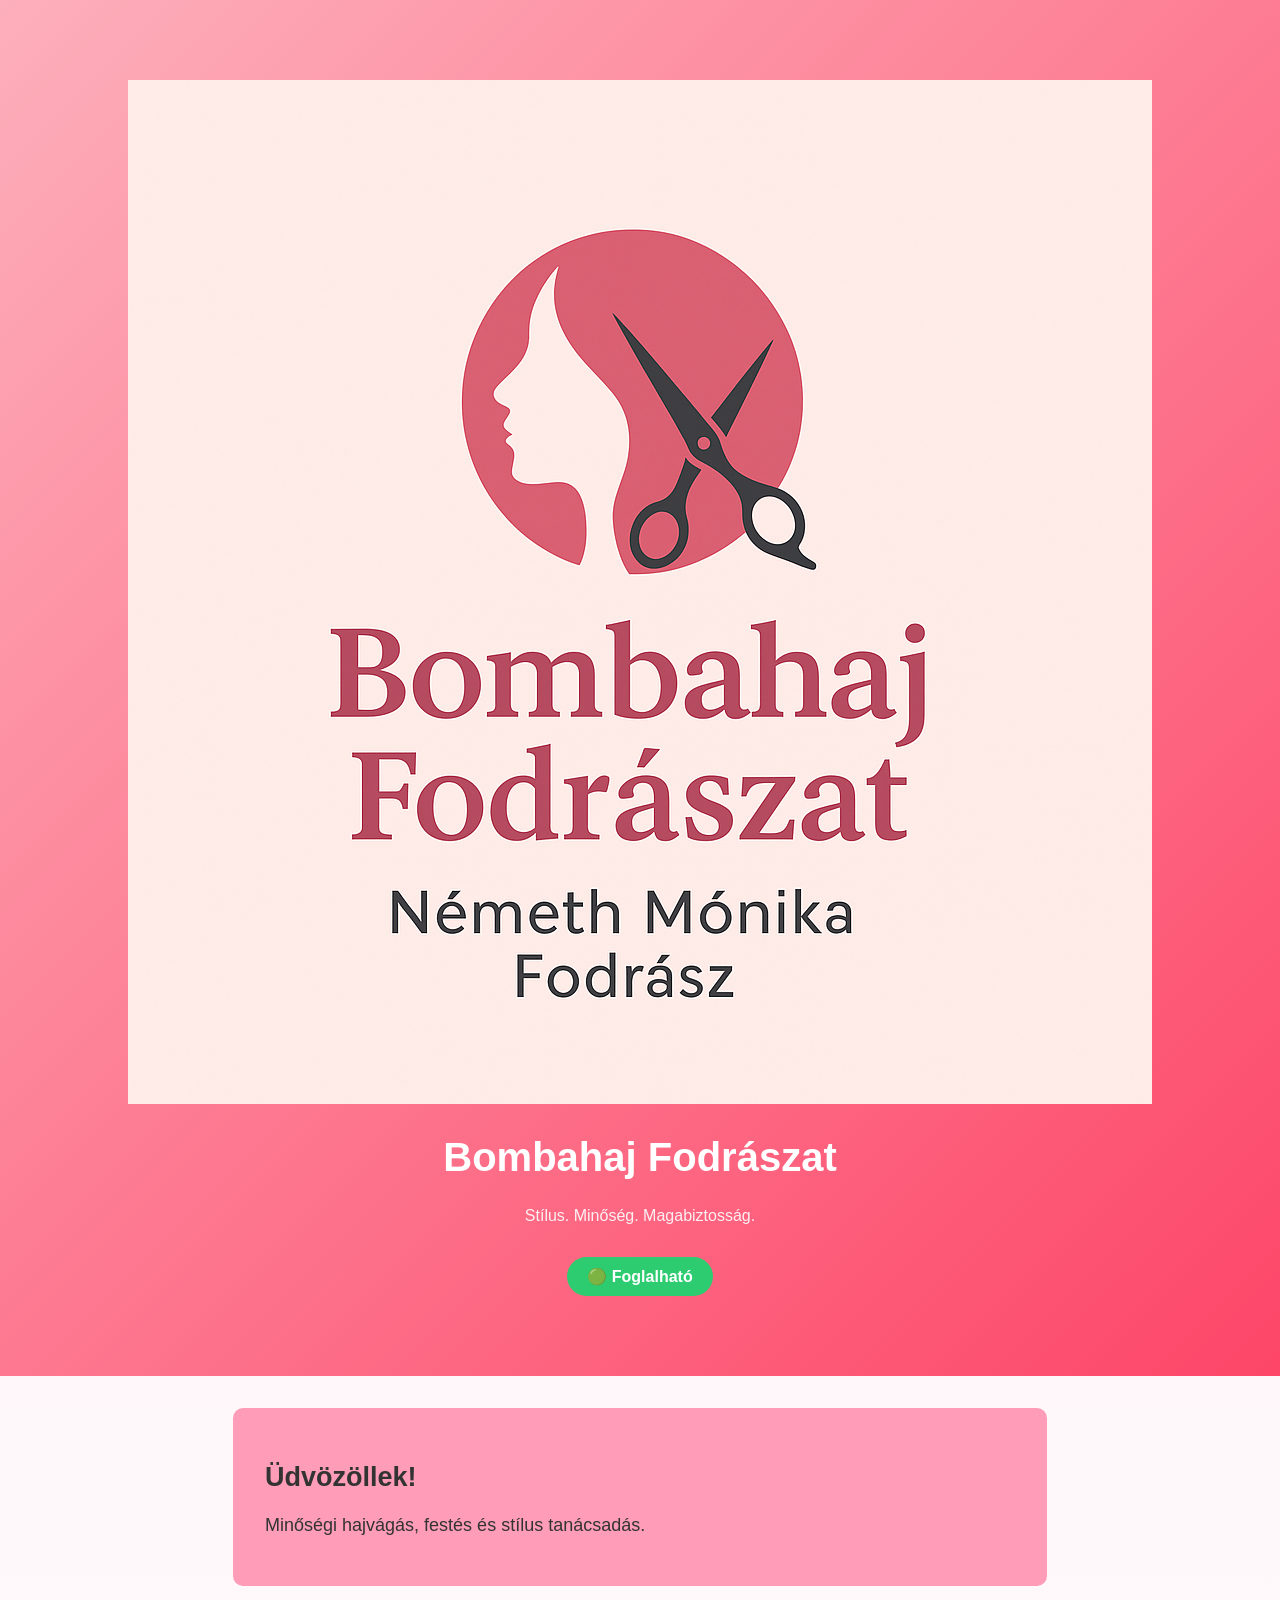
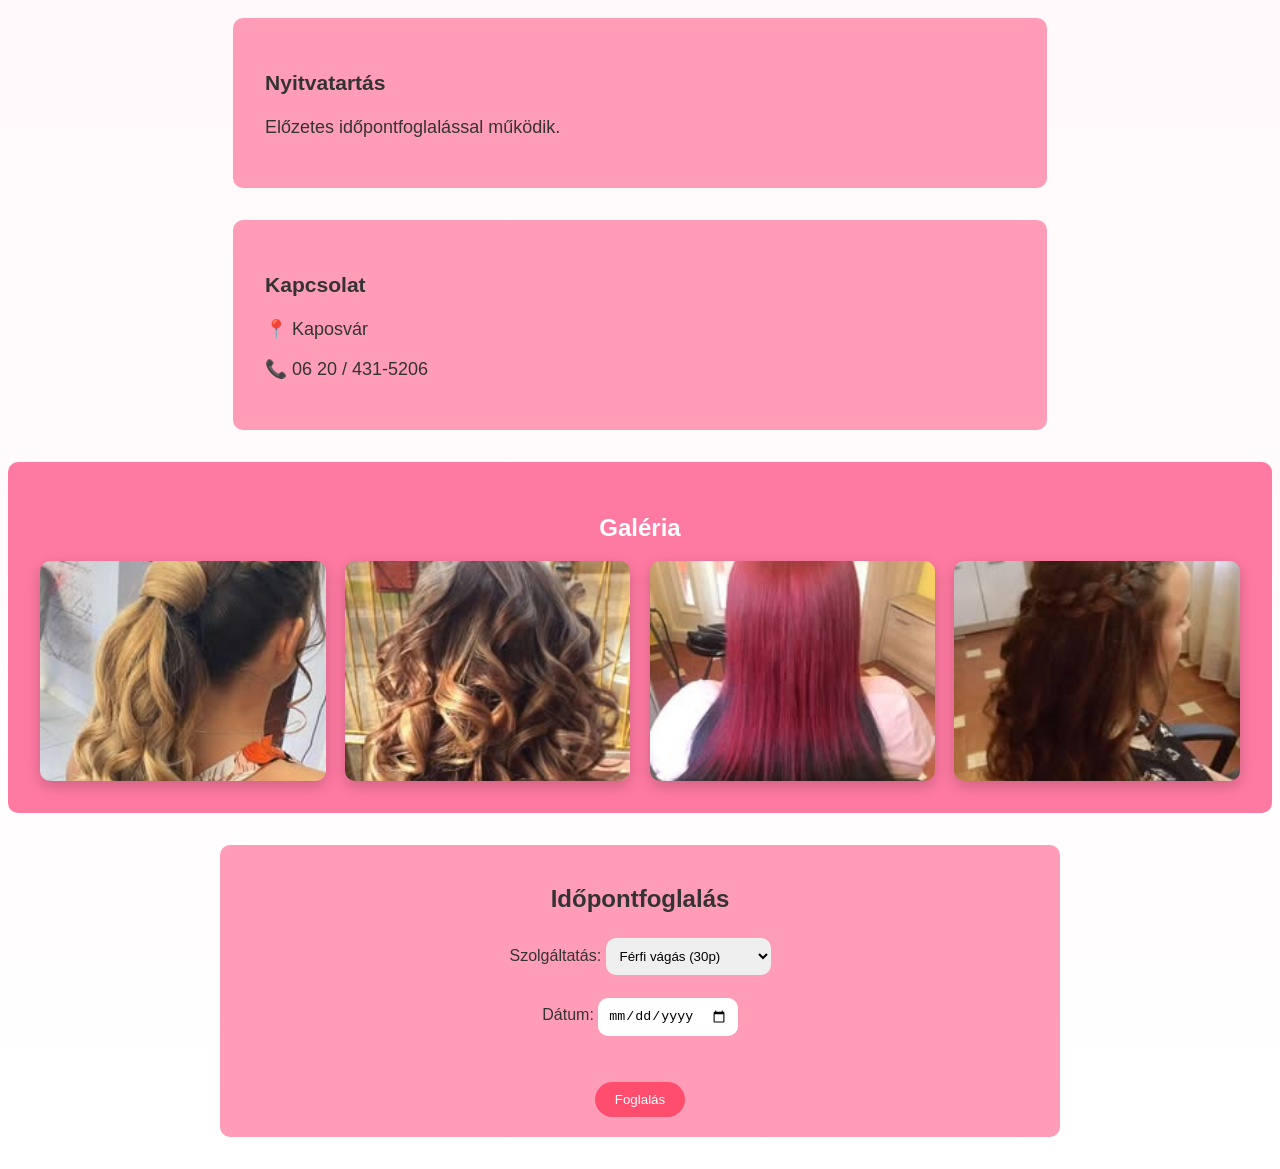
==== index.html @ f0966efb "Update index.html" ====
<!DOCTYPE html>
<html lang="hu">
<head>
  <meta charset="UTF-8">
  <meta name="viewport" content="width=device-width, initial-scale=1">
  <title>Bombahaj Fodrászat</title>
  <link rel="stylesheet" href="style.css">
</head>

<body>

<header class="hero">
  <img src="Fodrász.png" class="logo" alt="logo">
  <h1>Bombahaj Fodrászat</h1>
  <p>Stílus. Minőség. Magabiztosság.</p>
  <div class="status green">🟢 Foglalható</div>
</header>

<section class="contact">
  <h2>Üdvözöllek!</h2>
  <p>Minőségi hajvágás, festés és stílus tanácsadás.</p>
</section>

<section class="hours">
  <h3>Nyitvatartás</h3>
  <p>Előzetes időpontfoglalással működik.</p>
</section>

<section class="contact">
  <h3>Kapcsolat</h3>
  <p>📍 Kaposvár</p>
  <p>📞 06 20 / 431-5206</p>
</section>

<section class="gallery">
  <h2>Galéria</h2>
  <div class="gallery-grid">
    <img src="1.jpg">
    <img src="2.jpg">
    <img src="3.jpg">
    <img src="4.jpg">
  </div>
</section>

<!-- ================= FOGLALÁS ================= -->
<section class="pop">
  <h2>Időpontfoglalás</h2>

  <label>Szolgáltatás:</label>
  <select id="service">
    <option value="30">Férfi vágás (30p)</option>
    <option value="60">Női vágás (60p)</option>
    <option value="90">Mosás + vágás (90p)</option>
    <option value="120">Melír (120p)</option>
    <option value="180">Festés (180p)</option>
  </select>

  <br><br>

  <label>Dátum:</label>
  <input type="date" id="date">

  <br><br>

  <div id="times"></div>

  <br>
  <button onclick="book()">Foglalás</button>
</section>

<!-- ================= STABIL JS ================= -->
<script>
document.addEventListener("DOMContentLoaded", () => {

  const dateInput = document.getElementById("date");
  const serviceSelect = document.getElementById("service");
  const timesDiv = document.getElementById("times");

  if (!dateInput || !serviceSelect || !timesDiv) return;

  const baseStart = 10;
  const baseEnd = 20;

  let selected = null;

  function generate() {

    const date = dateInput.value;
    if (!date) return;

    timesDiv.innerHTML = "";

    const duration = parseInt(serviceSelect.value);

    for (let h = baseStart; h < baseEnd; h++) {
      for (let m = 0; m < 60; m += 15) {

        let start = h * 60 + m;
        let end = start + duration;

        if (end > baseEnd * 60) continue;

        let label = `${String(h).padStart(2,'0')}:${String(m).padStart(2,'0')}`;

        let btn = document.createElement("button");
        btn.textContent = label;

        btn.onclick = () => {
          selected = { date, start, end, label };
          alert("Kiválasztva: " + label);
        };

        timesDiv.appendChild(btn);
      }
    }
  }

  dateInput.addEventListener("change", generate);
  serviceSelect.addEventListener("change", generate);

  window.getSelected = () => selected;

  window.book = function () {

    const sel = window.getSelected();

    if (!sel) {
      alert("Válassz időpontot!");
      return;
    }

    alert("Foglalás mentve (teszt verzió)");

    selected = null;
    timesDiv.innerHTML = "";
  };

});
</script>

</body>
</html>
---- style.css ----
/* =========================
   ALAP
========================= */
body {
  font-family: Arial, sans-serif;
  margin: 0;
  padding: 0;
  background: linear-gradient(to bottom, #fff0f5, #ffffff);
  color: #333;
}

/* =========================
   HERO
========================= */
.hero {
  background: linear-gradient(135deg, #fdafbb, #fd4668);
  color: #fff;
  text-align: center;
  padding: 5rem 1rem;
}

.hero h1 {
  font-size: 2.5rem;
}

.hero p {
  opacity: 0.9;
}

/* =========================
   STATUS
========================= */
.status {
  display: inline-block;
  padding: 10px 20px;
  border-radius: 30px;
  font-weight: bold;
  margin-top: 1rem;
}

.status.green {
  background: #2ecc71;
  color: #fff;
}

.status.red {
  background: #ff4d5e;
  color: #fff;
}

/* =========================
   SZEKCIÓK
========================= */
section {
  padding: 1rem;
}

.contact,
.hours {
  background: #ff9db8;
  padding: 2rem;
  border-radius: 10px;
  max-width: 750px;
  margin: 2rem auto;
  font-size: 18px;
}

/* =========================
   GALÉRIA
========================= */
.gallery {
  text-align: center;
  margin: 2rem auto;
  padding: 2rem;
  background: #ff7aa2;
  border-radius: 10px;
  max-width: 1200px;
  color: white;
}

.gallery-grid {
  display: grid;
  grid-template-columns: repeat(auto-fit, minmax(220px, 1fr));
  gap: 1.2rem;
}

.gallery-grid img {
  width: 100%;
  height: 220px;
  border-radius: 10px;
  box-shadow: 0 5px 15px rgba(0,0,0,0.2);
  cursor: pointer;
  transition: transform 0.3s ease;
  object-fit: cover;
}

.gallery-grid img:hover {
  transform: scale(1.05);
}

/* =========================
   FOGLALÁS BLOKK
========================= */
.pop {
  background: #ff9db8;
  max-width: 800px;
  margin: 2rem auto;
  padding: 20px;
  border-radius: 10px;
  text-align: center;
}

/* =========================
   IDŐPONTOK (PRO)
========================= */
#times {
  display: flex;
  flex-wrap: wrap;
  gap: 10px;
  justify-content: center;
  margin-top: 10px;
}

/* normál */
#times button {
  min-width: 85px;
  padding: 10px;
  border-radius: 10px;
  border: none;
  background: #ff4d6d;
  color: white;
  cursor: pointer;
  transition: 0.2s;
}

/* hover */
#times button:hover {
  background: #e63958;
}

/* kiválasztott */
#times button.active {
  background: #6a1b9a;
}

/* foglalt */
#times button:disabled {
  background: #999;
  cursor: not-allowed;
  opacity: 0.5;
}

/* =========================
   INPUTOK
========================= */
select,
input {
  padding: 10px;
  border-radius: 10px;
  border: none;
  margin-top: 5px;
}

/* =========================
   GOMBOK
========================= */
button {
  background: #ff4d6d;
  color: white;
  border: none;
  padding: 10px 20px;
  border-radius: 30px;
  cursor: pointer;
}

button:hover {
  background: #e63958;
}

/* =========================
   FOOTER
========================= */
footer {
  background: #ff7b93;
  color: white;
  text-align: center;
  padding: 2rem;
  margin-top: 2rem;
}

/* =========================
   MOBIL
========================= */
@media (max-width: 600px) {

  .gallery-grid {
    grid-template-columns: repeat(2, 1fr);
  }

  .hero h1 {
    font-size: 2rem;
  }

  #times button {
    min-width: 70px;
    font-size: 14px;
  }
}
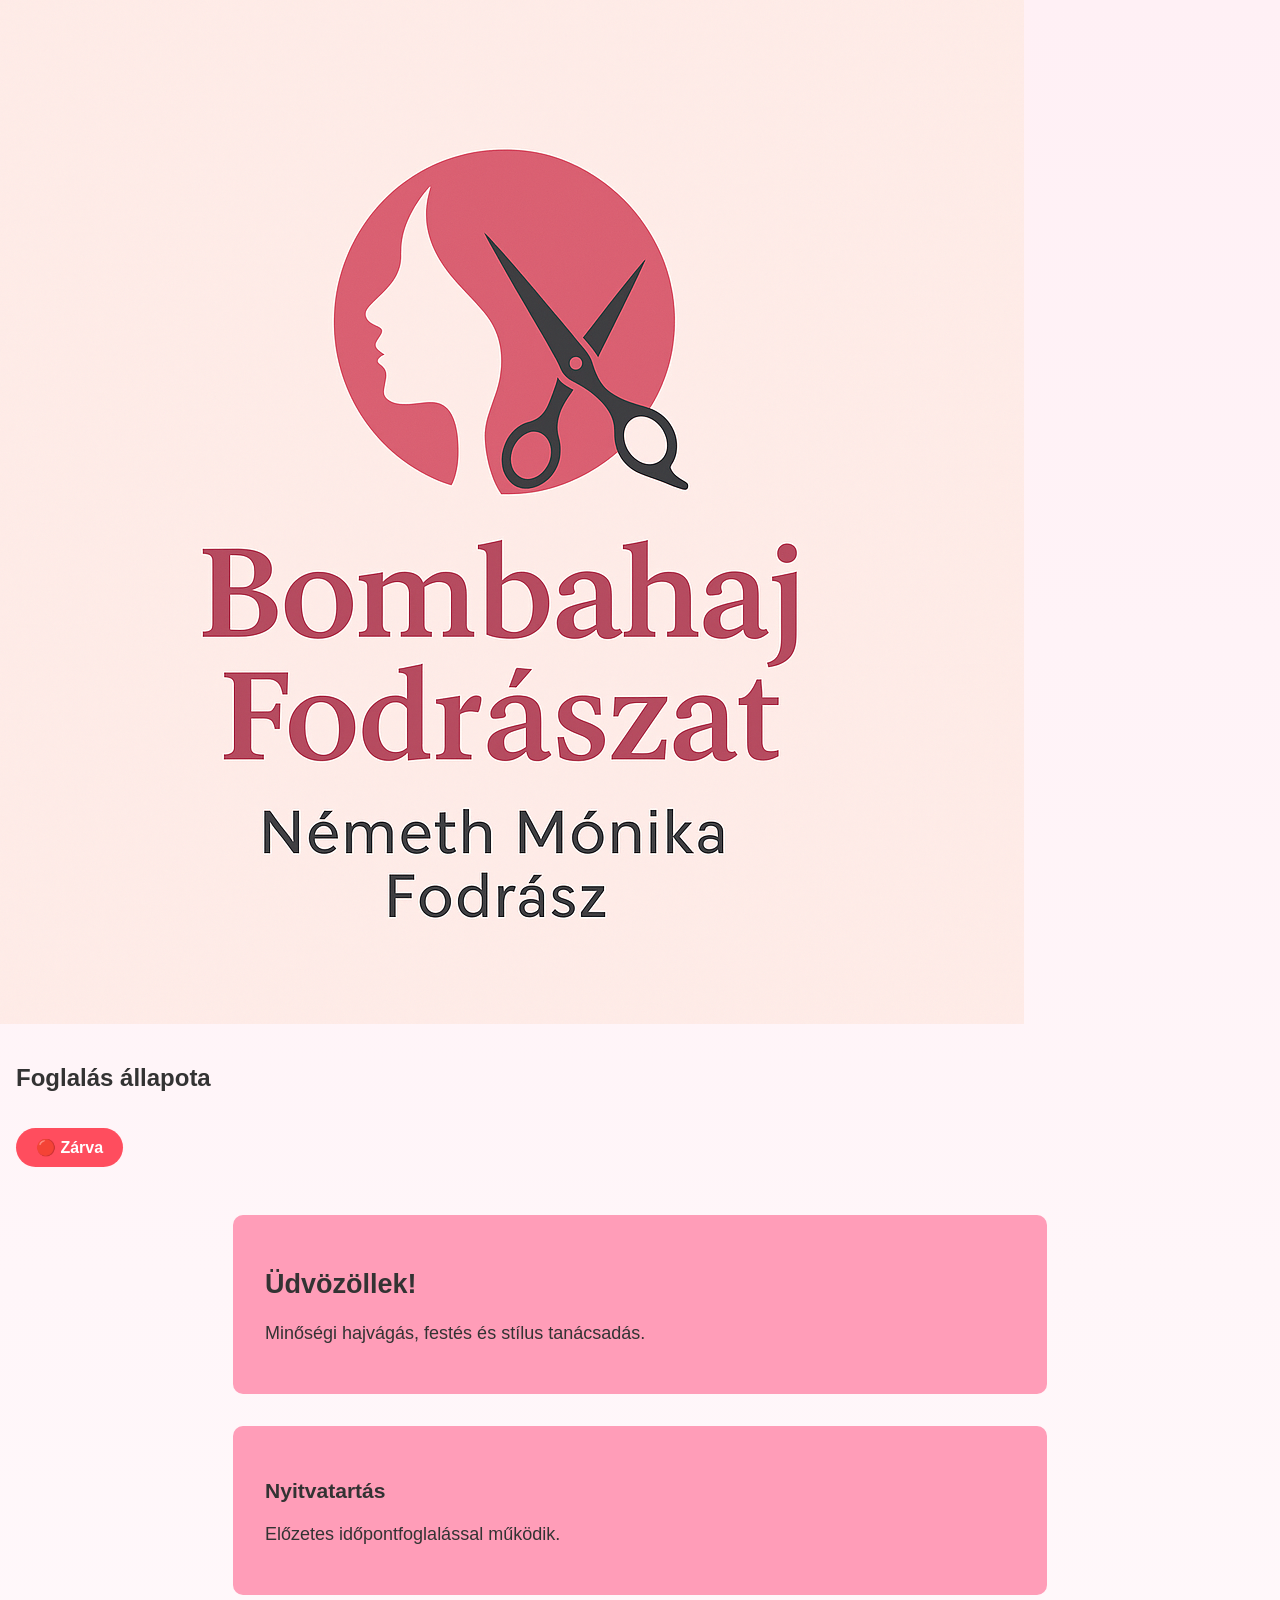
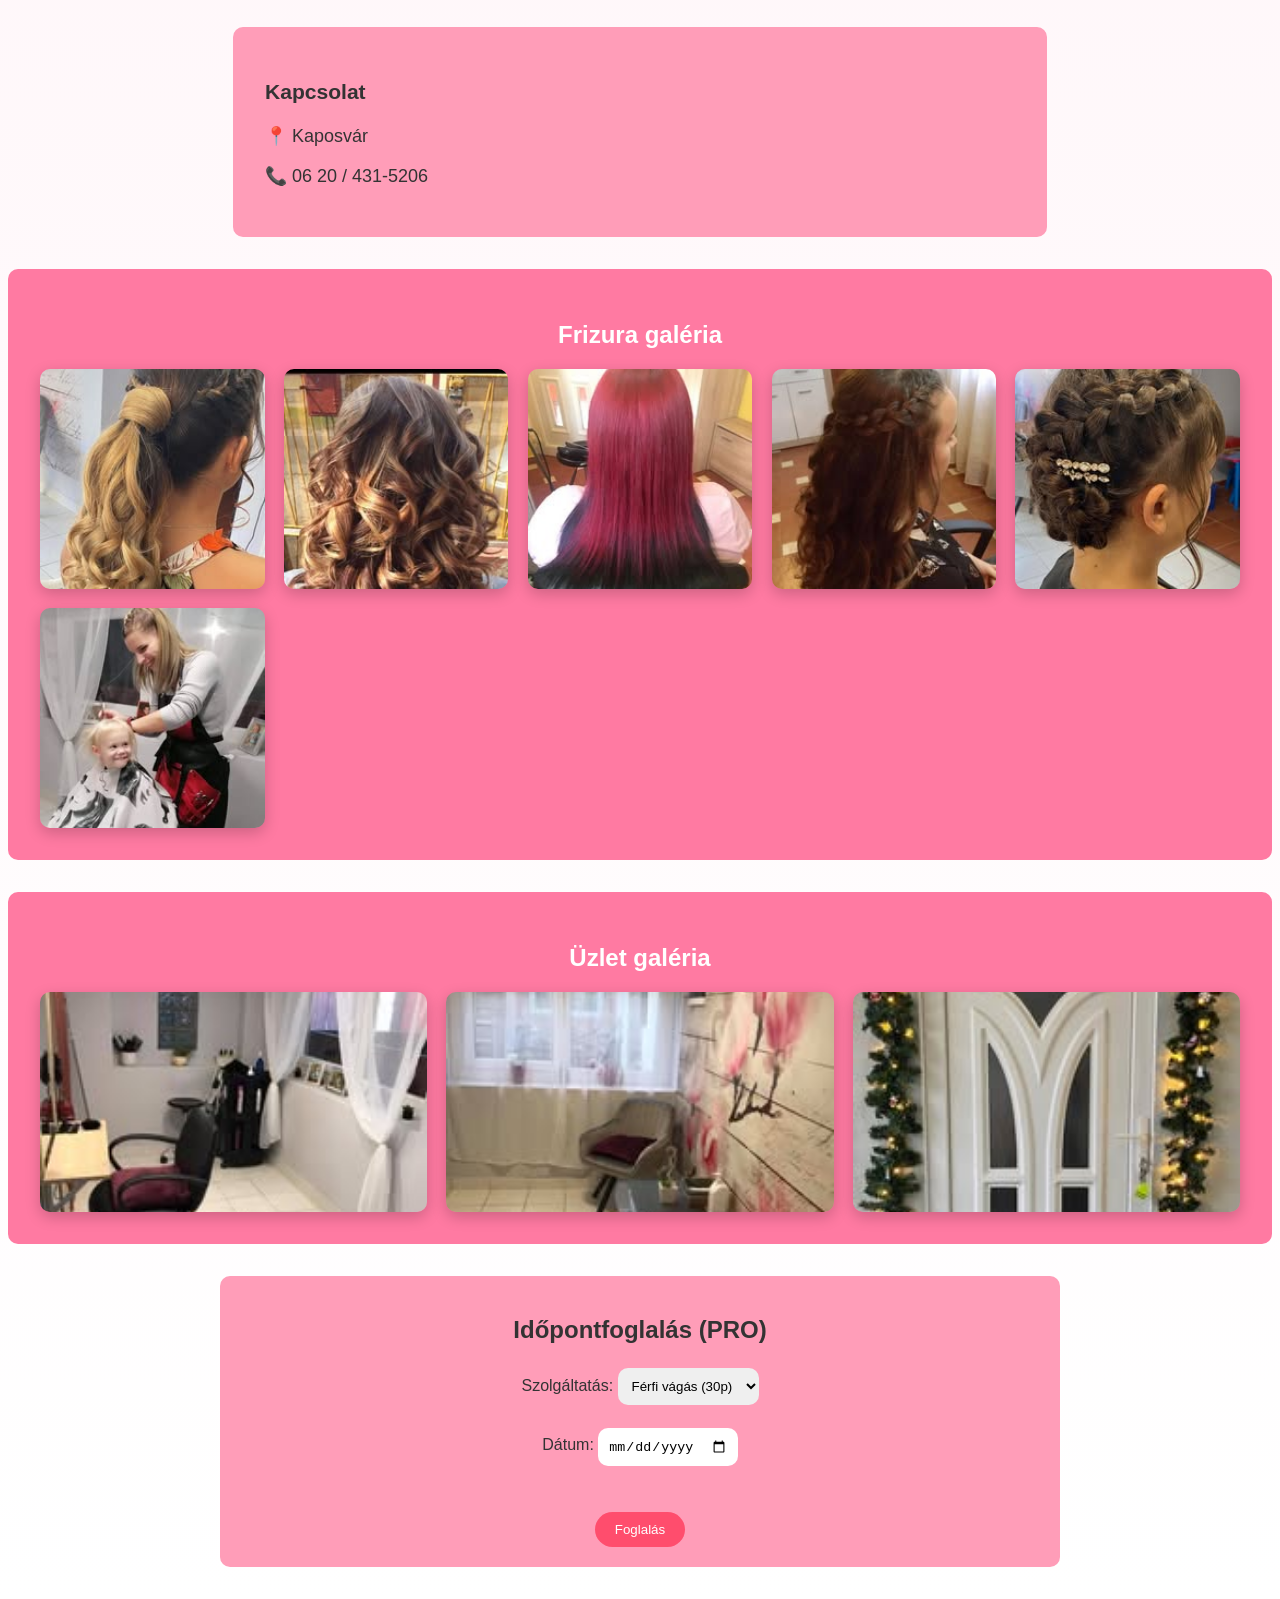
==== commit ebe93d10: "Update index.html" ====
--- a/index.html
+++ b/index.html
@@ -3,17 +3,22 @@
 <head>
   <meta charset="UTF-8">
   <meta name="viewport" content="width=device-width, initial-scale=1">
+  <meta name="description" content="Bombahaj Fodrászat – Kaposvár">
+  <link href="https://unpkg.com/aos@2.3.4/dist/aos.css" rel="stylesheet" />
+  <link rel="icon" type="image/png" href="Bombahaj Fodrászat Logó.png">
+  <link rel="stylesheet" href="style.css">
   <title>Bombahaj Fodrászat</title>
-  <link rel="stylesheet" href="style.css">
 </head>
 
 <body>
 
-<header class="hero">
-  <img src="Fodrász.png" class="logo" alt="logo">
-  <h1>Bombahaj Fodrászat</h1>
-  <p>Stílus. Minőség. Magabiztosság.</p>
-  <div class="status green">🟢 Foglalható</div>
+<header>
+  <img src="Fodrász.png" alt="logó">
+
+  <section class="status-box">
+    <h2>Foglalás állapota</h2>
+    <div id="status" class="status red">🔴 Zárva</div>
+  </section>
 </header>
 
 <section class="contact">
@@ -32,27 +37,37 @@
   <p>📞 06 20 / 431-5206</p>
 </section>
 
+<!-- ================= GALÉRIA ================= -->
 <section class="gallery">
-  <h2>Galéria</h2>
+  <h2>Frizura galéria</h2>
   <div class="gallery-grid">
     <img src="1.jpg">
     <img src="2.jpg">
     <img src="3.jpg">
     <img src="4.jpg">
+    <img src="5.jpg">
+    <img src="6.jpg">
   </div>
 </section>
 
-<!-- ================= FOGLALÁS ================= -->
+<section class="gallery">
+  <h2>Üzlet galéria</h2>
+  <div class="gallery-grid">
+    <img src="10.jpg">
+    <img src="11.jpg">
+    <img src="12.jpg">
+  </div>
+</section>
+
+<!-- ================= PRO FOGLALÁS ================= -->
 <section class="pop">
-  <h2>Időpontfoglalás</h2>
+  <h2>Időpontfoglalás (PRO)</h2>
 
   <label>Szolgáltatás:</label>
   <select id="service">
     <option value="30">Férfi vágás (30p)</option>
     <option value="60">Női vágás (60p)</option>
-    <option value="90">Mosás + vágás (90p)</option>
-    <option value="120">Melír (120p)</option>
-    <option value="180">Festés (180p)</option>
+    <option value="90">Mosás + vágás</option>
   </select>
 
   <br><br>
@@ -68,15 +83,13 @@
   <button onclick="book()">Foglalás</button>
 </section>
 
-<!-- ================= STABIL JS ================= -->
+<!-- ================= JS ================= -->
 <script>
 document.addEventListener("DOMContentLoaded", () => {
 
   const dateInput = document.getElementById("date");
   const serviceSelect = document.getElementById("service");
   const timesDiv = document.getElementById("times");
-
-  if (!dateInput || !serviceSelect || !timesDiv) return;
 
   const baseStart = 10;
   const baseEnd = 20;
@@ -121,22 +134,20 @@
   window.getSelected = () => selected;
 
   window.book = function () {
-
-    const sel = window.getSelected();
-
-    if (!sel) {
+    if (!selected) {
       alert("Válassz időpontot!");
       return;
     }
 
-    alert("Foglalás mentve (teszt verzió)");
-
-    selected = null;
-    timesDiv.innerHTML = "";
+    alert("Foglalás mentve (demo)");
   };
 
 });
 </script>
 
+<!-- AOS -->
+<script src="https://unpkg.com/aos@2.3.4/dist/aos.js"></script>
+<script>AOS.init();</script>
+
 </body>
 </html>
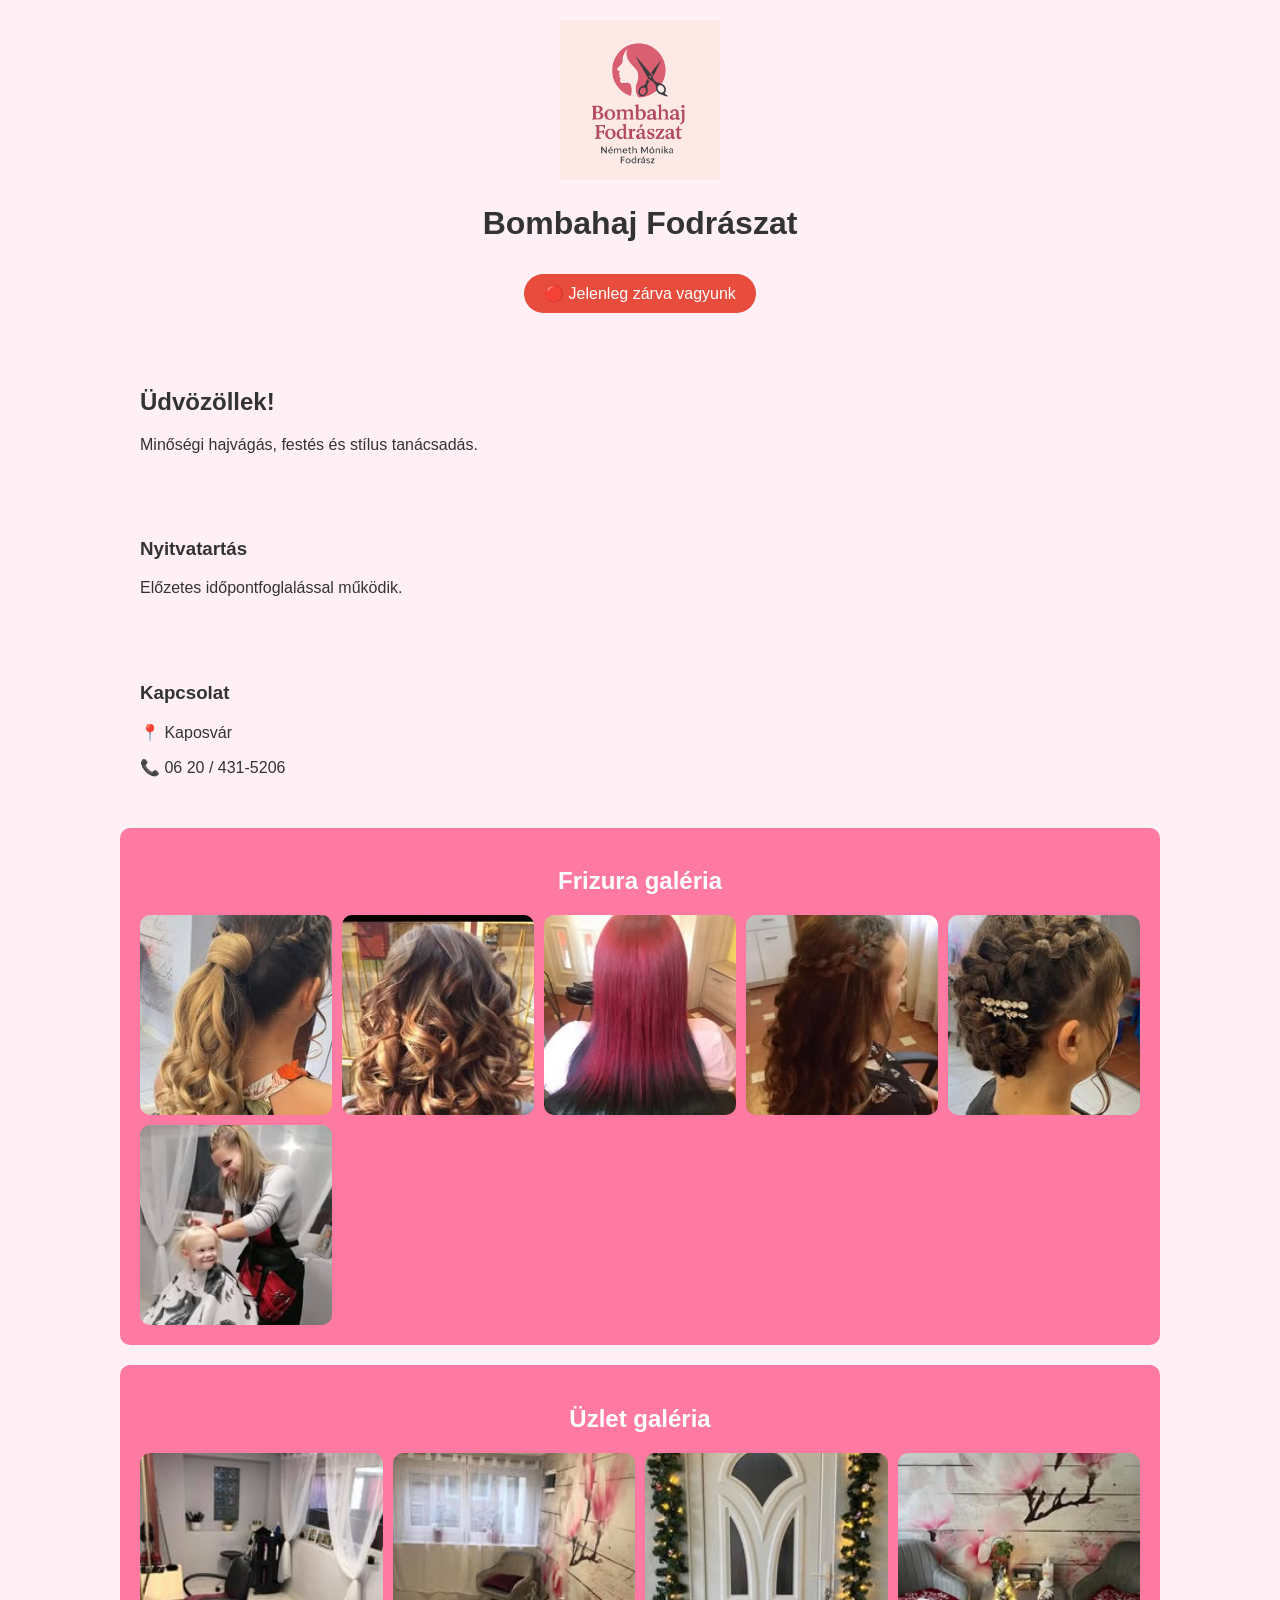
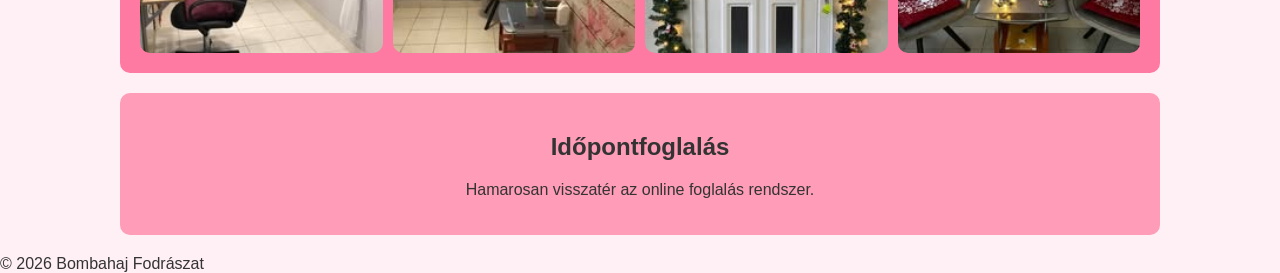
==== commit 98446a1a: "Update index.html" ====
--- a/index.html
+++ b/index.html
@@ -3,22 +3,19 @@
 <head>
   <meta charset="UTF-8">
   <meta name="viewport" content="width=device-width, initial-scale=1">
-  <meta name="description" content="Bombahaj Fodrászat – Kaposvár">
-  <link href="https://unpkg.com/aos@2.3.4/dist/aos.css" rel="stylesheet" />
-  <link rel="icon" type="image/png" href="Bombahaj Fodrászat Logó.png">
+  <title>Bombahaj Fodrászat</title>
   <link rel="stylesheet" href="style.css">
-  <title>Bombahaj Fodrászat</title>
 </head>
 
 <body>
 
 <header>
   <img src="Fodrász.png" alt="logó">
+  <h1>Bombahaj Fodrászat</h1>
 
-  <section class="status-box">
-    <h2>Foglalás állapota</h2>
-    <div id="status" class="status red">🔴 Zárva</div>
-  </section>
+  <div class="status red">
+    🔴 Jelenleg zárva vagyunk
+  </div>
 </header>
 
 <section class="contact">
@@ -37,7 +34,6 @@
   <p>📞 06 20 / 431-5206</p>
 </section>
 
-<!-- ================= GALÉRIA ================= -->
 <section class="gallery">
   <h2>Frizura galéria</h2>
   <div class="gallery-grid">
@@ -56,98 +52,18 @@
     <img src="10.jpg">
     <img src="11.jpg">
     <img src="12.jpg">
+    <img src="13.jpg">
   </div>
 </section>
 
-<!-- ================= PRO FOGLALÁS ================= -->
 <section class="pop">
-  <h2>Időpontfoglalás (PRO)</h2>
-
-  <label>Szolgáltatás:</label>
-  <select id="service">
-    <option value="30">Férfi vágás (30p)</option>
-    <option value="60">Női vágás (60p)</option>
-    <option value="90">Mosás + vágás</option>
-  </select>
-
-  <br><br>
-
-  <label>Dátum:</label>
-  <input type="date" id="date">
-
-  <br><br>
-
-  <div id="times"></div>
-
-  <br>
-  <button onclick="book()">Foglalás</button>
+  <h2>Időpontfoglalás</h2>
+  <p>Hamarosan visszatér az online foglalás rendszer.</p>
 </section>
 
-<!-- ================= JS ================= -->
-<script>
-document.addEventListener("DOMContentLoaded", () => {
-
-  const dateInput = document.getElementById("date");
-  const serviceSelect = document.getElementById("service");
-  const timesDiv = document.getElementById("times");
-
-  const baseStart = 10;
-  const baseEnd = 20;
-
-  let selected = null;
-
-  function generate() {
-
-    const date = dateInput.value;
-    if (!date) return;
-
-    timesDiv.innerHTML = "";
-
-    const duration = parseInt(serviceSelect.value);
-
-    for (let h = baseStart; h < baseEnd; h++) {
-      for (let m = 0; m < 60; m += 15) {
-
-        let start = h * 60 + m;
-        let end = start + duration;
-
-        if (end > baseEnd * 60) continue;
-
-        let label = `${String(h).padStart(2,'0')}:${String(m).padStart(2,'0')}`;
-
-        let btn = document.createElement("button");
-        btn.textContent = label;
-
-        btn.onclick = () => {
-          selected = { date, start, end, label };
-          alert("Kiválasztva: " + label);
-        };
-
-        timesDiv.appendChild(btn);
-      }
-    }
-  }
-
-  dateInput.addEventListener("change", generate);
-  serviceSelect.addEventListener("change", generate);
-
-  window.getSelected = () => selected;
-
-  window.book = function () {
-    if (!selected) {
-      alert("Válassz időpontot!");
-      return;
-    }
-
-    alert("Foglalás mentve (demo)");
-  };
-
-});
-</script>
-
-<!-- AOS -->
-<script src="https://unpkg.com/aos@2.3.4/dist/aos.js"></script>
-<script>AOS.init();</script>
+<footer>
+  © 2026 Bombahaj Fodrászat
+</footer>
 
 </body>
 </html>
--- a/style.css
+++ b/style.css
@@ -1,209 +1,112 @@
-
-/* =========================
-   ALAP
-========================= */
 body {
   font-family: Arial, sans-serif;
   margin: 0;
   padding: 0;
-  background: linear-gradient(to bottom, #fff0f5, #ffffff);
+  background: #fff0f5;
   color: #333;
 }
 
-/* =========================
-   HERO
-========================= */
-.hero {
-  background: linear-gradient(135deg, #fdafbb, #fd4668);
-  color: #fff;
+/* HEADER */
+header {
   text-align: center;
-  padding: 5rem 1rem;
+  padding: 20px;
 }
 
-.hero h1 {
-  font-size: 2.5rem;
+header img {
+  max-width: 160px;
 }
 
-.hero p {
-  opacity: 0.9;
-}
-
-/* =========================
-   STATUS
-========================= */
+/* STATUS */
 .status {
   display: inline-block;
   padding: 10px 20px;
   border-radius: 30px;
-  font-weight: bold;
-  margin-top: 1rem;
+  margin-top: 10px;
 }
 
-.status.green {
-  background: #2ecc71;
-  color: #fff;
+.status.green { background: #2ecc71; color: white; }
+.status.red { background: #e74c3c; color: white; }
+
+/* SECTIONS */
+section {
+  max-width: 1000px;
+  margin: 20px auto;
+  padding: 15px;
 }
 
-.status.red {
-  background: #ff4d5e;
-  color: #fff;
-}
-
-/* =========================
-   SZEKCIÓK
-========================= */
-section {
-  padding: 1rem;
-}
-
-.contact,
-.hours {
-  background: #ff9db8;
-  padding: 2rem;
-  border-radius: 10px;
-  max-width: 750px;
-  margin: 2rem auto;
-  font-size: 18px;
-}
-
-/* =========================
-   GALÉRIA
-========================= */
+/* GALÉRIA */
 .gallery {
   text-align: center;
-  margin: 2rem auto;
-  padding: 2rem;
   background: #ff7aa2;
   border-radius: 10px;
-  max-width: 1200px;
+  padding: 20px;
   color: white;
 }
 
 .gallery-grid {
   display: grid;
-  grid-template-columns: repeat(auto-fit, minmax(220px, 1fr));
-  gap: 1.2rem;
+  grid-template-columns: repeat(auto-fit, minmax(180px, 1fr));
+  gap: 10px;
 }
 
 .gallery-grid img {
   width: 100%;
-  height: 220px;
+  height: 200px;
+  object-fit: cover;
   border-radius: 10px;
-  box-shadow: 0 5px 15px rgba(0,0,0,0.2);
-  cursor: pointer;
-  transition: transform 0.3s ease;
-  object-fit: cover;
 }
 
-.gallery-grid img:hover {
-  transform: scale(1.05);
-}
-
-/* =========================
-   FOGLALÁS BLOKK
-========================= */
+/* FOGLALÁS */
 .pop {
   background: #ff9db8;
-  max-width: 800px;
-  margin: 2rem auto;
   padding: 20px;
   border-radius: 10px;
   text-align: center;
 }
 
-/* =========================
-   IDŐPONTOK (PRO)
-========================= */
+/* IDŐ GOMBOK */
 #times {
   display: flex;
   flex-wrap: wrap;
-  gap: 10px;
   justify-content: center;
-  margin-top: 10px;
+  gap: 8px;
 }
 
-/* normál */
 #times button {
-  min-width: 85px;
   padding: 10px;
   border-radius: 10px;
   border: none;
   background: #ff4d6d;
   color: white;
-  cursor: pointer;
-  transition: 0.2s;
+  min-width: 70px;
 }
 
-/* hover */
-#times button:hover {
-  background: #e63958;
-}
-
-/* kiválasztott */
-#times button.active {
-  background: #6a1b9a;
-}
-
-/* foglalt */
-#times button:disabled {
-  background: #999;
-  cursor: not-allowed;
-  opacity: 0.5;
-}
-
-/* =========================
-   INPUTOK
-========================= */
-select,
-input {
-  padding: 10px;
-  border-radius: 10px;
-  border: none;
-  margin-top: 5px;
-}
-
-/* =========================
-   GOMBOK
-========================= */
+/* GOMB */
 button {
   background: #ff4d6d;
   color: white;
   border: none;
   padding: 10px 20px;
   border-radius: 30px;
-  cursor: pointer;
 }
 
-button:hover {
-  background: #e63958;
-}
+/* MOBIL FIX */
+@media (max-width: 600px) {
 
-/* =========================
-   FOOTER
-========================= */
-footer {
-  background: #ff7b93;
-  color: white;
-  text-align: center;
-  padding: 2rem;
-  margin-top: 2rem;
-}
+  section {
+    margin: 10px;
+  }
 
-/* =========================
-   MOBIL
-========================= */
-@media (max-width: 600px) {
+  header img {
+    max-width: 120px;
+  }
 
   .gallery-grid {
     grid-template-columns: repeat(2, 1fr);
   }
 
-  .hero h1 {
-    font-size: 2rem;
-  }
-
   #times button {
-    min-width: 70px;
-    font-size: 14px;
+    min-width: 60px;
+    font-size: 12px;
   }
 }
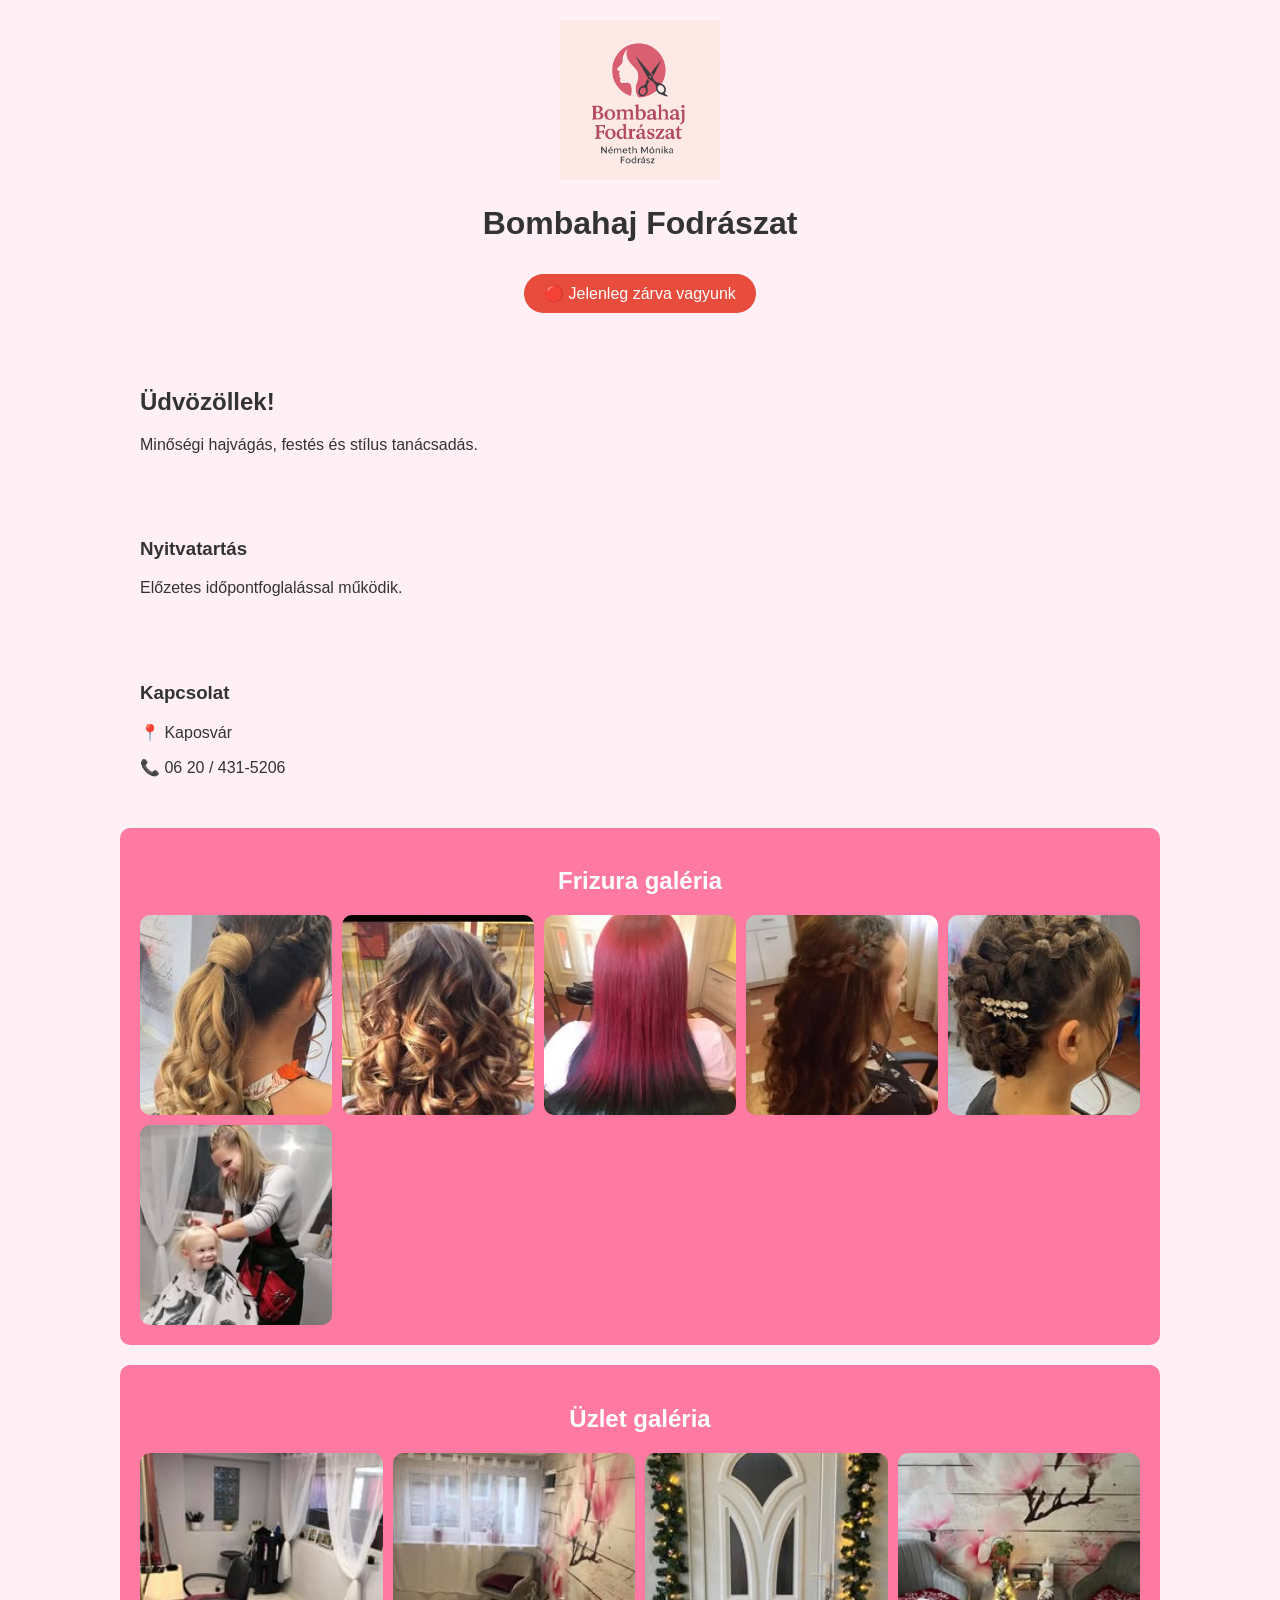
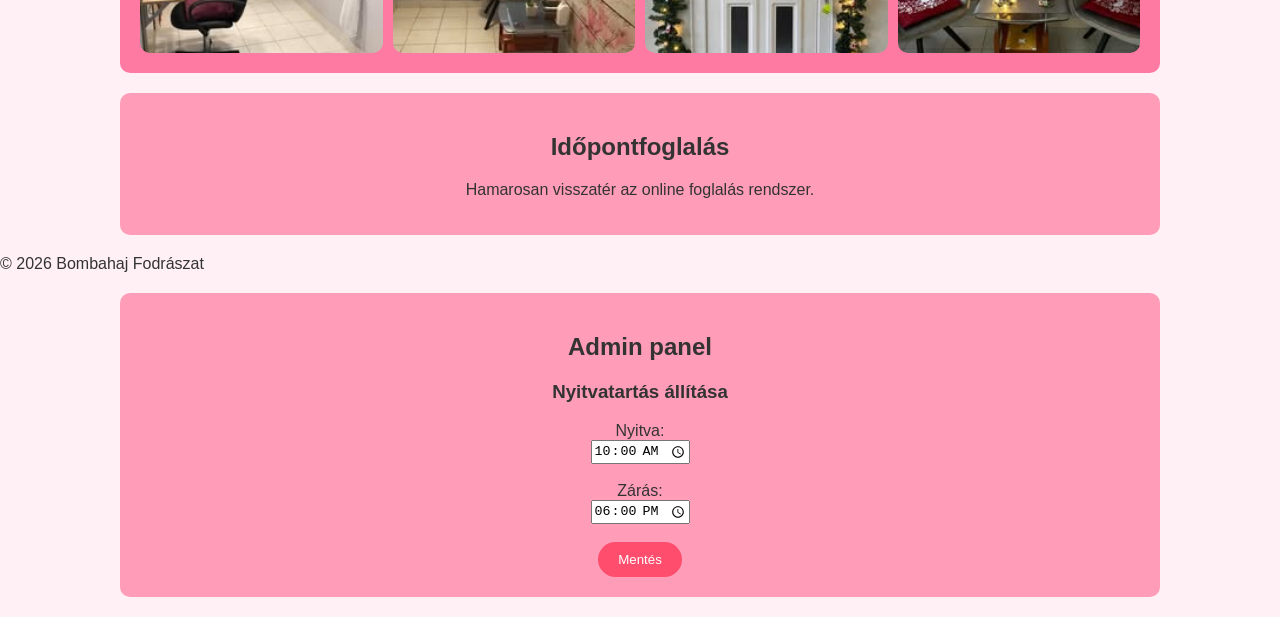
==== commit 915dc0a8: "Add admin panel for setting business hours Added an admin panel section for setting opening and clos" ====
--- a/index.html
+++ b/index.html
@@ -65,5 +65,37 @@
   © 2026 Bombahaj Fodrászat
 </footer>
 
+
+<section class="pop">
+  <h2>Admin panel</h2>
+
+  <h3>Nyitvatartás állítása</h3>
+
+  <label>Nyitva:</label><br>
+  <input type="time" id="openTime" value="10:00"><br><br>
+
+  <label>Zárás:</label><br>
+  <input type="time" id="closeTime" value="18:00"><br><br>
+
+  <button onclick="saveAdmin()">Mentés</button>
+</section>
+
+<script>
+function saveAdmin() {
+  const openTime = document.getElementById("openTime").value;
+  const closeTime = document.getElementById("closeTime").value;
+
+  const settings = {
+    openTime,
+    closeTime
+  };
+
+  localStorage.setItem("adminSettings", JSON.stringify(settings));
+
+  alert("Admin beállítás mentve!");
+}
+</script>
+
+  
 </body>
 </html>
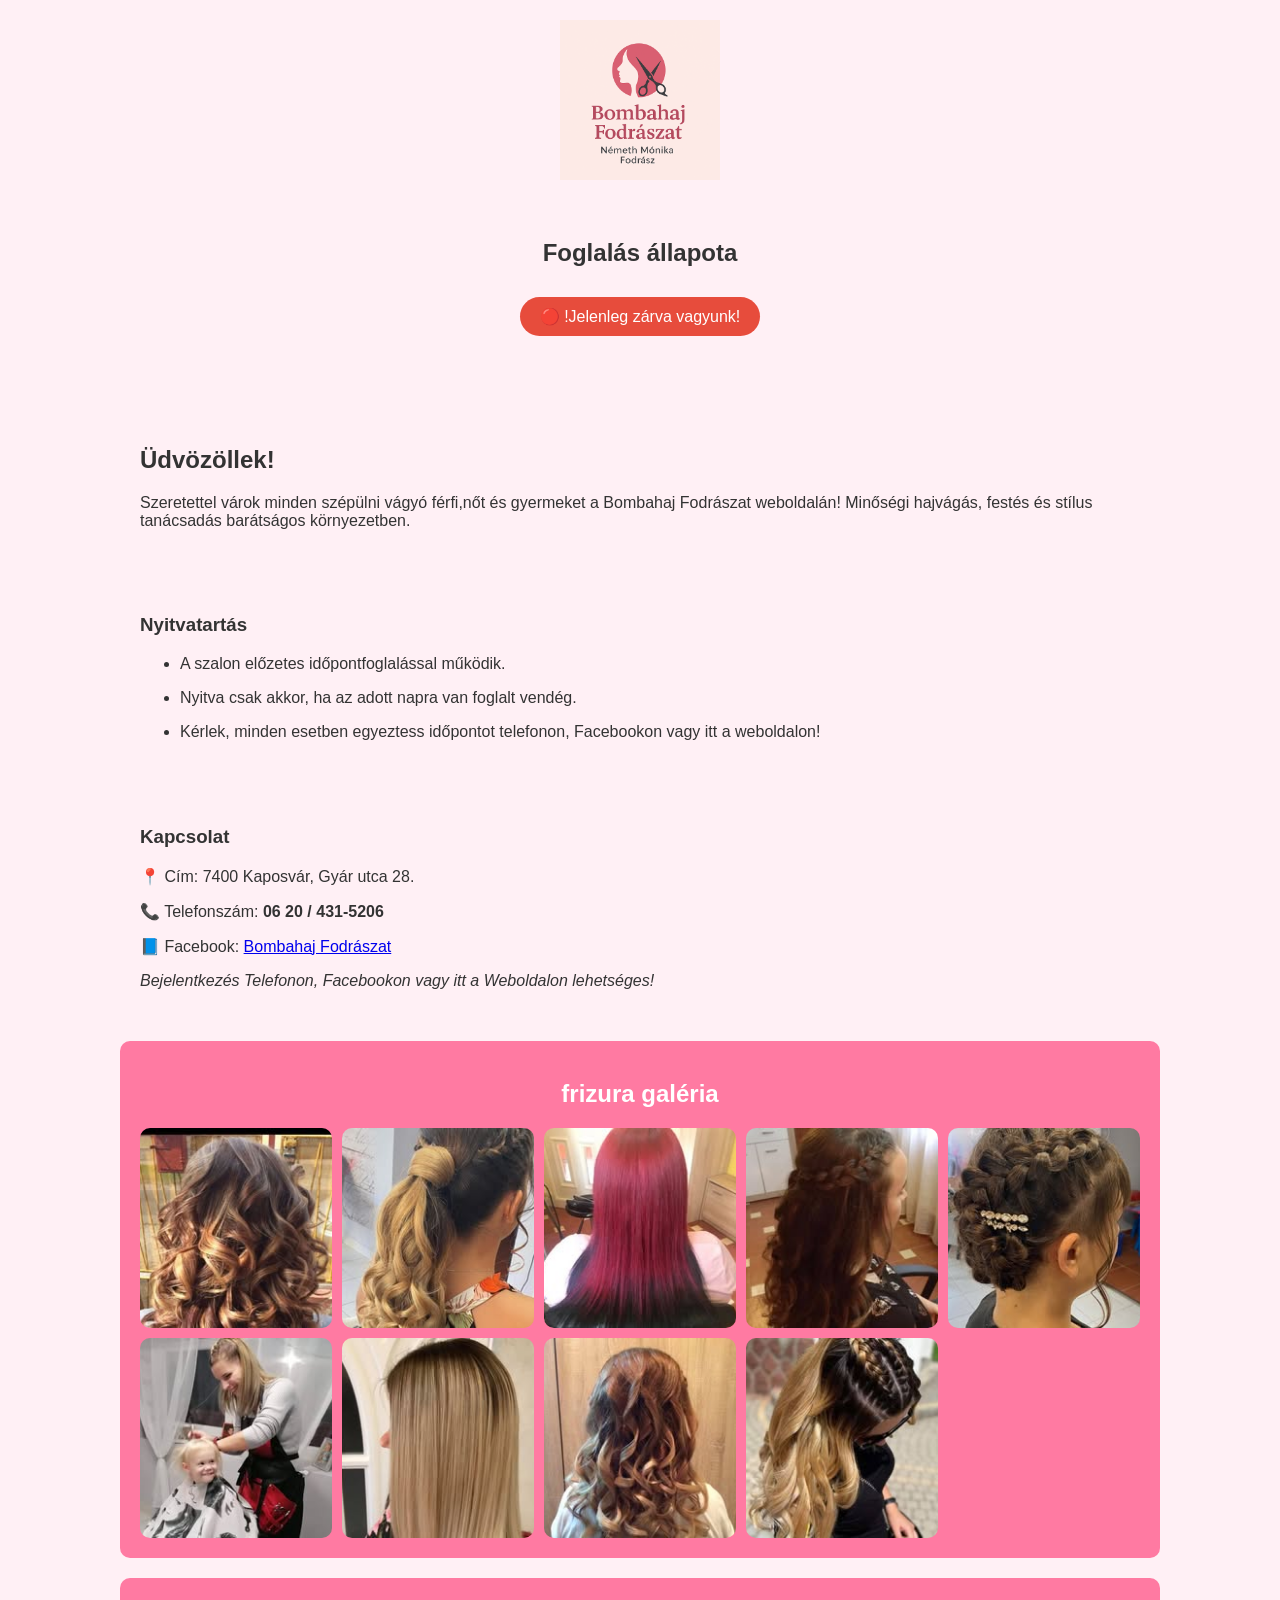
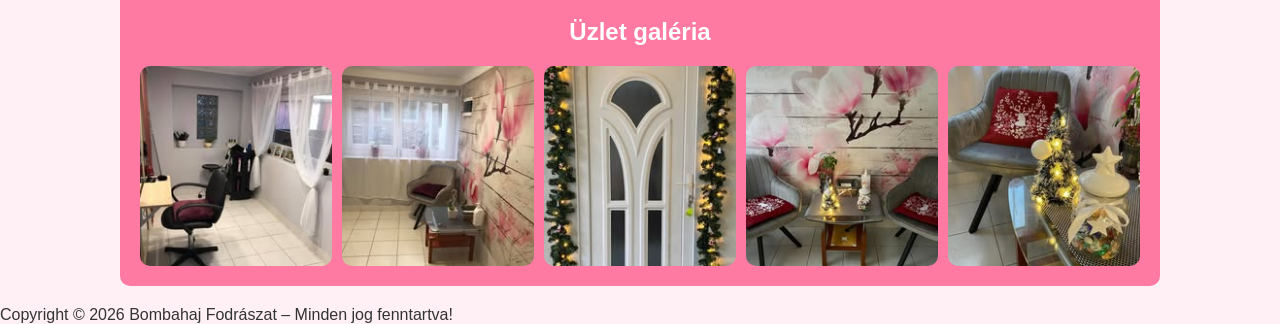
==== commit 0076ff1d: "Update index.html" ====
--- a/index.html
+++ b/index.html
@@ -3,99 +3,140 @@
 <head>
   <meta charset="UTF-8">
   <meta name="viewport" content="width=device-width, initial-scale=1">
+  <meta name="description" content="Bombahaj Fodrászat – Németh Mónika Kaposváron. Időpontfoglalás telefonon vagy Facebookon.">
+  <link href="https://unpkg.com/aos@2.3.4/dist/aos.css" rel="stylesheet" />
+  <link rel="icon" type="image/png" href="Bombahaj Fodrászat Logó.png">
+  <link rel="stylesheet" href="style.css">
   <title>Bombahaj Fodrászat</title>
-  <link rel="stylesheet" href="style.css">
 </head>
-
 <body>
 
+  
 <header>
-  <img src="Fodrász.png" alt="logó">
-  <h1>Bombahaj Fodrászat</h1>
-
-  <div class="status red">
-    🔴 Jelenleg zárva vagyunk
-  </div>
+    <img src="Fodrász.png" alt="Bombahaj Fodrászat logó">
+<section class="status-box">
+    <h2>Foglalás állapota</h2>
+    <div id="status" class="status red">🔴 !Jelenleg zárva vagyunk!</div>
+    <!-- Ha nem fogadtok új vendégeket, cseréld "green" -> "red"-re és a szöveget: 🔴 !Jelenleg nem fogadunk új vendégeket!  or / 🔴 !Jelenleg zárva vagyunk!-->
+    <!--Ha fogadunk vendéget akkor, cseréld "red" -> "green"-re és a szöveget: 🟢 Most lehet foglalni!-->
+</section>
 </header>
 
-<section class="contact">
-  <h2>Üdvözöllek!</h2>
-  <p>Minőségi hajvágás, festés és stílus tanácsadás.</p>
+
+<section class="contact" data-aos="zoom-in">
+    <h2>Üdvözöllek!</h2>
+    <p>Szeretettel várok minden szépülni vágyó férfi,nőt és gyermeket a Bombahaj Fodrászat weboldalán! Minőségi hajvágás, festés és stílus tanácsadás barátságos környezetben.</p>
 </section>
 
-<section class="hours">
+
+
+<section class="hours" class="availability" data-aos="fade-up">
   <h3>Nyitvatartás</h3>
-  <p>Előzetes időpontfoglalással működik.</p>
+  <ul>
+    <li><p>A szalon előzetes időpontfoglalással működik.</p></li>
+    <li><p>Nyitva csak akkor, ha az adott napra van foglalt vendég.</p></li>
+    <li><p>Kérlek, minden esetben egyeztess időpontot telefonon, Facebookon vagy itt a weboldalon!</p></li>
+  </ul>
 </section>
 
-<section class="contact">
+
+
+<section class="contact" class="availability" data-aos="fade-up">
   <h3>Kapcsolat</h3>
-  <p>📍 Kaposvár</p>
-  <p>📞 06 20 / 431-5206</p>
+    <p>📍 Cím: 7400 Kaposvár, Gyár utca 28.</p>
+    <p>📞 Telefonszám: <strong>06 20 / 431-5206</strong></p>
+    <p>📘 Facebook: <a href="https://www.facebook.com/profile.php?id=100068438092342" target="_blank">Bombahaj Fodrászat</a></p>
+    <p><em>Bejelentkezés Telefonon, Facebookon vagy itt a Weboldalon lehetséges!</em></p>
 </section>
 
-<section class="gallery">
-  <h2>Frizura galéria</h2>
-  <div class="gallery-grid">
-    <img src="1.jpg">
-    <img src="2.jpg">
-    <img src="3.jpg">
-    <img src="4.jpg">
-    <img src="5.jpg">
-    <img src="6.jpg">
-  </div>
+
+
+
+<section class="gallery" data-aos="zoom-in">
+  <h2>frizura galéria</h2>
+    <div class="gallery-grid">
+      <img src="2.jpg">
+      <img src="1.jpg">
+      <img src="3.jpg">
+      <img src="4.jpg">
+      <img src="5.jpg">
+      <img src="6.jpg">
+      <img src="7.jpg">
+      <img src="8.jpg">
+      <img src="9.jpg">
+    </div>
 </section>
 
-<section class="gallery">
+
+<section class="gallery" data-aos="zoom-in">
   <h2>Üzlet galéria</h2>
-  <div class="gallery-grid">
-    <img src="10.jpg">
-    <img src="11.jpg">
-    <img src="12.jpg">
-    <img src="13.jpg">
-  </div>
+    <div class="gallery-grid">
+      <img src="10.jpg">
+      <img src="11.jpg">
+      <img src="12.jpg">
+      <img src="13.jpg">
+      <img src="14.jpg">
+    </div>
 </section>
 
-<section class="pop">
-  <h2>Időpontfoglalás</h2>
-  <p>Hamarosan visszatér az online foglalás rendszer.</p>
+
+
+
+
+
+<section id="booking-form-section" style="display: none;" class="pop">
+  <h2>Időpont foglalás</h2>
+  <p>Töltsd ki az alábbi űrlapot, és hamarosan felvesszük veled a kapcsolatot!</p>
+
+  <form action="https://formsubmit.co/szabolcssandor055@gmail.com" method="POST">
+    
+    <input type="hidden" name="_captcha" value="false">
+
+    <input type="hidden" name="_next" value="https://szabi250.github.io/Bombahaj-Fodraszat/">
+
+    <label>Név:<br>
+    <input type="text" name="name" required>
+    </label><br><br>
+
+
+    <label>Telefonszám:<br>
+    <input type="tel" name="phone" required>
+    </label><br><br>
+
+    <label>Üzenet:<br>
+    <textarea name="message" rows="4" placeholder="Pl. vágás + festés, hétköznap délután..."></textarea>
+    </label><br><br>
+
+    <button type="submit">Küldés</button>
+  </form>
 </section>
 
+
+
+
 <footer>
-  © 2026 Bombahaj Fodrászat
+  Copyright &copy; 2026 Bombahaj Fodrászat – Minden jog fenntartva!
 </footer>
 
+<script src="https://unpkg.com/aos@2.3.4/dist/aos.js"></script>
 
-<section class="pop">
-  <h2>Admin panel</h2>
-
-  <h3>Nyitvatartás állítása</h3>
-
-  <label>Nyitva:</label><br>
-  <input type="time" id="openTime" value="10:00"><br><br>
-
-  <label>Zárás:</label><br>
-  <input type="time" id="closeTime" value="18:00"><br><br>
-
-  <button onclick="saveAdmin()">Mentés</button>
-</section>
 
 <script>
-function saveAdmin() {
-  const openTime = document.getElementById("openTime").value;
-  const closeTime = document.getElementById("closeTime").value;
-
-  const settings = {
-    openTime,
-    closeTime
-  };
-
-  localStorage.setItem("adminSettings", JSON.stringify(settings));
-
-  alert("Admin beállítás mentve!");
-}
+  AOS.init();
 </script>
 
-  
+
+<script>
+  const statusElement = document.getElementById("status");
+  const bookingFormSection = document.getElementById("booking-form-section");
+
+  if (statusElement.classList.contains("green")) {
+    bookingFormSection.style.display = "block";
+  } else {
+    bookingFormSection.style.display = "none";
+  }
+</script>
+
+
 </body>
 </html>
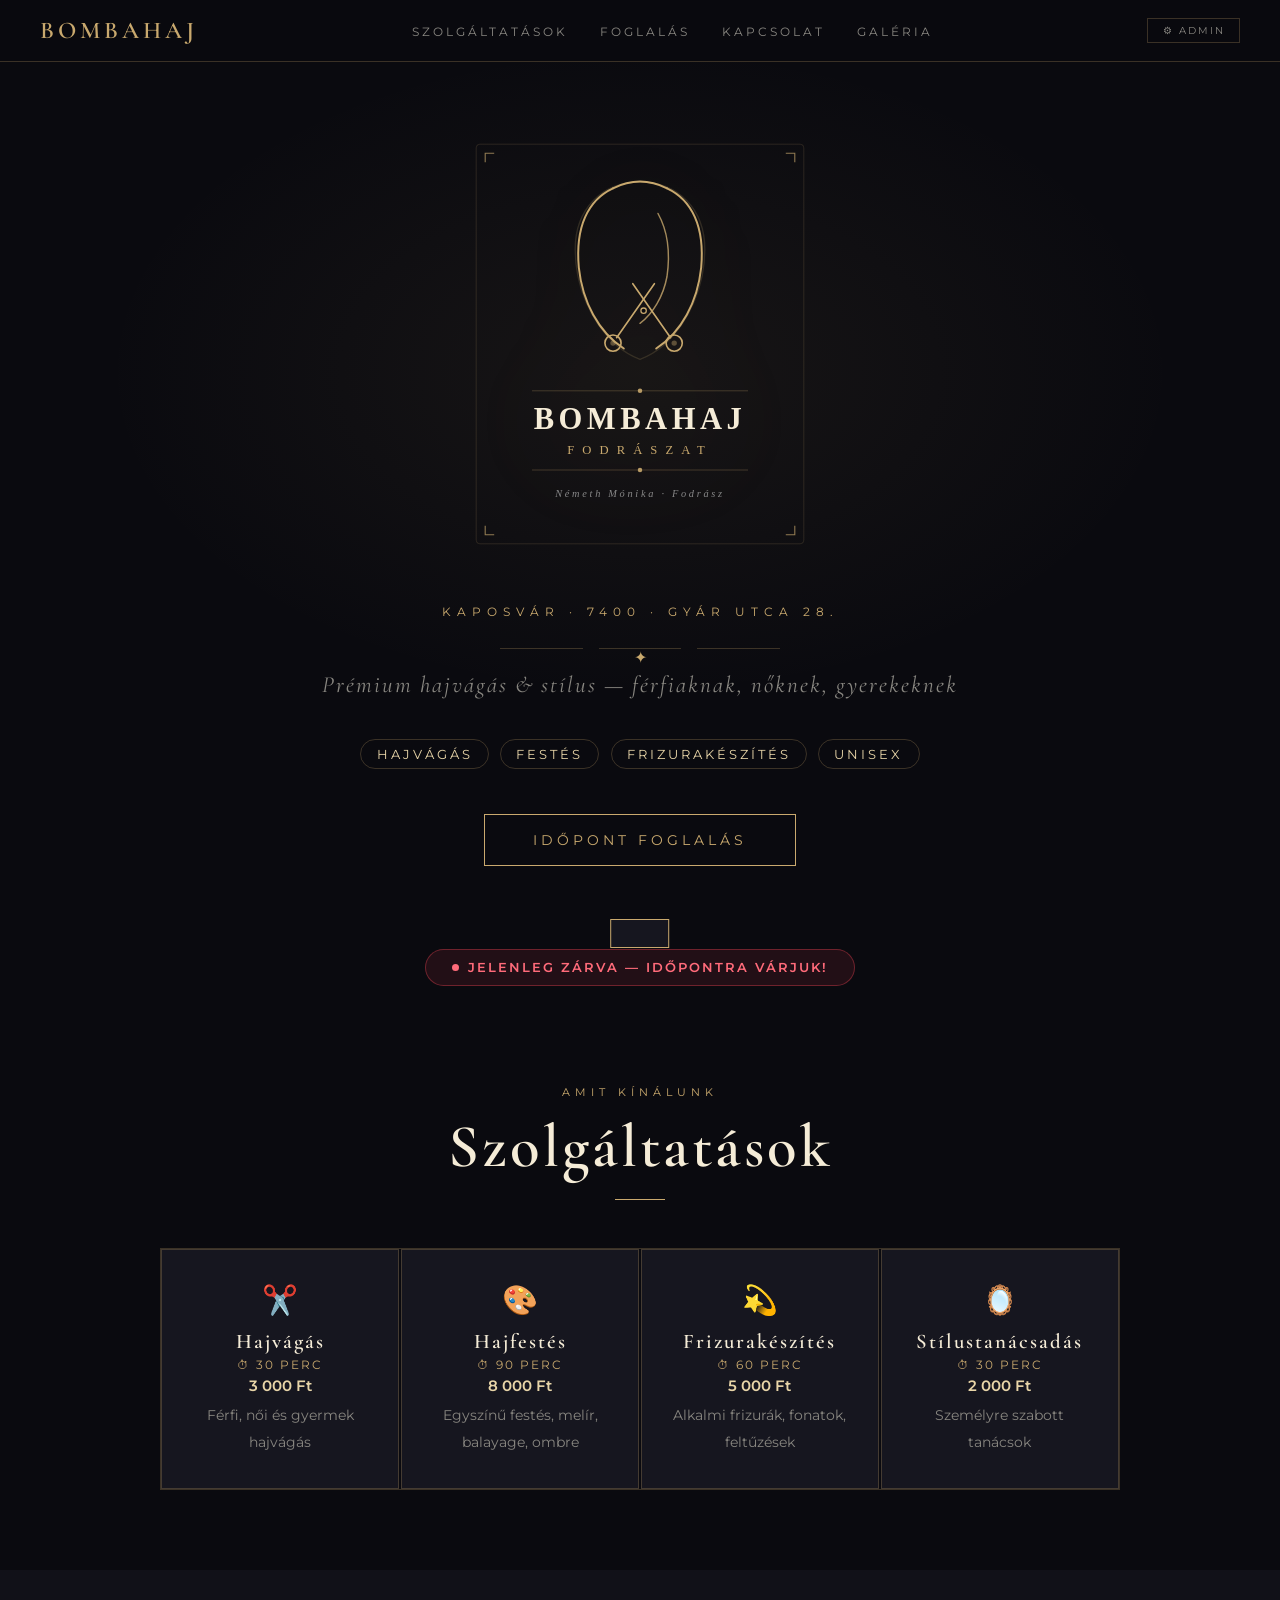
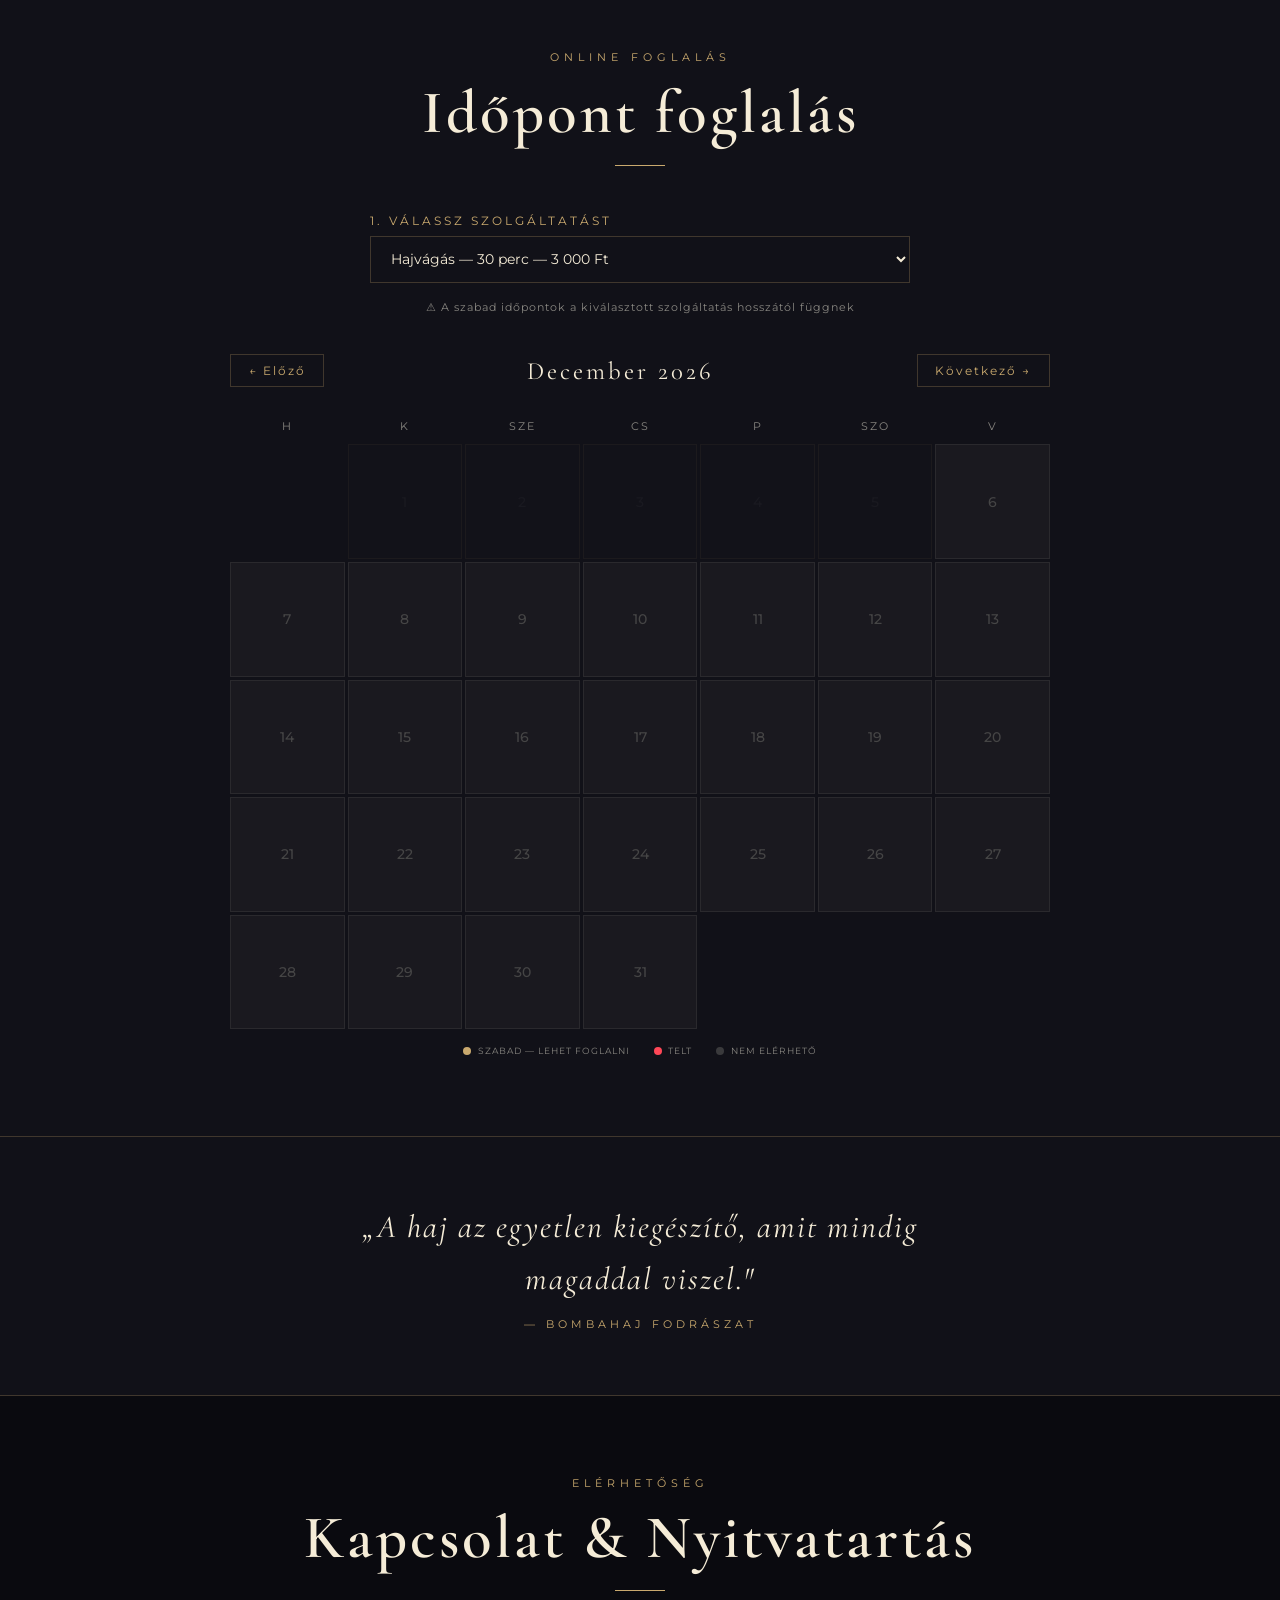
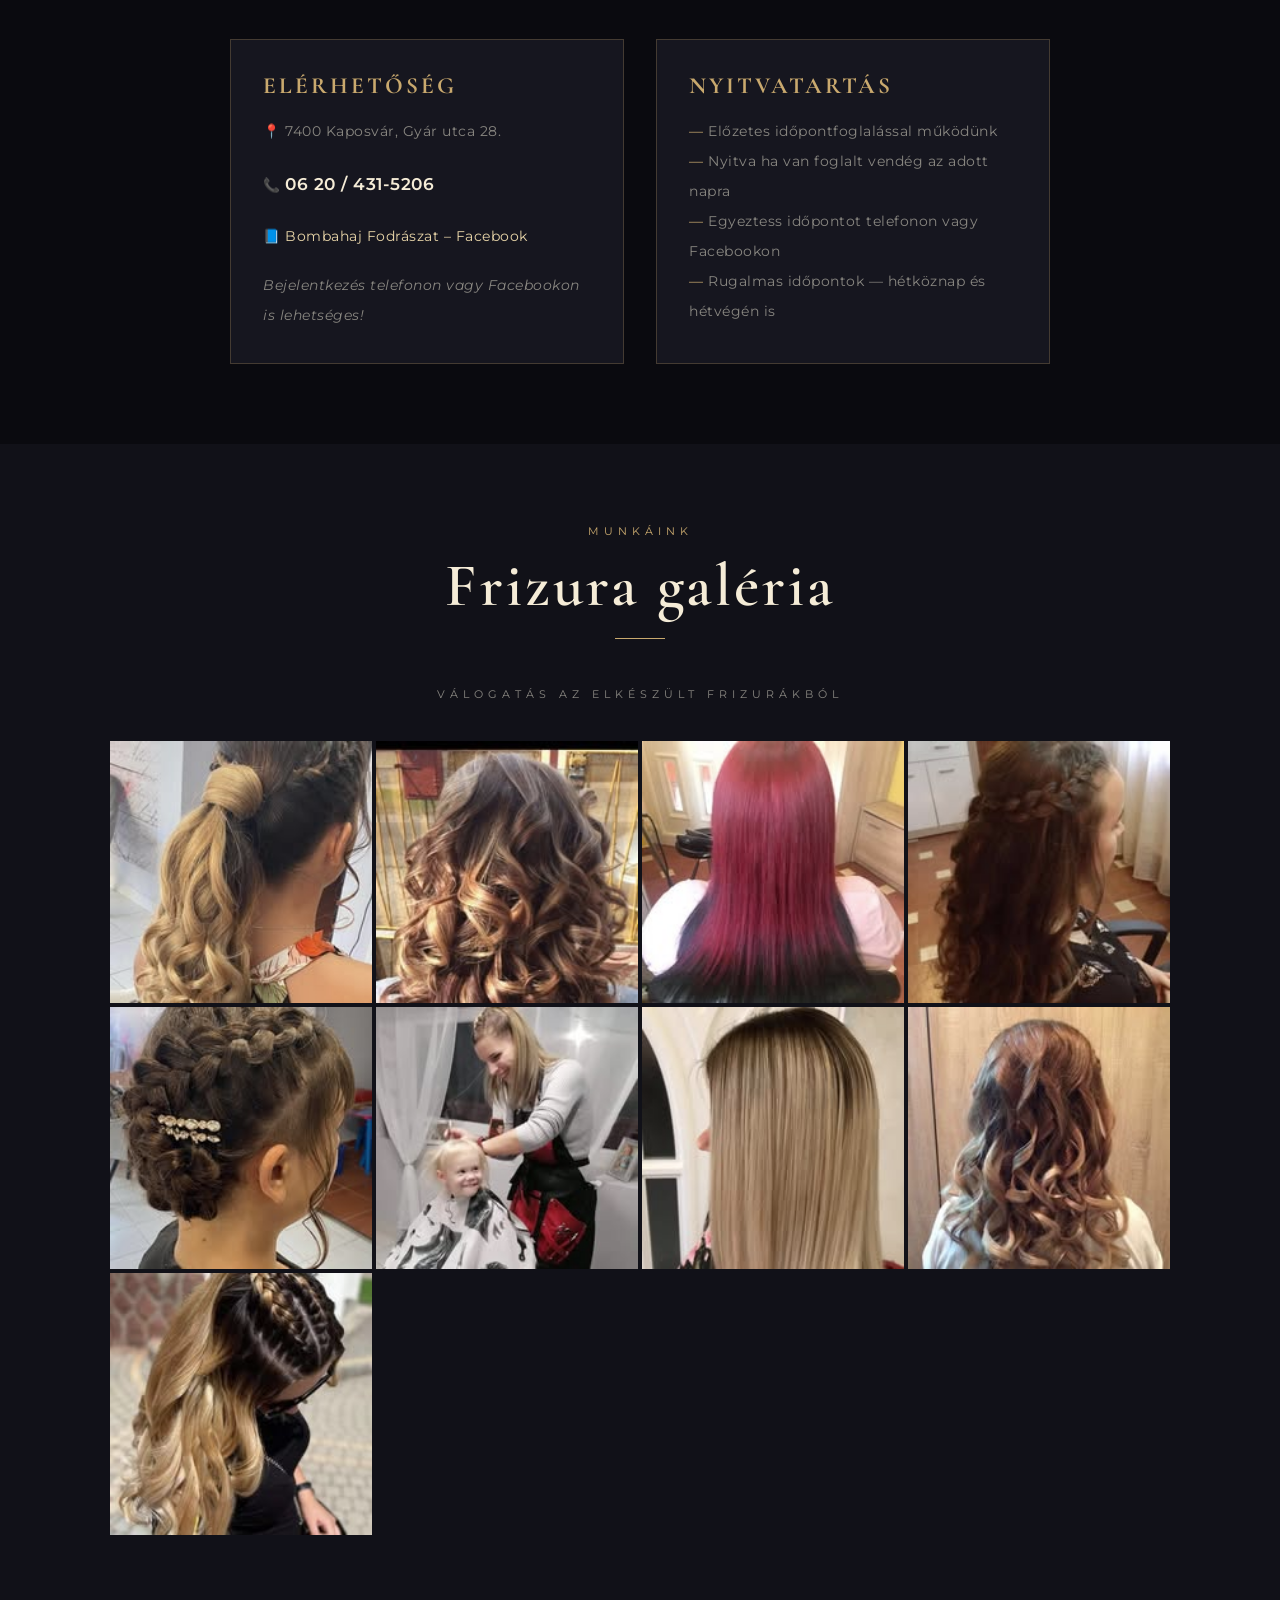
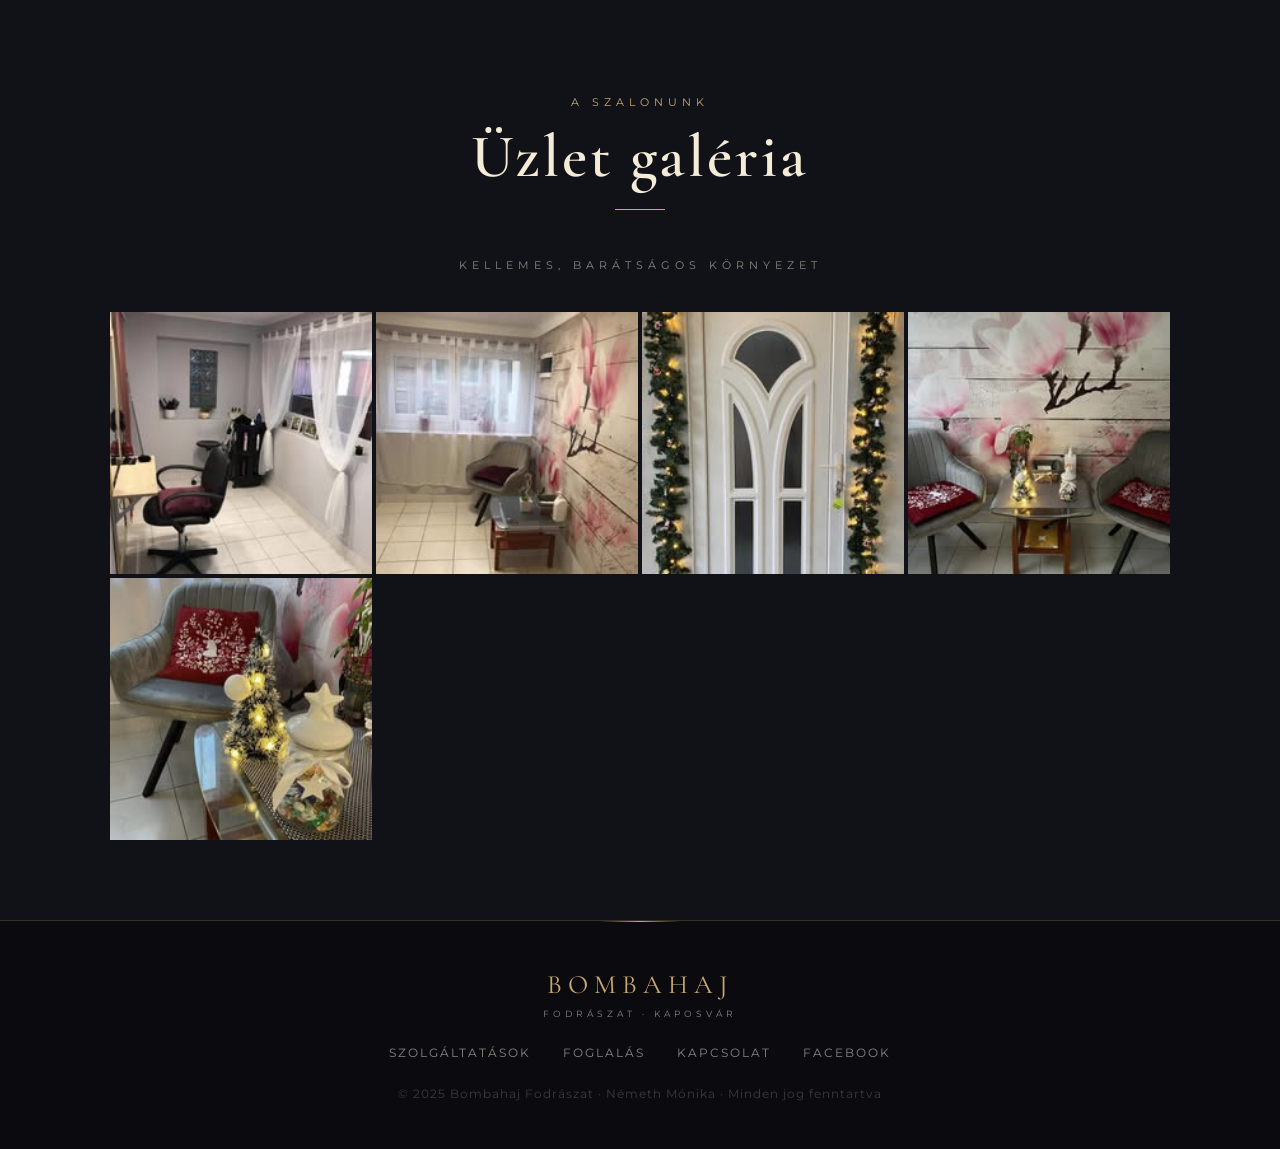
==== commit f8adb398: "Add files via upload" ====
--- a/index.html
+++ b/index.html
@@ -1,142 +1,1061 @@
-<!DOCTYPE html>
-<html lang="hu">
-<head>
-  <meta charset="UTF-8">
-  <meta name="viewport" content="width=device-width, initial-scale=1">
-  <meta name="description" content="Bombahaj Fodrászat – Németh Mónika Kaposváron. Időpontfoglalás telefonon vagy Facebookon.">
-  <link href="https://unpkg.com/aos@2.3.4/dist/aos.css" rel="stylesheet" />
-  <link rel="icon" type="image/png" href="Bombahaj Fodrászat Logó.png">
-  <link rel="stylesheet" href="style.css">
-  <title>Bombahaj Fodrászat</title>
-</head>
-<body>
-
-  
-<header>
-    <img src="Fodrász.png" alt="Bombahaj Fodrászat logó">
-<section class="status-box">
-    <h2>Foglalás állapota</h2>
-    <div id="status" class="status red">🔴 !Jelenleg zárva vagyunk!</div>
-    <!-- Ha nem fogadtok új vendégeket, cseréld "green" -> "red"-re és a szöveget: 🔴 !Jelenleg nem fogadunk új vendégeket!  or / 🔴 !Jelenleg zárva vagyunk!-->
-    <!--Ha fogadunk vendéget akkor, cseréld "red" -> "green"-re és a szöveget: 🟢 Most lehet foglalni!-->
-</section>
-</header>
-
-
-<section class="contact" data-aos="zoom-in">
-    <h2>Üdvözöllek!</h2>
-    <p>Szeretettel várok minden szépülni vágyó férfi,nőt és gyermeket a Bombahaj Fodrászat weboldalán! Minőségi hajvágás, festés és stílus tanácsadás barátságos környezetben.</p>
-</section>
-
-
-
-<section class="hours" class="availability" data-aos="fade-up">
-  <h3>Nyitvatartás</h3>
-  <ul>
-    <li><p>A szalon előzetes időpontfoglalással működik.</p></li>
-    <li><p>Nyitva csak akkor, ha az adott napra van foglalt vendég.</p></li>
-    <li><p>Kérlek, minden esetben egyeztess időpontot telefonon, Facebookon vagy itt a weboldalon!</p></li>
-  </ul>
-</section>
-
-
-
-<section class="contact" class="availability" data-aos="fade-up">
-  <h3>Kapcsolat</h3>
-    <p>📍 Cím: 7400 Kaposvár, Gyár utca 28.</p>
-    <p>📞 Telefonszám: <strong>06 20 / 431-5206</strong></p>
-    <p>📘 Facebook: <a href="https://www.facebook.com/profile.php?id=100068438092342" target="_blank">Bombahaj Fodrászat</a></p>
-    <p><em>Bejelentkezés Telefonon, Facebookon vagy itt a Weboldalon lehetséges!</em></p>
-</section>
-
-
-
-
-<section class="gallery" data-aos="zoom-in">
-  <h2>frizura galéria</h2>
-    <div class="gallery-grid">
-      <img src="2.jpg">
-      <img src="1.jpg">
-      <img src="3.jpg">
-      <img src="4.jpg">
-      <img src="5.jpg">
-      <img src="6.jpg">
-      <img src="7.jpg">
-      <img src="8.jpg">
-      <img src="9.jpg">
-    </div>
-</section>
-
-
-<section class="gallery" data-aos="zoom-in">
-  <h2>Üzlet galéria</h2>
-    <div class="gallery-grid">
-      <img src="10.jpg">
-      <img src="11.jpg">
-      <img src="12.jpg">
-      <img src="13.jpg">
-      <img src="14.jpg">
-    </div>
-</section>
-
-
-
-
-
-
-<section id="booking-form-section" style="display: none;" class="pop">
-  <h2>Időpont foglalás</h2>
-  <p>Töltsd ki az alábbi űrlapot, és hamarosan felvesszük veled a kapcsolatot!</p>
-
-  <form action="https://formsubmit.co/szabolcssandor055@gmail.com" method="POST">
-    
-    <input type="hidden" name="_captcha" value="false">
-
-    <input type="hidden" name="_next" value="https://szabi250.github.io/Bombahaj-Fodraszat/">
-
-    <label>Név:<br>
-    <input type="text" name="name" required>
-    </label><br><br>
-
-
-    <label>Telefonszám:<br>
-    <input type="tel" name="phone" required>
-    </label><br><br>
-
-    <label>Üzenet:<br>
-    <textarea name="message" rows="4" placeholder="Pl. vágás + festés, hétköznap délután..."></textarea>
-    </label><br><br>
-
-    <button type="submit">Küldés</button>
-  </form>
-</section>
-
-
-
-
-<footer>
-  Copyright &copy; 2026 Bombahaj Fodrászat – Minden jog fenntartva!
-</footer>
-
-<script src="https://unpkg.com/aos@2.3.4/dist/aos.js"></script>
-
-
-<script>
-  AOS.init();
-</script>
-
-
-<script>
-  const statusElement = document.getElementById("status");
-  const bookingFormSection = document.getElementById("booking-form-section");
-
-  if (statusElement.classList.contains("green")) {
-    bookingFormSection.style.display = "block";
-  } else {
-    bookingFormSection.style.display = "none";
-  }
-</script>
-
-
-</body>
-</html>
+<!DOCTYPE html>
+<html lang="hu">
+<head>
+  <meta charset="UTF-8">
+  <meta name="viewport" content="width=device-width, initial-scale=1">
+  <title>Bombahaj Fodrászat</title>
+  <link rel="preconnect" href="https://fonts.googleapis.com">
+  <link href="https://fonts.googleapis.com/css2?family=Cormorant+Garamond:ital,wght@0,400;0,600;0,700;1,400&family=Montserrat:wght@300;400;500;600&display=swap" rel="stylesheet">
+  <style>
+    *,*::before,*::after{box-sizing:border-box;margin:0;padding:0}
+    :root{--black:#0A0A0F;--dark:#111118;--card:#16161F;--gold:#C9A96E;--gold-lt:#E8D5A8;--cream:#F5ECD7;--muted:#888680;--border:rgba(201,169,110,0.25);--red:#ff4757;--green:#2ed573}
+    html{scroll-behavior:smooth}
+    body{font-family:'Montserrat',sans-serif;background:var(--black);color:var(--cream);overflow-x:hidden}
+    ::-webkit-scrollbar{width:5px}::-webkit-scrollbar-track{background:var(--dark)}::-webkit-scrollbar-thumb{background:var(--gold);border-radius:3px}
+
+    nav{position:fixed;top:0;left:0;right:0;z-index:200;display:flex;align-items:center;justify-content:space-between;padding:1rem 2.5rem;background:rgba(10,10,15,0.96);backdrop-filter:blur(12px);border-bottom:.5px solid var(--border)}
+    .nav-logo{font-family:'Cormorant Garamond',serif;font-size:1.5rem;font-weight:600;letter-spacing:4px;color:var(--gold);text-transform:uppercase}
+    .nav-links{display:flex;gap:2rem;list-style:none}
+    .nav-links a{font-size:.76rem;letter-spacing:3px;text-transform:uppercase;color:var(--muted);text-decoration:none;transition:color .3s}
+    .nav-links a:hover{color:var(--gold)}
+    .nav-admin-btn{font-size:.6rem;letter-spacing:2px;text-transform:uppercase;background:none;border:.5px solid var(--border);color:var(--muted);padding:.4rem .9rem;cursor:pointer;font-family:'Montserrat',sans-serif;transition:all .3s}
+    .nav-admin-btn:hover{border-color:var(--gold);color:var(--gold)}
+    .nav-toggle{display:none;flex-direction:column;gap:5px;background:none;border:none;cursor:pointer;padding:4px}
+    .nav-toggle span{display:block;width:24px;height:1.5px;background:var(--gold);transition:all .3s}
+    .nav-toggle.open span:nth-child(1){transform:translateY(6.5px) rotate(45deg)}
+    .nav-toggle.open span:nth-child(2){opacity:0}
+    .nav-toggle.open span:nth-child(3){transform:translateY(-6.5px) rotate(-45deg)}
+
+    .hero{min-height:100vh;display:flex;flex-direction:column;align-items:center;justify-content:center;text-align:center;padding:8rem 2rem 4rem;position:relative;overflow:hidden}
+    .hero::before{content:'';position:absolute;inset:0;background:radial-gradient(ellipse 60% 50% at 50% 40%,rgba(201,169,110,.07) 0%,transparent 70%);pointer-events:none}
+    .hero-logo svg{width:min(360px,82vw);height:auto;margin-bottom:2.5rem;filter:drop-shadow(0 0 50px rgba(201,169,110,.15))}
+    .hero-eyebrow{font-size:.75rem;letter-spacing:6px;text-transform:uppercase;color:var(--gold);margin-bottom:.8rem}
+    .hero-divider{display:flex;align-items:center;gap:1rem;margin:1rem auto 1.4rem;width:min(280px,65vw)}
+    .hero-divider span{flex:1;height:.5px;background:var(--border)}
+    .hero-desc{font-family:'Cormorant Garamond',serif;font-size:1.45rem;letter-spacing:2px;color:var(--muted);font-style:italic;margin-bottom:2.5rem}
+    .hero-badges{display:flex;gap:.7rem;flex-wrap:wrap;justify-content:center;margin-bottom:2.8rem}
+    .badge{border:.5px solid var(--border);padding:.38rem .95rem;border-radius:50px;font-size:.82rem;letter-spacing:3px;text-transform:uppercase;color:var(--gold-lt)}
+    .hero-cta{display:inline-block;border:1px solid var(--gold);color:var(--gold);padding:1rem 3rem;font-size:.88rem;letter-spacing:4px;text-transform:uppercase;text-decoration:none;transition:all .3s;font-family:'Montserrat',sans-serif}
+    .hero-cta:hover{background:var(--gold);color:var(--black)}
+
+    .status-section{padding:1.2rem 2rem;display:flex;justify-content:center}
+    .status-pill{display:inline-flex;align-items:center;gap:.6rem;padding:.6rem 1.6rem;border-radius:50px;font-size:.82rem;letter-spacing:2px;text-transform:uppercase;font-weight:600}
+    .status-pill.red{background:rgba(255,71,87,.1);border:1px solid rgba(255,71,87,.35);color:#ff6b7a}
+    .status-pill.green{background:rgba(46,213,115,.1);border:1px solid rgba(46,213,115,.35);color:#2ed573}
+    .status-dot{width:7px;height:7px;border-radius:50%;background:currentColor;animation:pulse 2s infinite}
+    @keyframes pulse{0%,100%{opacity:1}50%{opacity:.3}}
+
+    section{padding:5rem 2rem}
+    .section-label{font-size:.7rem;letter-spacing:5px;text-transform:uppercase;color:var(--gold);margin-bottom:.7rem;text-align:center}
+    .section-title{font-family:'Cormorant Garamond',serif;font-size:clamp(2.2rem,5vw,3.8rem);font-weight:600;letter-spacing:3px;text-align:center;color:var(--cream)}
+    .gold-line{width:50px;height:1px;background:var(--gold);margin:1rem auto 3rem}
+
+    .services-grid{display:grid;grid-template-columns:repeat(auto-fit,minmax(195px,1fr));gap:1.5px;max-width:960px;margin:0 auto;border:.5px solid var(--border)}
+    .service-card{background:var(--card);padding:2rem 1.6rem;text-align:center;border:.5px solid var(--border);transition:background .3s}
+    .service-card:hover{background:#1e1e2a}
+    .service-icon{font-size:1.8rem;margin-bottom:.7rem}
+    .service-name{font-family:'Cormorant Garamond',serif;font-size:1.3rem;font-weight:600;letter-spacing:2px;color:var(--cream);margin-bottom:.25rem}
+    .service-duration{font-size:.72rem;letter-spacing:2px;color:var(--gold);text-transform:uppercase;margin-bottom:.3rem}
+    .service-price{font-size:.95rem;color:var(--gold-lt);font-weight:600;margin-bottom:.4rem}
+    .service-desc{font-size:.9rem;color:var(--muted);line-height:1.9}
+
+    .calendar-wrap{max-width:820px;margin:0 auto}
+    .cal-nav{display:flex;align-items:center;justify-content:space-between;margin-bottom:1.5rem}
+    .cal-nav button{background:none;border:.5px solid var(--border);color:var(--gold);padding:.5rem 1.1rem;cursor:pointer;font-family:'Montserrat',sans-serif;font-size:.78rem;letter-spacing:2px;transition:all .3s}
+    .cal-nav button:hover{background:var(--gold);color:var(--black)}
+    .cal-month{font-family:'Cormorant Garamond',serif;font-size:1.55rem;letter-spacing:3px;color:var(--cream)}
+    .cal-grid{display:grid;grid-template-columns:repeat(7,1fr);gap:3px}
+    .cal-day-name{text-align:center;font-size:.68rem;letter-spacing:2px;text-transform:uppercase;color:var(--muted);padding:.5rem 0}
+    .cal-day{background:var(--card);border:.5px solid var(--border);aspect-ratio:1;display:flex;flex-direction:column;align-items:center;justify-content:center;cursor:pointer;transition:all .3s;position:relative;min-height:48px}
+    .cal-day:hover:not(.closed):not(.empty):not(.past){border-color:var(--gold)}
+    .cal-day.empty{background:transparent;border-color:transparent;cursor:default}
+    .cal-day.closed{opacity:.28;cursor:not-allowed}
+    .cal-day.past{opacity:.22;cursor:not-allowed}
+    .cal-day.today{border-color:rgba(201,169,110,.6)}
+    .cal-day.selected{background:var(--gold);border-color:var(--gold)}
+    .cal-day.selected .cal-day-num{color:var(--black)}
+    .cal-day-num{font-size:.9rem;font-weight:500;color:var(--cream)}
+    .cal-dot{width:4px;height:4px;border-radius:50%;background:var(--gold);margin-top:3px}
+    .cal-day.full .cal-dot{background:var(--red)}
+    .cal-day.selected .cal-dot{background:var(--black)}
+
+    .cal-day.not-workday{opacity:1!important;cursor:not-allowed;background:rgba(136,134,128,.07);border-color:rgba(136,134,128,.15)}
+    .cal-day.not-workday .cal-day-num{color:rgba(136,134,128,.4)}
+    .cal-day.past .cal-day-num{color:rgba(136,134,128,.3)}
+    .cal-legend{display:flex;gap:1.5rem;justify-content:center;margin-top:1rem;flex-wrap:wrap}
+    .cal-legend-item{display:flex;align-items:center;gap:.4rem;font-size:.58rem;letter-spacing:1px;color:var(--muted);text-transform:uppercase}
+    .cal-legend-dot{width:8px;height:8px;border-radius:50%}
+
+    .time-picker{max-width:820px;margin:2rem auto 0;display:none}
+    .time-picker h3{font-family:'Cormorant Garamond',serif;font-size:1.4rem;letter-spacing:3px;color:var(--gold);margin-bottom:1rem;text-align:center}
+    .time-slots{display:grid;grid-template-columns:repeat(auto-fill,minmax(72px,1fr));gap:5px}
+    .time-slot{background:var(--card);border:.5px solid var(--border);padding:.55rem;text-align:center;cursor:pointer;font-size:.82rem;color:var(--cream);transition:all .3s}
+    .time-slot:hover:not(.taken){border-color:var(--gold);color:var(--gold)}
+    .time-slot.taken{opacity:.28;cursor:not-allowed;text-decoration:line-through;color:var(--muted)}
+    .time-slot.selected{background:var(--gold);border-color:var(--gold);color:var(--black);font-weight:600}
+
+    .booking-form-wrap{max-width:540px;margin:2rem auto 0;display:none}
+    .booking-form-wrap h3{font-family:'Cormorant Garamond',serif;font-size:1.4rem;letter-spacing:3px;color:var(--gold);margin-bottom:1.4rem;text-align:center}
+    .form-group{margin-bottom:1.1rem}
+    .form-group label{display:block;font-size:.7rem;letter-spacing:3px;text-transform:uppercase;color:var(--gold);margin-bottom:.35rem}
+    .form-group input,.form-group select,.form-group textarea{width:100%;background:var(--dark);border:.5px solid var(--border);color:var(--cream);padding:.75rem .9rem;font-family:'Montserrat',sans-serif;font-size:.88rem;outline:none;transition:border-color .3s}
+    .form-group input:focus,.form-group select:focus,.form-group textarea:focus{border-color:var(--gold)}
+    .form-group select option{background:var(--dark)}
+    .form-group textarea{resize:vertical;min-height:75px}
+    .form-summary{background:var(--card);border:.5px solid var(--border);padding:1.1rem;margin-bottom:1.3rem;font-size:.82rem;color:var(--muted);line-height:2.2}
+    .form-summary strong{color:var(--gold-lt)}
+    .form-submit{width:100%;background:transparent;border:1px solid var(--gold);color:var(--gold);padding:.85rem;font-family:'Montserrat',sans-serif;font-size:.78rem;letter-spacing:4px;text-transform:uppercase;cursor:pointer;transition:all .3s}
+    .form-submit:hover{background:var(--gold);color:var(--black)}
+
+    .info-grid{display:grid;grid-template-columns:repeat(auto-fit,minmax(270px,1fr));gap:2rem;max-width:820px;margin:0 auto}
+    .info-card{background:var(--card);border:.5px solid var(--border);padding:2rem}
+    .info-card h3{font-family:'Cormorant Garamond',serif;font-size:1.45rem;letter-spacing:3px;color:var(--gold);margin-bottom:1.1rem;text-transform:uppercase}
+    .info-card p,.info-card li{font-size:.85rem;letter-spacing:.5px;color:var(--muted);line-height:2.2}
+    .info-card ul{list-style:none}
+    .info-card ul li::before{content:'— ';color:var(--gold)}
+    .info-card a{color:var(--gold-lt);text-decoration:none}
+    .info-card a:hover{color:var(--gold)}
+    .info-highlight{color:var(--cream);font-weight:600;font-size:1.05rem}
+
+    .gallery-section{background:var(--dark)}
+    .gallery-grid{display:grid;grid-template-columns:repeat(auto-fill,minmax(240px,1fr));gap:4px;max-width:1060px;margin:0 auto}
+    .gallery-grid img{width:100%;aspect-ratio:1;object-fit:cover;display:block;transition:opacity .4s,transform .5s,filter .4s;filter:grayscale(15%)}
+    .gallery-grid img:hover{opacity:.85;transform:scale(1.03);filter:grayscale(0%)}
+    .gallery-label{font-size:.7rem;letter-spacing:5px;text-transform:uppercase;color:var(--muted);text-align:center;margin-bottom:2.5rem}
+
+    .modal-overlay{display:none;position:fixed;inset:0;background:rgba(0,0,0,.88);z-index:500;align-items:flex-start;justify-content:center;overflow-y:auto;padding:2rem 1rem}
+    .modal-overlay.open{display:flex}
+    .modal{background:var(--dark);border:.5px solid var(--border);max-width:800px;width:100%;padding:2.5rem;position:relative;margin:auto}
+    .modal-close{position:absolute;top:1rem;right:1.2rem;background:none;border:none;color:var(--muted);font-size:1.4rem;cursor:pointer;transition:color .3s}
+    .modal-close:hover{color:var(--gold)}
+    .modal-title{font-family:'Cormorant Garamond',serif;font-size:2rem;letter-spacing:4px;color:var(--gold);margin-bottom:.25rem}
+    .modal-sub{font-size:.62rem;letter-spacing:2px;color:var(--muted);margin-bottom:1.8rem;text-transform:uppercase}
+
+    .login-box{max-width:320px;margin:0 auto;text-align:center}
+    .login-box h2{font-family:'Cormorant Garamond',serif;font-size:1.5rem;letter-spacing:3px;color:var(--gold);margin-bottom:.5rem}
+    .login-box p{font-size:.68rem;color:var(--muted);margin-bottom:1.4rem;letter-spacing:1px}
+    .login-warning{background:rgba(255,71,87,.07);border:.5px solid rgba(255,71,87,.3);padding:1rem;margin-bottom:1.4rem;font-size:.66rem;color:#ff6b7a;letter-spacing:1px;line-height:1.8;text-align:left}
+    .login-warning strong{display:block;margin-bottom:.3rem;font-size:.7rem;letter-spacing:2px;text-transform:uppercase}
+    .login-input{width:100%;background:var(--black);border:.5px solid var(--border);color:var(--cream);padding:.85rem 1rem;font-family:'Montserrat',sans-serif;font-size:.85rem;letter-spacing:2px;outline:none;text-align:center;margin-bottom:.9rem;transition:border-color .3s}
+    .login-input:focus{border-color:var(--gold)}
+    .login-btn{width:100%;background:transparent;border:1px solid var(--gold);color:var(--gold);padding:.8rem;font-family:'Montserrat',sans-serif;font-size:.66rem;letter-spacing:4px;text-transform:uppercase;cursor:pointer;transition:all .3s}
+    .login-btn:hover{background:var(--gold);color:var(--black)}
+    .login-error{color:#ff6b7a;font-size:.66rem;letter-spacing:1px;margin-top:.7rem;display:none}
+
+    .admin-panel{display:none}
+    .admin-tabs{display:flex;gap:3px;margin-bottom:1.8rem;flex-wrap:wrap}
+    .admin-tab{background:var(--card);border:.5px solid var(--border);color:var(--muted);padding:.55rem 1.1rem;cursor:pointer;font-family:'Montserrat',sans-serif;font-size:.6rem;letter-spacing:2px;text-transform:uppercase;transition:all .3s}
+    .admin-tab.active{background:var(--gold);border-color:var(--gold);color:var(--black);font-weight:600}
+    .admin-content{display:none}
+    .admin-content.active{display:block}
+    .admin-section-title{font-family:'Cormorant Garamond',serif;font-size:1.2rem;letter-spacing:3px;color:var(--gold);margin-bottom:.9rem}
+    .admin-row{display:grid;grid-template-columns:1fr 1fr;gap:.9rem;margin-bottom:.9rem}
+    .admin-field{display:flex;flex-direction:column;gap:.28rem}
+    .admin-field label{font-size:.56rem;letter-spacing:2px;text-transform:uppercase;color:var(--muted)}
+    .admin-field input,.admin-field select{background:var(--black);border:.5px solid var(--border);color:var(--cream);padding:.6rem .75rem;font-family:'Montserrat',sans-serif;font-size:.73rem;outline:none;transition:border-color .3s;width:100%}
+    .admin-field input:focus,.admin-field select:focus{border-color:var(--gold)}
+    .admin-btn{background:transparent;border:1px solid var(--gold);color:var(--gold);padding:.6rem 1.3rem;font-family:'Montserrat',sans-serif;font-size:.6rem;letter-spacing:3px;text-transform:uppercase;cursor:pointer;transition:all .3s}
+    .admin-btn:hover{background:var(--gold);color:var(--black)}
+    .admin-btn.danger{border-color:var(--red);color:var(--red)}
+    .admin-btn.danger:hover{background:var(--red);color:white}
+    .admin-save-msg{font-size:.63rem;color:var(--green);letter-spacing:2px;margin-top:.5rem;display:none}
+
+    .service-admin-list{display:flex;flex-direction:column;gap:7px;margin-bottom:.9rem}
+    .service-admin-item{background:var(--card);border:.5px solid var(--border);padding:.85rem;display:grid;grid-template-columns:2fr 1fr 1fr 60px auto;gap:.6rem;align-items:center}
+    .service-admin-item input{background:var(--black);border:.5px solid var(--border);color:var(--cream);padding:.45rem .6rem;font-family:'Montserrat',sans-serif;font-size:.7rem;outline:none;width:100%}
+    .service-admin-item input:focus{border-color:var(--gold)}
+
+    .day-admin-grid{display:grid;grid-template-columns:repeat(7,1fr);gap:5px;margin-bottom:1.3rem}
+    .day-toggle{background:var(--card);border:.5px solid var(--border);padding:.65rem .2rem;text-align:center;cursor:pointer;transition:all .3s}
+    .day-toggle.active{background:rgba(201,169,110,.14);border-color:var(--gold)}
+    .day-toggle-name{font-size:.58rem;letter-spacing:1px;color:var(--muted);text-transform:uppercase;display:block}
+    .day-toggle.active .day-toggle-name{color:var(--gold)}
+
+    .booking-list{display:flex;flex-direction:column;gap:7px;max-height:400px;overflow-y:auto}
+    .booking-item{background:var(--card);border:.5px solid var(--border);padding:.9rem 1.1rem;display:flex;justify-content:space-between;align-items:center;gap:.9rem;flex-wrap:wrap}
+    .booking-item-info{flex:1}
+    .booking-item-name{font-size:.9rem;color:var(--cream);font-weight:500;margin-bottom:.18rem}
+    .booking-item-detail{font-size:.74rem;color:var(--muted);letter-spacing:.8px}
+    .booking-item-tag{font-size:.56rem;letter-spacing:2px;text-transform:uppercase;padding:.22rem .65rem;border-radius:50px}
+    .booking-item-tag.confirmed{background:rgba(46,213,115,.1);border:.5px solid rgba(46,213,115,.3);color:var(--green)}
+    .booking-empty{font-size:.7rem;color:var(--muted);text-align:center;padding:2rem;letter-spacing:1px}
+
+    .special-days-list{display:flex;flex-direction:column;gap:5px;margin-bottom:.9rem;max-height:180px;overflow-y:auto}
+    .special-day-item{background:var(--card);border:.5px solid var(--border);padding:.65rem .9rem;display:flex;justify-content:space-between;align-items:center;font-size:.7rem;color:var(--muted)}
+    .special-day-item.open-day{border-color:rgba(46,213,115,.3);color:var(--green)}
+    .special-day-item.closed-day{border-color:rgba(255,71,87,.3);color:#ff6b7a}
+
+    footer{border-top:.5px solid var(--border);padding:3rem 2rem;text-align:center}
+    .footer-logo{font-family:'Cormorant Garamond',serif;font-size:1.65rem;letter-spacing:6px;color:var(--gold);text-transform:uppercase;margin-bottom:.4rem}
+    .footer-sub{font-size:.56rem;letter-spacing:4px;color:var(--muted);text-transform:uppercase;margin-bottom:1.7rem}
+    .footer-links{display:flex;justify-content:center;gap:2rem;margin-bottom:1.7rem;flex-wrap:wrap}
+    .footer-links a{font-size:.72rem;letter-spacing:2px;text-transform:uppercase;color:var(--muted);text-decoration:none;transition:color .3s}
+    .footer-links a:hover{color:var(--gold)}
+    .footer-copy{font-size:.72rem;color:rgba(136,134,128,.4);letter-spacing:1px}
+
+    .reveal{opacity:0;transform:translateY(26px);transition:opacity .7s ease,transform .7s ease}
+    .reveal.visible{opacity:1;transform:none}
+
+    .toast{position:fixed;bottom:2rem;left:50%;transform:translateX(-50%) translateY(80px);background:var(--card);border:.5px solid var(--gold);color:var(--cream);padding:.85rem 1.8rem;font-size:.82rem;letter-spacing:1.5px;z-index:999;transition:transform .4s;white-space:nowrap;max-width:90vw;text-align:center}
+    .toast.show{transform:translateX(-50%) translateY(0)}
+
+    @media(max-width:900px){
+      .services-grid{grid-template-columns:repeat(2,1fr)}
+      .gallery-grid{grid-template-columns:repeat(2,1fr)}
+      .service-admin-item{grid-template-columns:1fr 1fr;gap:.5rem}
+      .admin-row{grid-template-columns:1fr}
+    }
+    @media(max-width:640px){
+      nav{padding:.85rem 1.1rem}
+      .nav-toggle{display:flex}
+      .nav-links{display:none;position:fixed;top:56px;left:0;right:0;background:rgba(10,10,15,.98);backdrop-filter:blur(12px);flex-direction:column;align-items:center;gap:0;border-bottom:.5px solid var(--border);z-index:199}
+      .nav-links.open{display:flex}
+      .nav-links li{width:100%;text-align:center}
+      .nav-links a{display:block;padding:1rem;border-bottom:.5px solid var(--border);font-size:.72rem}
+      .hero{padding:6rem 1.1rem 3rem}
+      .hero-logo svg{width:min(280px,80vw)}
+      .services-grid{grid-template-columns:1fr}
+      .gallery-grid{grid-template-columns:repeat(2,1fr);gap:3px}
+      .info-grid{grid-template-columns:1fr}
+      .info-card{padding:1.5rem 1.1rem}
+      section{padding:3.5rem 1.1rem}
+      .modal{padding:1.4rem .9rem}
+      .day-admin-grid{grid-template-columns:repeat(4,1fr)}
+      .service-admin-item{grid-template-columns:1fr}
+      .booking-item{flex-direction:column;align-items:flex-start}
+      .footer-links{gap:1rem}
+      .cal-day{min-height:38px}
+      .cal-day-num{font-size:.72rem}
+      .admin-row{grid-template-columns:1fr}
+    }
+
+    /* SCROLL PROGRESS */
+    .scroll-bar{position:fixed;top:0;left:0;height:2px;background:var(--gold);z-index:999;transition:width .1s linear;width:0}
+
+    /* SERVICE CARD turbó */
+    .service-card{position:relative;overflow:hidden}
+    .service-card::before{content:'';position:absolute;left:0;top:0;bottom:0;width:2px;background:var(--gold);transform:scaleY(0);transform-origin:bottom;transition:transform .4s ease}
+    .service-card:hover::before{transform:scaleY(1)}
+    .service-card:hover .service-icon{transform:scale(1.15) rotate(-5deg);transition:transform .3s ease}
+    .service-icon{display:inline-block;transition:transform .3s ease}
+
+    /* INFO CARD hover */
+    .info-card{transition:border-color .3s,transform .3s}
+    .info-card:hover{border-color:rgba(201,169,110,.55);transform:translateY(-3px)}
+
+    /* LIGHTBOX */
+    .lightbox{display:none;position:fixed;inset:0;background:rgba(0,0,0,.95);z-index:800;align-items:center;justify-content:center;padding:2rem}
+    .lightbox.open{display:flex}
+    .lightbox img{max-width:90vw;max-height:88vh;object-fit:contain;border:.5px solid var(--border)}
+    .lightbox-close{position:fixed;top:1.5rem;right:2rem;background:none;border:none;color:var(--gold);font-size:2rem;cursor:pointer;z-index:801;line-height:1}
+    .lightbox-prev,.lightbox-next{position:fixed;top:50%;transform:translateY(-50%);background:none;border:.5px solid var(--border);color:var(--gold);font-size:1.5rem;cursor:pointer;padding:.6rem 1rem;z-index:801;transition:all .3s}
+    .lightbox-prev{left:1rem}.lightbox-next{right:1rem}
+    .lightbox-prev:hover,.lightbox-next:hover{background:var(--gold);color:var(--black)}
+    .gallery-grid img{cursor:zoom-in}
+
+    /* HERO ambient glow pulse */
+    @keyframes ambientPulse{0%,100%{opacity:.07}50%{opacity:.13}}
+    .hero::before{animation:ambientPulse 4s ease-in-out infinite}
+
+    /* ARANY VÍZSZINTES VONAL ANIMÁCIÓ */
+    .gold-line{position:relative;overflow:hidden}
+    .gold-line::after{content:'';position:absolute;left:-100%;top:0;width:100%;height:100%;background:var(--gold-lt);animation:lineShine 3s ease-in-out infinite}
+    @keyframes lineShine{0%{left:-100%}50%{left:100%}100%{left:100%}}
+
+    /* BACK TO TOP */
+    .back-top{position:fixed;bottom:2rem;right:2rem;background:var(--card);border:.5px solid var(--border);color:var(--gold);width:44px;height:44px;display:flex;align-items:center;justify-content:center;cursor:pointer;font-size:1.1rem;z-index:300;transition:all .3s;opacity:0;transform:translateY(10px)}
+    .back-top.visible{opacity:1;transform:translateY(0)}
+    .back-top:hover{background:var(--gold);color:var(--black)}
+
+    /* MODAL OVERLAY CLOSE ON BG */
+    /* NAV SCROLL SHRINK */
+    nav.scrolled{padding:.65rem 2.5rem}
+    @media(max-width:640px){nav.scrolled{padding:.6rem 1.1rem}}
+
+    /* BOOKING SECTION SUBTLE GRID BG */
+    #booking{background-image:repeating-linear-gradient(0deg,transparent,transparent 39px,rgba(201,169,110,.04) 40px),repeating-linear-gradient(90deg,transparent,transparent 39px,rgba(201,169,110,.04) 40px)}
+
+    /* FOOTER GOLD TOP */
+    footer{position:relative}
+    footer::before{content:'';position:absolute;top:0;left:50%;transform:translateX(-50%);width:80px;height:1px;background:linear-gradient(90deg,transparent,var(--gold),transparent)}
+
+    /* HERO LOGO hover */
+    .hero-logo svg{transition:filter .4s,transform .4s}
+    .hero-logo svg:hover{filter:drop-shadow(0 0 60px rgba(201,169,110,.28));transform:scale(1.02)}
+
+    /* QUOTE SZEKCIÓ */
+    .quote-section{padding:4rem 2rem;text-align:center;border-top:.5px solid var(--border);border-bottom:.5px solid var(--border);background:var(--dark)}
+    .quote-text{font-family:'Cormorant Garamond',serif;font-size:clamp(1.3rem,3vw,2rem);font-style:italic;color:var(--cream);letter-spacing:2px;line-height:1.6;max-width:680px;margin:0 auto .8rem}
+    .quote-author{font-size:.7rem;letter-spacing:4px;text-transform:uppercase;color:var(--gold)}
+
+    @media(max-width:380px){
+      .gallery-grid{grid-template-columns:1fr}
+      .hero-badges{flex-direction:column;align-items:center}
+    }
+  </style>
+  <script type="module">
+    import { initializeApp } from "https://www.gstatic.com/firebasejs/10.12.0/firebase-app.js";
+    import { getDatabase, ref, set, get, onValue, remove } from "https://www.gstatic.com/firebasejs/10.12.0/firebase-database.js";
+
+    const firebaseConfig = { databaseURL: "https://bombahaj-fodraszat-58397-default-rtdb.europe-west1.firebasedatabase.app" };
+    const app = initializeApp(firebaseConfig);
+    const db = getDatabase(app);
+
+    // Firebase helper függvények globálisan elérhetők
+    window.fbSet = (path, data) => set(ref(db, path), data);
+    window.fbGet = (path) => get(ref(db, path)).then(s => s.exists() ? s.val() : null);
+    window.fbListen = (path, cb) => onValue(ref(db, path), s => cb(s.exists() ? s.val() : null));
+    window.fbRemove = (path) => remove(ref(db, path));
+    window.firebaseReady = true;
+
+    // Firebase betöltés jelzése
+    window.dispatchEvent(new Event('firebaseReady'));
+  </script>
+</head>
+<body>
+
+<!-- WARNING MODAL -->
+<div class="modal-overlay" id="warningModal">
+  <div class="modal" style="max-width:480px">
+    <div class="login-box">
+      <div style="font-size:2.5rem;margin-bottom:1rem">⚠️</div>
+      <h2>Figyelmeztetés</h2>
+      <p>Adminisztrátori terület</p>
+      <div class="login-warning" style="margin-top:1.2rem">
+        <strong>🔒 Jogosulatlan belépési kísérlet</strong>
+        Ez egy védett adminisztrációs felület, kizárólag a Bombahaj Fodrászat tulajdonosa számára. Jogosulatlan belépési kísérlet rögzítésre kerül. Ha nem te vagy az oldal tulajdonosa — <strong>azonnal hagyd el ezt az oldalt!</strong>
+      </div>
+      <div style="display:flex;gap:1rem;justify-content:center;margin-top:1.2rem">
+        <button class="admin-btn danger" onclick="closeWarning()">Kilépés</button>
+        <button class="admin-btn" onclick="showLogin()">Én vagyok a tulajdonos</button>
+      </div>
+    </div>
+  </div>
+</div>
+
+<!-- ADMIN MODAL -->
+<div class="modal-overlay" id="adminModal">
+  <div class="modal">
+    <button class="modal-close" onclick="closeAdmin()">✕</button>
+
+    <div id="loginBox">
+      <div class="login-box">
+        <h2>Admin belépés</h2>
+        <p>Add meg a jelszót a folytatáshoz</p>
+        <input type="password" class="login-input" id="pwInput" placeholder="••••••••" onkeydown="if(event.key==='Enter')tryLogin()">
+        <button class="login-btn" onclick="tryLogin()">Belépés</button>
+        <div class="login-error" id="loginError">❌ Hibás jelszó — próbáld újra</div>
+      </div>
+    </div>
+
+    <div class="admin-panel" id="adminPanel">
+      <div class="modal-title">Admin panel</div>
+      <div class="modal-sub">Bombahaj Fodrászat · Németh Mónika</div>
+      <div class="admin-tabs">
+        <button class="admin-tab active" onclick="switchTab('bookings')">Foglalások</button>
+        <button class="admin-tab" onclick="switchTab('schedule')">Beosztás</button>
+        <button class="admin-tab" onclick="switchTab('services')">Szolgáltatások</button>
+        <button class="admin-tab" onclick="switchTab('settings')">Beállítások</button>
+      </div>
+
+      <div class="admin-content active" id="tab-bookings">
+        <div class="admin-section-title">Beérkezett foglalások</div>
+        <div id="adminBookingList" class="booking-list"></div>
+        <br>
+        <button class="admin-btn danger" onclick="clearAllBookings()">Összes foglalás törlése</button>
+      </div>
+
+      <div class="admin-content" id="tab-schedule">
+        <div class="admin-section-title">Heti alapbeosztás</div>
+        <p style="font-size:.66rem;color:var(--muted);margin-bottom:.9rem;letter-spacing:1px">Válaszd ki, mely napokon dolgozol alapból:</p>
+        <div class="day-admin-grid" id="weekdayToggles"></div>
+        <div class="admin-row">
+          <div class="admin-field"><label>Munkakezdés</label><input type="time" id="workStart" value="09:00"></div>
+          <div class="admin-field"><label>Munkavég</label><input type="time" id="workEnd" value="17:00"></div>
+        </div>
+
+        <button class="admin-btn" onclick="saveSchedule()">Beosztás mentése</button>
+        <div class="admin-save-msg" id="schedSaveMsg">✓ Mentve!</div>
+        <br><br>
+        <div class="admin-section-title">Egyedi napok</div>
+        <p style="font-size:.66rem;color:var(--muted);margin-bottom:.9rem;letter-spacing:1px">Csak az itt <strong style="color:var(--gold)">Nyitva</strong> jelölt napokra lehet foglalni. Alapból minden nap zárva!</p>
+        <div class="admin-row">
+          <div class="admin-field"><label>Dátum</label><input type="date" id="specialDate"></div>
+          <div class="admin-field"><label>Állapot</label>
+            <select id="specialStatus">
+              <option value="open">Nyitva (kivételesen)</option>
+              <option value="closed">Zárva (kivételesen)</option>
+            </select>
+          </div>
+        </div>
+        <button class="admin-btn" onclick="addSpecialDay()">Nap hozzáadása</button>
+        <br><br>
+        <div class="special-days-list" id="specialDaysList"></div>
+      </div>
+
+      <div class="admin-content" id="tab-services">
+        <div class="admin-section-title">Szolgáltatások szerkesztése</div>
+        <p style="font-size:.62rem;color:var(--muted);margin-bottom:.9rem;letter-spacing:1px">Név · Perc · Ár · Ikon</p>
+        <div class="service-admin-list" id="serviceAdminList"></div>
+        <div style="display:flex;gap:.8rem;flex-wrap:wrap">
+          <button class="admin-btn" onclick="addService()">+ Új szolgáltatás</button>
+          <button class="admin-btn" onclick="saveServices()">Mentés</button>
+        </div>
+        <div class="admin-save-msg" id="svcSaveMsg">✓ Mentve!</div>
+      </div>
+
+      <div class="admin-content" id="tab-settings">
+        <div class="admin-section-title">Weboldal beállítások</div>
+        <div class="admin-row">
+          <div class="admin-field">
+            <label>Foglalás állapota</label>
+            <select id="statusSelect">
+              <option value="red">🔴 Zárva</option>
+              <option value="green">🟢 Nyitva — lehet foglalni</option>
+            </select>
+          </div>
+          <div class="admin-field">
+            <label>Új admin jelszó</label>
+            <input type="password" id="newPw" placeholder="Legalább 4 karakter">
+          </div>
+        </div>
+        <button class="admin-btn" onclick="saveSettings()">Mentés</button>
+        <div class="admin-save-msg" id="settSaveMsg">✓ Mentve!</div>
+      </div>
+    </div>
+  </div>
+</div>
+
+<!-- TOAST -->
+<div class="toast" id="toast"></div>
+
+
+<!-- SCROLL BAR -->
+<div class="scroll-bar" id="scrollBar"></div>
+
+<!-- BACK TO TOP -->
+<button class="back-top" id="backTop" onclick="window.scrollTo({top:0,behavior:'smooth'})">↑</button>
+
+<!-- LIGHTBOX -->
+<div class="lightbox" id="lightbox" onclick="closeLightbox(event)">
+  <button class="lightbox-close" onclick="closeLightbox()">✕</button>
+  <button class="lightbox-prev" onclick="lbNav(-1);event.stopPropagation()">‹</button>
+  <img id="lightboxImg" src="" alt="">
+  <button class="lightbox-next" onclick="lbNav(1);event.stopPropagation()">›</button>
+</div>
+
+<!-- NAV -->
+<nav>
+  <div class="nav-logo">Bombahaj</div>
+  <button class="nav-toggle" id="navToggle" aria-label="Menü"><span></span><span></span><span></span></button>
+  <ul class="nav-links" id="navLinks">
+    <li><a href="#services">Szolgáltatások</a></li>
+    <li><a href="#booking">Foglalás</a></li>
+    <li><a href="#info">Kapcsolat</a></li>
+    <li><a href="#gallery-hair">Galéria</a></li>
+  </ul>
+  <button class="nav-admin-btn" onclick="openWarning()">⚙ Admin</button>
+</nav>
+
+<!-- HERO -->
+<header class="hero">
+  <div class="hero-logo">
+    <svg viewBox="0 0 400 480" xmlns="http://www.w3.org/2000/svg">
+      <rect x="18" y="18" width="364" height="444" rx="4" fill="none" stroke="#C9A96E" stroke-width="0.6" opacity="0.3"/>
+      <path d="M28,38 L28,28 L38,28" fill="none" stroke="#C9A96E" stroke-width="1.2" opacity="0.7"/>
+      <path d="M372,38 L372,28 L362,28" fill="none" stroke="#C9A96E" stroke-width="1.2" opacity="0.7"/>
+      <path d="M28,442 L28,452 L38,452" fill="none" stroke="#C9A96E" stroke-width="1.2" opacity="0.7"/>
+      <path d="M372,442 L372,452 L362,452" fill="none" stroke="#C9A96E" stroke-width="1.2" opacity="0.7"/>
+      <g transform="translate(200,155)">
+        <path d="M0,-95 C-42,-95 -72,-65 -72,-20 C-72,20 -55,60 -28,85 C-14,97 0,102 0,102 C0,102 14,97 28,85 C55,60 72,20 72,-20 C72,-65 42,-95 0,-95 Z" fill="none" stroke="#C9A96E" stroke-width="1.5" opacity="0.18"/>
+        <path d="M-30,-88 C-58,-75 -72,-45 -68,0 C-64,38 -46,72 -18,90" fill="none" stroke="#C9A96E" stroke-width="2.2" stroke-linecap="round"/>
+        <path d="M30,-88 C58,-75 72,-45 68,0 C64,38 46,72 18,90" fill="none" stroke="#C9A96E" stroke-width="2.2" stroke-linecap="round"/>
+        <path d="M-30,-88 C-10,-98 10,-98 30,-88" fill="none" stroke="#C9A96E" stroke-width="2.2" stroke-linecap="round"/>
+        <path d="M20,-60 C30,-42 34,-18 30,10 C26,32 14,52 0,62" fill="none" stroke="#C9A96E" stroke-width="1.6" stroke-linecap="round" opacity="0.8"/>
+        <line x1="-8" y1="18" x2="34" y2="78" stroke="#C9A96E" stroke-width="1.8" stroke-linecap="round"/>
+        <line x1="16" y1="18" x2="-26" y2="78" stroke="#C9A96E" stroke-width="1.8" stroke-linecap="round"/>
+        <circle cx="4" cy="48" r="3" fill="#0A0A0F" stroke="#C9A96E" stroke-width="1.4"/>
+        <circle cx="38" cy="84" r="9" fill="none" stroke="#C9A96E" stroke-width="1.8"/>
+        <circle cx="38" cy="84" r="3" fill="#C9A96E" opacity="0.4"/>
+        <circle cx="-30" cy="84" r="9" fill="none" stroke="#C9A96E" stroke-width="1.8"/>
+        <circle cx="-30" cy="84" r="3" fill="#C9A96E" opacity="0.4"/>
+      </g>
+      <line x1="80" y1="292" x2="320" y2="292" stroke="#C9A96E" stroke-width="0.6" opacity="0.5"/>
+      <circle cx="200" cy="292" r="2.5" fill="#C9A96E" opacity="0.9"/>
+      <text x="200" y="334" text-anchor="middle" font-family="Georgia,serif" font-size="34" font-weight="700" letter-spacing="5" fill="#F5ECD7">BOMBAHAJ</text>
+      <text x="200" y="362" text-anchor="middle" font-family="Georgia,serif" font-size="14" letter-spacing="9" fill="#C9A96E">FODRÁSZAT</text>
+      <line x1="80" y1="380" x2="320" y2="380" stroke="#C9A96E" stroke-width="0.6" opacity="0.5"/>
+      <circle cx="200" cy="380" r="2.5" fill="#C9A96E" opacity="0.9"/>
+      <text x="200" y="410" text-anchor="middle" font-family="Georgia,serif" font-size="11.5" letter-spacing="3" fill="#888" font-style="italic">Németh Mónika · Fodrász</text>
+    </svg>
+  </div>
+  <p class="hero-eyebrow">Kaposvár · 7400 · Gyár utca 28.</p>
+  <div class="hero-divider"><span></span><span style="color:var(--gold)">✦</span><span></span></div>
+  <p class="hero-desc">Prémium hajvágás & stílus — férfiaknak, nőknek, gyerekeknek</p>
+  <div class="hero-badges">
+    <span class="badge">Hajvágás</span>
+    <span class="badge">Festés</span>
+    <span class="badge">Frizurakészítés</span>
+    <span class="badge">Unisex</span>
+  </div>
+  <a href="#booking" class="hero-cta">Időpont foglalás</a>
+</header>
+
+<!-- STATUS -->
+<div class="status-section">
+  <div id="siteStatus" class="status-pill red">
+    <span class="status-dot"></span>
+    <span id="statusText">Jelenleg zárva — időpontra várjuk!</span>
+  </div>
+</div>
+
+<!-- SZOLGÁLTATÁSOK -->
+<section id="services" class="reveal">
+  <p class="section-label">Amit kínálunk</p>
+  <h2 class="section-title">Szolgáltatások</h2>
+  <div class="gold-line"></div>
+  <div class="services-grid" id="servicesGrid"></div>
+</section>
+
+<!-- FOGLALÁS -->
+<section id="booking" class="reveal" style="background:var(--dark)">
+  <p class="section-label">Online foglalás</p>
+  <h2 class="section-title">Időpont foglalás</h2>
+  <div class="gold-line"></div>
+
+  <!-- SZOLGÁLTATÁS ELŐRE - hogy a naptár már a helyes időtartammal számoljon -->
+  <div style="max-width:540px;margin:0 auto 2.5rem">
+    <div class="form-group">
+      <label style="font-size:.72rem;letter-spacing:3px;text-transform:uppercase;color:var(--gold);display:block;margin-bottom:.5rem">1. Válassz szolgáltatást</label>
+      <select id="bkService" onchange="if(selDate){renderTimeSlots(selDate);updateSummary();}" style="width:100%;background:var(--dark);border:.5px solid var(--border);color:var(--cream);padding:.85rem 1rem;font-family:'Montserrat',sans-serif;font-size:.85rem;outline:none;transition:border-color .3s"></select>
+    </div>
+    <p style="font-size:.68rem;color:var(--muted);letter-spacing:1px;text-align:center">⚠ A szabad időpontok a kiválasztott szolgáltatás hosszától függnek</p>
+  </div>
+
+  <div class="calendar-wrap">
+    <div class="cal-nav">
+      <button onclick="prevMonth()">← Előző</button>
+      <span class="cal-month" id="calMonth"></span>
+      <button onclick="nextMonth()">Következő →</button>
+    </div>
+    <div class="cal-grid" id="calGrid"></div>
+    <div class="cal-legend">
+      <div class="cal-legend-item"><div class="cal-legend-dot" style="background:var(--gold)"></div>Szabad — lehet foglalni</div>
+      <div class="cal-legend-item"><div class="cal-legend-dot" style="background:var(--red)"></div>Telt</div>
+      <div class="cal-legend-item"><div class="cal-legend-dot" style="background:rgba(136,134,128,.35)"></div>Nem elérhető</div>
+    </div>
+  </div>
+  <div class="time-picker" id="timePicker">
+    <h3 id="timePickerTitle">Válassz időpontot</h3>
+    <div class="time-slots" id="timeSlots"></div>
+  </div>
+  <div class="booking-form-wrap" id="bookingFormWrap">
+    <h3>Foglalás részletei</h3>
+    <div class="form-summary" id="formSummary"></div>
+    <div class="form-group"><label>Teljes neved</label><input type="text" id="bkName" placeholder="Pl. Kiss Anna"></div>
+    <div class="form-group"><label>Telefonszám</label><input type="tel" id="bkPhone" placeholder="+36 20 123 4567"></div>
+    <!-- Szolgáltatás már fent kiválasztva -->
+    <div class="form-group"><label>Megjegyzés (opcionális)</label><textarea id="bkNote" placeholder="Egyéb kérés..."></textarea></div>
+    <button class="form-submit" onclick="submitBooking()">Foglalás megerősítése</button>
+  </div>
+</section>
+
+
+<!-- IDÉZET -->
+<div class="quote-section reveal">
+  <p class="quote-text">„A haj az egyetlen kiegészítő, amit mindig magaddal viszel."</p>
+  <p class="quote-author">— Bombahaj Fodrászat</p>
+</div>
+
+<!-- KAPCSOLAT -->
+<section id="info" class="reveal">
+  <p class="section-label">Elérhetőség</p>
+  <h2 class="section-title">Kapcsolat & Nyitvatartás</h2>
+  <div class="gold-line"></div>
+  <div class="info-grid">
+    <div class="info-card">
+      <h3>Elérhetőség</h3>
+      <p>📍 7400 Kaposvár, Gyár utca 28.</p><br>
+      <p>📞 <span class="info-highlight">06 20 / 431-5206</span></p><br>
+      <p>📘 <a href="https://www.facebook.com/profile.php?id=100068438092342" target="_blank">Bombahaj Fodrászat – Facebook</a></p><br>
+      <p><em>Bejelentkezés telefonon vagy Facebookon is lehetséges!</em></p>
+    </div>
+    <div class="info-card">
+      <h3>Nyitvatartás</h3>
+      <ul>
+        <li>Előzetes időpontfoglalással működünk</li>
+        <li>Nyitva ha van foglalt vendég az adott napra</li>
+        <li>Egyeztess időpontot telefonon vagy Facebookon</li>
+        <li>Rugalmas időpontok — hétköznap és hétvégén is</li>
+      </ul>
+    </div>
+  </div>
+</section>
+
+<!-- FRIZURA GALÉRIA -->
+<section id="gallery-hair" class="gallery-section reveal">
+  <p class="section-label">Munkáink</p>
+  <h2 class="section-title">Frizura galéria</h2>
+  <div class="gold-line"></div>
+  <p class="gallery-label">Válogatás az elkészült frizurákból</p>
+  <div class="gallery-grid">
+    <img src="1.jpg" alt="Frizura 1"><img src="2.jpg" alt="Frizura 2">
+    <img src="3.jpg" alt="Frizura 3"><img src="4.jpg" alt="Frizura 4">
+    <img src="5.jpg" alt="Frizura 5"><img src="6.jpg" alt="Frizura 6">
+    <img src="7.jpg" alt="Frizura 7"><img src="8.jpg" alt="Frizura 8">
+    <img src="9.jpg" alt="Frizura 9">
+  </div>
+</section>
+
+<!-- SZALON GALÉRIA -->
+<section class="gallery-section reveal">
+  <p class="section-label">A szalonunk</p>
+  <h2 class="section-title">Üzlet galéria</h2>
+  <div class="gold-line"></div>
+  <p class="gallery-label">Kellemes, barátságos környezet</p>
+  <div class="gallery-grid">
+    <img src="10.jpg" alt="Szalon 1"><img src="11.jpg" alt="Szalon 2">
+    <img src="12.jpg" alt="Szalon 3"><img src="13.jpg" alt="Szalon 4">
+    <img src="14.jpg" alt="Szalon 5">
+  </div>
+</section>
+
+<footer>
+  <div class="footer-logo">Bombahaj</div>
+  <div class="footer-sub">Fodrászat · Kaposvár</div>
+  <div class="footer-links">
+    <a href="#services">Szolgáltatások</a>
+    <a href="#booking">Foglalás</a>
+    <a href="#info">Kapcsolat</a>
+    <a href="https://www.facebook.com/profile.php?id=100068438092342" target="_blank">Facebook</a>
+  </div>
+  <div class="footer-copy">© 2025 Bombahaj Fodrászat · Németh Mónika · Minden jog fenntartva</div>
+</footer>
+
+<script>
+const ADMIN_PW_KEY='bh_pw', DEFAULT_PW='Bombahaj2025';
+const MONTHS=['Január','Február','Március','Április','Május','Június','Július','Augusztus','Szeptember','Október','November','December'];
+const WDAYS=['H','K','Sze','Cs','P','Szo','V'];
+
+function getAdminPw(){return localStorage.getItem(ADMIN_PW_KEY)||DEFAULT_PW}
+// localStorage fallback (szinkron), Firebase aszinkron szinkronizáció
+function getData(k,d){try{const v=JSON.parse(localStorage.getItem(k));return v??d}catch{return d}}
+function setData(k,v){
+  localStorage.setItem(k,JSON.stringify(v));
+  // Firebase-re is mentünk aszinkron
+  if(window.firebaseReady){
+    window.fbSet('bombahaj/'+k, v).catch(e=>console.warn('Firebase write error:',e));
+  }
+}
+
+// Firebase -> localStorage szinkronizálás (olvasás induláskor)
+function syncFromFirebase(){
+  const keys=['bh_schedule','bh_services','bh_bookings','bh_status','bh_pw'];
+  keys.forEach(k=>{
+    window.fbListen('bombahaj/'+k, val=>{
+      if(val!==null){
+        localStorage.setItem(k, JSON.stringify(val));
+        // UI frissítése ha szükséges
+        if(k==='bh_bookings'){if(selDate)renderCalendar();}
+        if(k==='bh_schedule'){renderCalendar();}
+        if(k==='bh_services'){renderServicesSection();populateServiceSelect();}
+        if(k==='bh_status'){updateSiteStatus();}
+      }
+    });
+  });
+}
+
+const defSchedule={workDays:[1,2,3,4,5],workStart:'09:00',workEnd:'17:00',specialDays:[]};
+const defServices=[
+  {name:'Hajvágás',duration:30,price:'3 000 Ft',desc:'Férfi, női és gyermek hajvágás',icon:'✂️'},
+  {name:'Hajfestés',duration:90,price:'8 000 Ft',desc:'Egyszínű festés, melír, balayage, ombre',icon:'🎨'},
+  {name:'Frizurakészítés',duration:60,price:'5 000 Ft',desc:'Alkalmi frizurák, fonatok, feltűzések',icon:'💫'},
+  {name:'Stílustanácsadás',duration:30,price:'2 000 Ft',desc:'Személyre szabott tanácsok',icon:'🪞'}
+];
+
+function getSched(){return getData('bh_schedule',defSchedule)}
+function getSvcs(){return getData('bh_services',defServices)}
+function getBookings(){return getData('bh_bookings',[])}
+function getSiteStatusVal(){return getData('bh_status','red')}
+
+// ADMIN
+function openWarning(){document.getElementById('warningModal').classList.add('open')}
+function closeWarning(){document.getElementById('warningModal').classList.remove('open')}
+function showLogin(){
+  closeWarning();
+  document.getElementById('adminModal').classList.add('open');
+  document.getElementById('loginBox').style.display='block';
+  document.getElementById('adminPanel').style.display='none';
+  document.getElementById('pwInput').value='';
+  document.getElementById('loginError').style.display='none';
+  setTimeout(()=>document.getElementById('pwInput').focus(),100);
+}
+function closeAdmin(){document.getElementById('adminModal').classList.remove('open')}
+function tryLogin(){
+  if(document.getElementById('pwInput').value===getAdminPw()){
+    document.getElementById('loginBox').style.display='none';
+    document.getElementById('adminPanel').style.display='block';
+    loadAdminPanel();
+  } else {
+    document.getElementById('loginError').style.display='block';
+    document.getElementById('pwInput').value='';
+    document.getElementById('pwInput').focus();
+  }
+}
+
+function switchTab(t){
+  const tabs=['bookings','schedule','services','settings'];
+  document.querySelectorAll('.admin-tab').forEach((el,i)=>el.classList.toggle('active',tabs[i]===t));
+  document.querySelectorAll('.admin-content').forEach(c=>c.classList.remove('active'));
+  document.getElementById('tab-'+t).classList.add('active');
+}
+
+function loadAdminPanel(){loadAdminBookings();loadAdminSchedule();loadAdminServices();loadAdminSettings()}
+
+function loadAdminBookings(){
+  const b=getBookings(),el=document.getElementById('adminBookingList');
+  if(!b.length){el.innerHTML='<div class="booking-empty">Még nincsenek foglalások.</div>';return}
+  el.innerHTML=b.sort((a,c)=>a.datetime.localeCompare(c.datetime)).map((b,i)=>`
+    <div class="booking-item">
+      <div class="booking-item-info">
+        <div class="booking-item-name">${b.name}</div>
+        <div class="booking-item-detail">${fmtDT(b.datetime)} · ${b.service} · ${b.phone}</div>
+        ${b.note?`<div class="booking-item-detail" style="font-style:italic">${b.note}</div>`:''}
+      </div>
+      <span class="booking-item-tag confirmed">Foglalt</span>
+      <button class="admin-btn danger" onclick="deleteBooking(${i})" style="padding:.35rem .65rem;font-size:.56rem">Törlés</button>
+    </div>`).join('');
+}
+
+function deleteBooking(i){const b=getBookings();b.splice(i,1);setData('bh_bookings',b);loadAdminBookings();renderCalendar();showToast('Foglalás törölve')}
+function clearAllBookings(){if(!confirm('Biztosan törlöd az összes foglalást?'))return;setData('bh_bookings',[]);loadAdminBookings();renderCalendar();showToast('Összes foglalás törölve')}
+function fmtDT(dt){const[d,t]=dt.split('T');return d.replace(/-/g,'. ')+'. '+t}
+
+function loadAdminSchedule(){
+  const s=getSched();
+  document.getElementById('workStart').value=s.workStart;
+  document.getElementById('workEnd').value=s.workEnd;
+
+  document.getElementById('weekdayToggles').innerHTML=WDAYS.map((d,i)=>`
+    <div class="day-toggle ${s.workDays.includes(i+1)?'active':''}" onclick="this.classList.toggle('active')">
+      <span class="day-toggle-name">${d}</span>
+    </div>`).join('');
+  renderSpecialDays();
+}
+
+function saveSchedule(){
+  const wd=[];
+  document.querySelectorAll('#weekdayToggles .day-toggle').forEach((el,i)=>{if(el.classList.contains('active'))wd.push(i+1)});
+  const s={workDays:wd,workStart:document.getElementById('workStart').value,workEnd:document.getElementById('workEnd').value,
+
+    specialDays:getSched().specialDays||[]};
+  setData('bh_schedule',s);
+  showSaveMsg('schedSaveMsg');
+  renderCalendar();
+}
+
+function addSpecialDay(){
+  const date=document.getElementById('specialDate').value,status=document.getElementById('specialStatus').value;
+  if(!date)return;
+  const s=getSched();
+  s.specialDays=(s.specialDays||[]).filter(d=>d.date!==date);
+  s.specialDays.push({date,status});
+  setData('bh_schedule',s);
+  renderSpecialDays();renderCalendar();showToast('Egyedi nap hozzáadva');
+}
+
+function removeSpecialDay(date){
+  const s=getSched();
+  s.specialDays=(s.specialDays||[]).filter(d=>d.date!==date);
+  setData('bh_schedule',s);renderSpecialDays();renderCalendar();
+}
+
+function renderSpecialDays(){
+  const days=getSched().specialDays||[],el=document.getElementById('specialDaysList');
+  if(!days.length){el.innerHTML='<div style="font-size:.66rem;color:var(--muted);padding:.4rem">Nincs egyedi nap.</div>';return}
+  el.innerHTML=days.sort((a,b)=>a.date.localeCompare(b.date)).map(d=>`
+    <div class="special-day-item ${d.status==='open'?'open-day':'closed-day'}">
+      <span>${d.date.replace(/-/g,'. ')} — ${d.status==='open'?'✓ Nyitva':'✗ Zárva'}</span>
+      <button class="admin-btn" onclick="removeSpecialDay('${d.date}')" style="padding:.28rem .6rem;font-size:.56rem">Törlés</button>
+    </div>`).join('');
+}
+
+function loadAdminServices(){renderServiceAdmin()}
+function renderServiceAdmin(){
+  document.getElementById('serviceAdminList').innerHTML=getSvcs().map((s,i)=>`
+    <div class="service-admin-item">
+      <input value="${s.name}" placeholder="Neve" onchange="updSvc(${i},'name',this.value)">
+      <input value="${s.duration}" type="number" placeholder="Perc" onchange="updSvc(${i},'duration',+this.value)">
+      <input value="${s.price}" placeholder="Ár" onchange="updSvc(${i},'price',this.value)">
+      <input value="${s.icon}" placeholder="🎨" onchange="updSvc(${i},'icon',this.value)">
+      <button class="admin-btn danger" onclick="rmSvc(${i})" style="padding:.35rem .6rem;font-size:.56rem">✕</button>
+    </div>`).join('');
+}
+function updSvc(i,f,v){const s=getSvcs();s[i][f]=v;setData('bh_services',s)}
+function addService(){const s=getSvcs();s.push({name:'Új szolgáltatás',duration:30,price:'0 Ft',desc:'',icon:'✂️'});setData('bh_services',s);renderServiceAdmin()}
+function rmSvc(i){const s=getSvcs();s.splice(i,1);setData('bh_services',s);renderServiceAdmin()}
+function saveServices(){
+  renderServicesSection();
+  populateServiceSelect();
+  if(selDate) renderTimeSlots(selDate);
+  showSaveMsg('svcSaveMsg');
+}
+
+function loadAdminSettings(){document.getElementById('statusSelect').value=getSiteStatusVal()}
+function saveSettings(){
+  setData('bh_status',document.getElementById('statusSelect').value);
+  updateSiteStatus();
+  const np=document.getElementById('newPw').value.trim();
+  if(np.length>=4){localStorage.setItem(ADMIN_PW_KEY,np);document.getElementById('newPw').value=''}
+  showSaveMsg('settSaveMsg');
+}
+
+function showSaveMsg(id){const el=document.getElementById(id);el.style.display='block';setTimeout(()=>el.style.display='none',2500)}
+
+// SITE STATUS
+function updateSiteStatus(){
+  const s=getSiteStatusVal(),el=document.getElementById('siteStatus');
+  el.className='status-pill '+s;
+  document.getElementById('statusText').textContent=s==='green'?'Most lehet foglalni — várunk szeretettel!':'Jelenleg zárva — időpontra várjuk!';
+}
+
+// SERVICES RENDER
+function renderServicesSection(){
+  document.getElementById('servicesGrid').innerHTML=getSvcs().map(s=>`
+    <div class="service-card">
+      <div class="service-icon">${s.icon}</div>
+      <div class="service-name">${s.name}</div>
+      <div class="service-duration">⏱ ${s.duration} perc</div>
+      <div class="service-price">${s.price}</div>
+      <p class="service-desc">${s.desc||''}</p>
+    </div>`).join('');
+}
+function populateServiceSelect(){
+  document.getElementById('bkService').innerHTML=getSvcs().map(s=>`<option value="${s.name}">${s.name} — ${s.duration} perc — ${s.price}</option>`).join('');
+}
+
+// CALENDAR
+let calDate=new Date(),selDate=null,selTime=null;
+
+function prevMonth(){calDate.setMonth(calDate.getMonth()-1);renderCalendar()}
+function nextMonth(){calDate.setMonth(calDate.getMonth()+1);renderCalendar()}
+
+function toDS(d){return d.getFullYear()+'-'+String(d.getMonth()+1).padStart(2,'0')+'-'+String(d.getDate()).padStart(2,'0')}
+function isWorkDay(date){
+  // CSAK az admin által explicitly "open"-nek jelölt napok elérhetők
+  const s=getSched(),ds=toDS(date);
+  const sp=(s.specialDays||[]).find(d=>d.date===ds);
+  return !!(sp && sp.status==='open');
+}
+function t2m(t){const[h,m]=t.split(':').map(Number);return h*60+m}
+function m2t(m){return String(Math.floor(m/60)).padStart(2,'0')+':'+String(m%60).padStart(2,'0')}
+function bookingsForDate(ds){return getBookings().filter(b=>b.datetime.startsWith(ds))}
+function maxSlots(ds){
+  // Telt-e a nap? Ha egyetlen 5 perces slot sem szabad, telt.
+  const s=getSched(),st=t2m(s.workStart),en=t2m(s.workEnd);
+  const bookings=bookingsForDate(ds);
+  const svcs=getSvcs();
+  for(let t=st;t+5<=en;t+=5){
+    const blocked=bookings.some(bk=>{
+      const bkStart=t2m(bk.time);
+      const bkEnd=bkStart+(svcs.find(sv=>sv.name===bk.service)||{duration:30}).duration;
+      return t<bkEnd&&t+5>bkStart;
+    });
+    if(!blocked)return 0;
+  }
+  return 1;
+}
+
+function renderCalendar(){
+  const yr=calDate.getFullYear(),mo=calDate.getMonth();
+  document.getElementById('calMonth').textContent=MONTHS[mo]+' '+yr;
+  const grid=document.getElementById('calGrid');
+  grid.innerHTML=WDAYS.map(d=>`<div class="cal-day-name">${d}</div>`).join('');
+  const first=new Date(yr,mo,1),sdow=(first.getDay()||7)-1,dim=new Date(yr,mo+1,0).getDate();
+  const today=new Date();today.setHours(0,0,0,0);
+  for(let i=0;i<sdow;i++)grid.innerHTML+='<div class="cal-day empty"></div>';
+  for(let d=1;d<=dim;d++){
+    const date=new Date(yr,mo,d),ds=toDS(date);
+    const isPast=date<today,isToday=date.getTime()===today.getTime();
+    const isWork=isWorkDay(date); // csak explicit open napok
+    const bc=bookingsForDate(ds).length,mx=maxSlots(ds);
+    const isFull=isWork&&bc>=mx&&mx>0;
+    const isSel=selDate===ds;
+    let cls='cal-day';
+    if(isPast) cls+=' past';
+    else if(!isWork) cls+=' not-workday';   // szürke = nincs hozzáadva / zárva
+    else if(isFull) cls+=' full';           // arany de piros pötty = telt
+    if(isToday)cls+=' today';
+    if(isSel)cls+=' selected';
+    const dot=isWork&&!isPast?`<div class="cal-dot ${isFull?'full':''}"></div>`:'';
+    const click=!isPast&&isWork&&!isFull?`onclick="selectDate('${ds}')"`:'';
+    grid.innerHTML+=`<div class="${cls}" ${click}><span class="cal-day-num">${d}</span>${dot}</div>`;
+  }
+}
+
+function selectDate(ds){
+  selDate=ds;selTime=null;renderCalendar();
+  renderTimeSlots(ds);
+  document.getElementById('timePicker').style.display='block';
+  document.getElementById('bookingFormWrap').style.display='none';
+  document.getElementById('timePicker').scrollIntoView({behavior:'smooth',block:'nearest'});
+}
+
+function renderTimeSlots(ds){
+  const s=getSched(),st=t2m(s.workStart),en=t2m(s.workEnd);
+  const bookings=bookingsForDate(ds);
+  const svcs=getSvcs();
+  const[y,mo,d]=ds.split('-');
+  document.getElementById('timePickerTitle').textContent=y+'. '+MONTHS[+mo-1]+' '+(+d)+'. — Válassz időpontot';
+
+  const selSvcEl=document.getElementById('bkService');
+  const selSvc=selSvcEl?selSvcEl.value:'';
+  const foundSvc=svcs.find(sv=>sv.name===selSvc);
+  const selSvcDur=(foundSvc||svcs[0]||{duration:30}).duration;
+  const minSlot=5; // 5 perces felbontás
+
+  function isBlocked(startMin, durMin){
+    if(startMin<st || startMin+durMin>en) return true;
+    for(const bk of bookings){
+      const bkStart=t2m(bk.time);
+      const bkEnd=bkStart+(svcs.find(sv=>sv.name===bk.service)||{duration:30}).duration;
+      if(startMin<bkEnd && startMin+durMin>bkStart) return true;
+    }
+    return false;
+  }
+
+  let html='';
+  for(let t=st;t+minSlot<=en;t+=minSlot){
+    const ts=m2t(t);
+    const blocked=isBlocked(t, selSvcDur);
+    const isSel=selTime===ts;
+    const isBooked=bookings.some(bk=>{
+      const bkStart=t2m(bk.time);
+      const bkEnd=bkStart+(svcs.find(sv=>sv.name===bk.service)||{duration:30}).duration;
+      return t>=bkStart&&t<bkEnd;
+    });
+    // Csak akkor mutatunk "Foglalt" feliratot ha tényleg egy másik vendég foglalja
+    // (nem azért szürke mert nem fér bele a munkaidőbe)
+    const showFoglalt = isBooked;
+    const showUnavail = blocked && !isBooked; // munkaidőn kívül vagy nem fér bele
+    html+=`<div class="time-slot ${blocked?'taken':''} ${isSel?'selected':''}"
+      title="${showFoglalt?'Foglalt — más vendég':'Elérhető — '+selSvcDur+' perc'}"
+      ${!blocked?`onclick="selectTime('${ts}')"`:''}>${ts}${showFoglalt?'<span style="font-size:.5rem;display:block;color:var(--red)">Foglalt</span>':''}</div>`;
+  }
+  document.getElementById('timeSlots').innerHTML=html||'<p style="color:var(--muted);font-size:.8rem;text-align:center;padding:1rem">Erre a napra nincs szabad időpont.</p>';
+}
+
+function selectTime(t){
+  selTime=t;renderTimeSlots(selDate);
+  document.getElementById('bookingFormWrap').style.display='block';
+  updateSummary();
+  document.getElementById('bookingFormWrap').scrollIntoView({behavior:'smooth',block:'nearest'});
+}
+
+function updateSummary(){
+  // Ha van kiválasztott nap, slotok mindig frissülnek (szolgáltatás hossza változhat)
+  if(selDate) renderTimeSlots(selDate);
+  if(!selDate||!selTime)return;
+  const svc=document.getElementById('bkService').value;
+  const svcs=getSvcs();
+  const svcObj=svcs.find(s=>s.name===svc)||{duration:30,price:''};
+  const[y,mo,d]=selDate.split('-');
+  const endMin=t2m(selTime)+svcObj.duration;
+  document.getElementById('formSummary').innerHTML=
+    `<strong>Dátum:</strong> ${y}. ${MONTHS[+mo-1]} ${+d}.<br>
+     <strong>Időpont:</strong> ${selTime} — ${m2t(endMin)}<br>
+     <strong>Szolgáltatás:</strong> ${svc} (${svcObj.duration} perc, ${svcObj.price})`;
+}
+
+function submitBooking(){
+  const name=document.getElementById('bkName').value.trim();
+  const phone=document.getElementById('bkPhone').value.trim();
+  const service=document.getElementById('bkService').value;
+  const note=document.getElementById('bkNote').value.trim();
+  if(!name||!phone){showToast('❌ Kérlek add meg a neved és telefonszámod!');return}
+  if(!selDate||!selTime){showToast('❌ Kérlek válassz napot és időpontot!');return}
+  const bookings=getBookings();
+  if(bookings.find(b=>b.datetime===selDate+'T'+selTime)){showToast('❌ Ez az időpont már foglalt!');return}
+  bookings.push({name,phone,service,note,datetime:selDate+'T'+selTime,time:selTime,createdAt:new Date().toISOString()});
+  setData('bh_bookings',bookings);
+  document.getElementById('bkName').value='';
+  document.getElementById('bkPhone').value='';
+  document.getElementById('bkNote').value='';
+  document.getElementById('bookingFormWrap').style.display='none';
+  document.getElementById('timePicker').style.display='none';
+  selDate=null;selTime=null;
+  renderCalendar();
+  showToast('✓ Foglalás rögzítve! Hamarosan felvesszük veled a kapcsolatot.');
+}
+
+function showToast(msg){
+  const t=document.getElementById('toast');
+  t.textContent=msg;t.classList.add('show');
+  setTimeout(()=>t.classList.remove('show'),3500);
+}
+
+// NAV
+const navToggle=document.getElementById('navToggle'),navLinks=document.getElementById('navLinks');
+navToggle.addEventListener('click',()=>{navToggle.classList.toggle('open');navLinks.classList.toggle('open')});
+navLinks.querySelectorAll('a').forEach(a=>a.addEventListener('click',()=>{navToggle.classList.remove('open');navLinks.classList.remove('open')}));
+
+// SCROLL REVEAL
+const obs=new IntersectionObserver(es=>es.forEach(e=>{if(e.isIntersecting){e.target.classList.add('visible');obs.unobserve(e.target)}}),{threshold:.08});
+document.querySelectorAll('.reveal').forEach(r=>obs.observe(r));
+
+
+// SCROLL PROGRESS + NAV SHRINK + BACK TO TOP
+window.addEventListener('scroll',()=>{
+  const pct=window.scrollY/(document.body.scrollHeight-window.innerHeight)*100;
+  document.getElementById('scrollBar').style.width=pct+'%';
+  document.querySelector('nav').classList.toggle('scrolled',window.scrollY>60);
+  document.getElementById('backTop').classList.toggle('visible',window.scrollY>400);
+});
+
+// LIGHTBOX
+let lbImgs=[],lbIdx=0;
+function initLightbox(){
+  const imgs=document.querySelectorAll('.gallery-grid img');
+  lbImgs=Array.from(imgs).map(i=>i.src);
+  imgs.forEach((img,i)=>{
+    img.addEventListener('click',()=>{lbIdx=i;openLightbox(img.src)});
+  });
+}
+function openLightbox(src){
+  document.getElementById('lightboxImg').src=src;
+  document.getElementById('lightbox').classList.add('open');
+  document.body.style.overflow='hidden';
+}
+function closeLightbox(e){
+  if(!e||e.target===document.getElementById('lightbox')||e.target===document.querySelector('.lightbox-close')){
+    document.getElementById('lightbox').classList.remove('open');
+    document.body.style.overflow='';
+  }
+}
+function lbNav(dir){
+  lbIdx=(lbIdx+dir+lbImgs.length)%lbImgs.length;
+  document.getElementById('lightboxImg').src=lbImgs[lbIdx];
+}
+document.addEventListener('keydown',e=>{
+  if(document.getElementById('lightbox').classList.contains('open')){
+    if(e.key==='Escape')closeLightbox();
+    if(e.key==='ArrowLeft')lbNav(-1);
+    if(e.key==='ArrowRight')lbNav(1);
+  }
+});
+initLightbox();
+
+// INIT
+// Firebase szinkronizálás ha ready
+if(window.firebaseReady){
+  syncFromFirebase();
+} else {
+  window.addEventListener('firebaseReady', syncFromFirebase);
+}
+updateSiteStatus();
+renderServicesSection();
+populateServiceSelect();
+renderCalendar();
+</script>
+</body>
+</html>
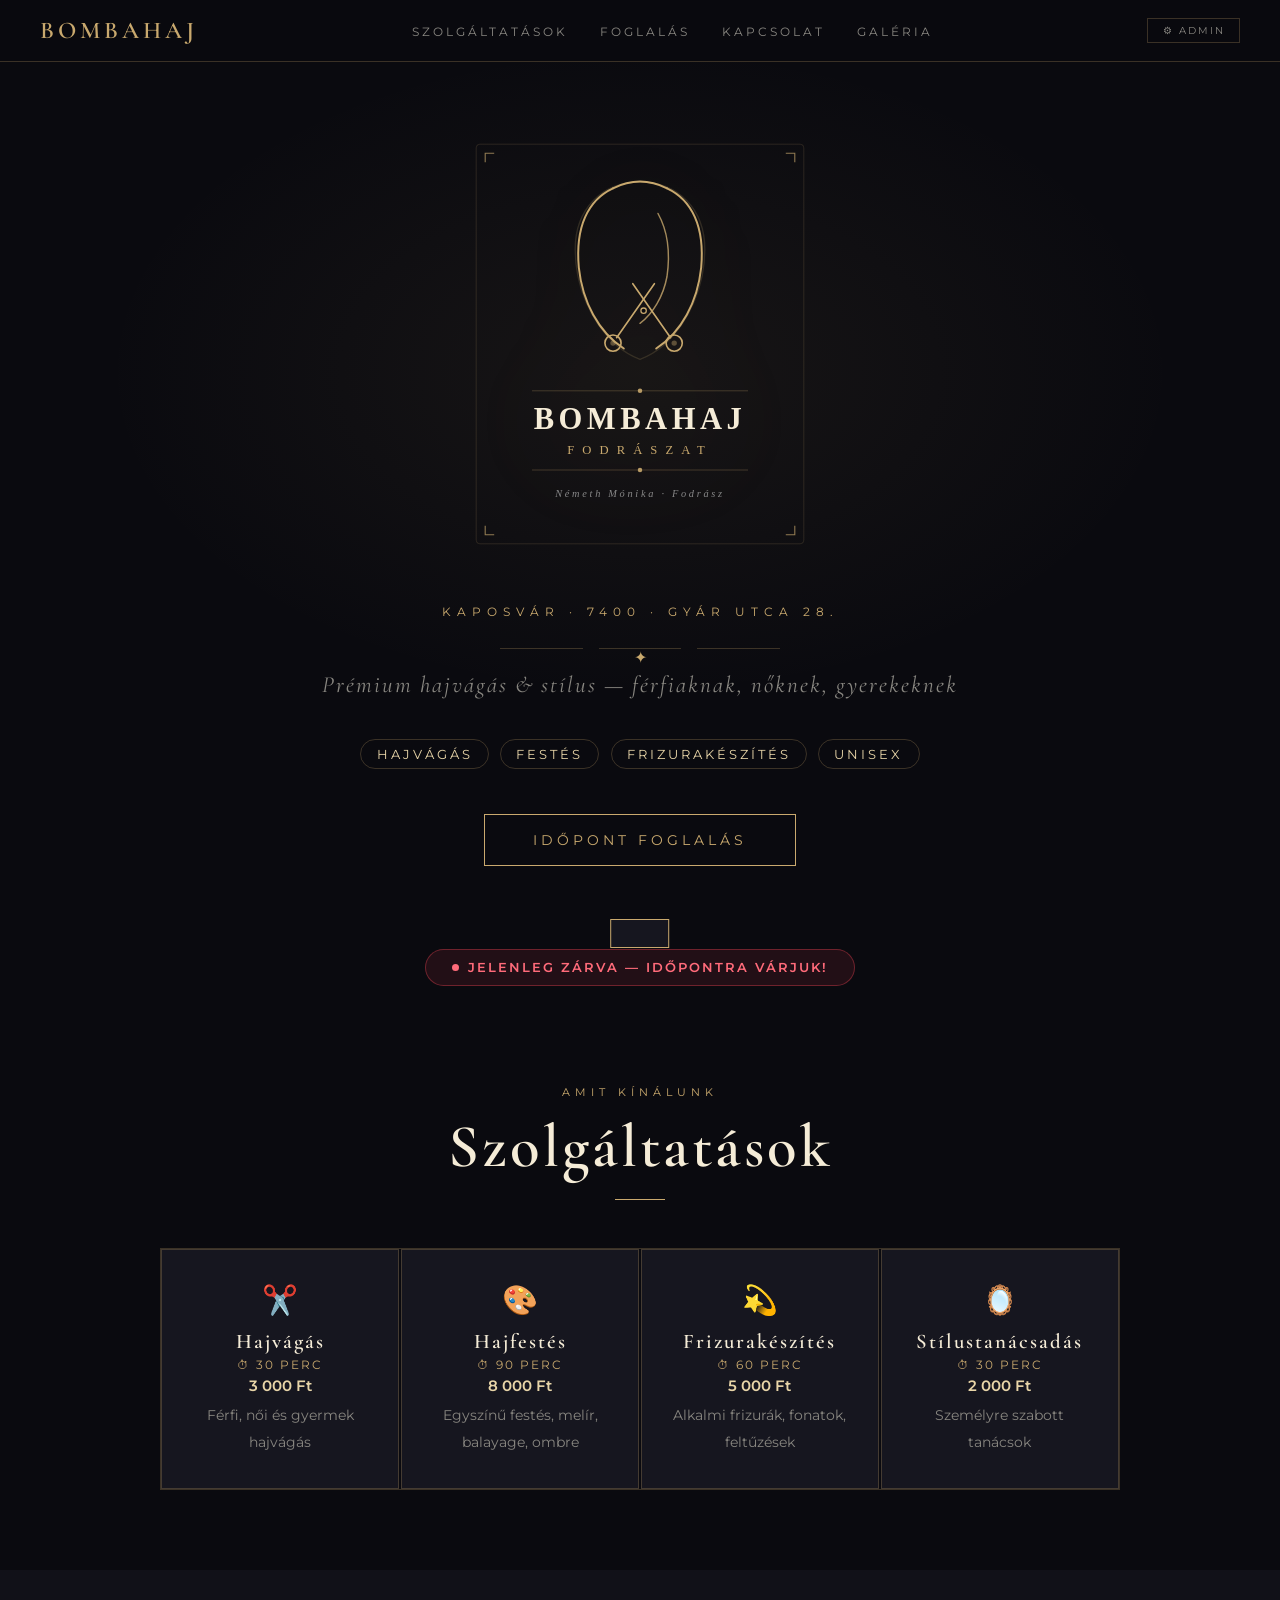
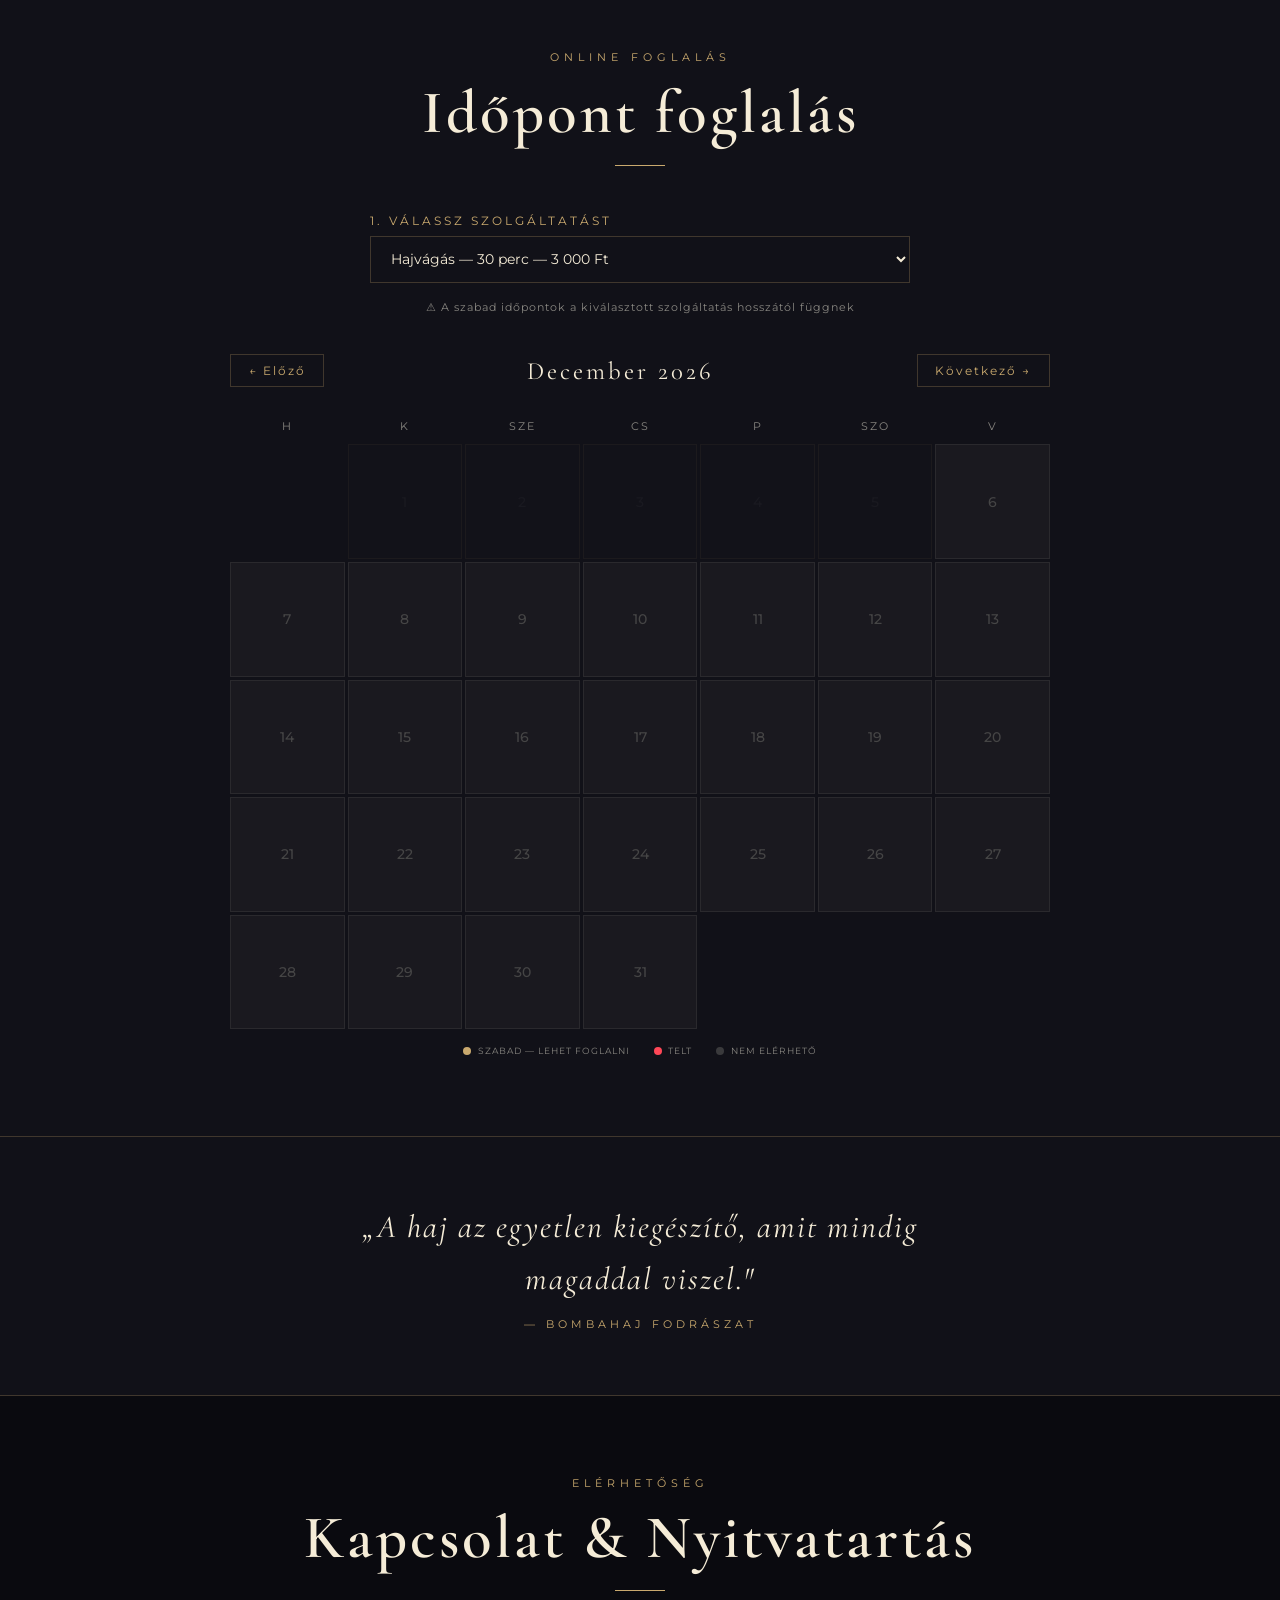
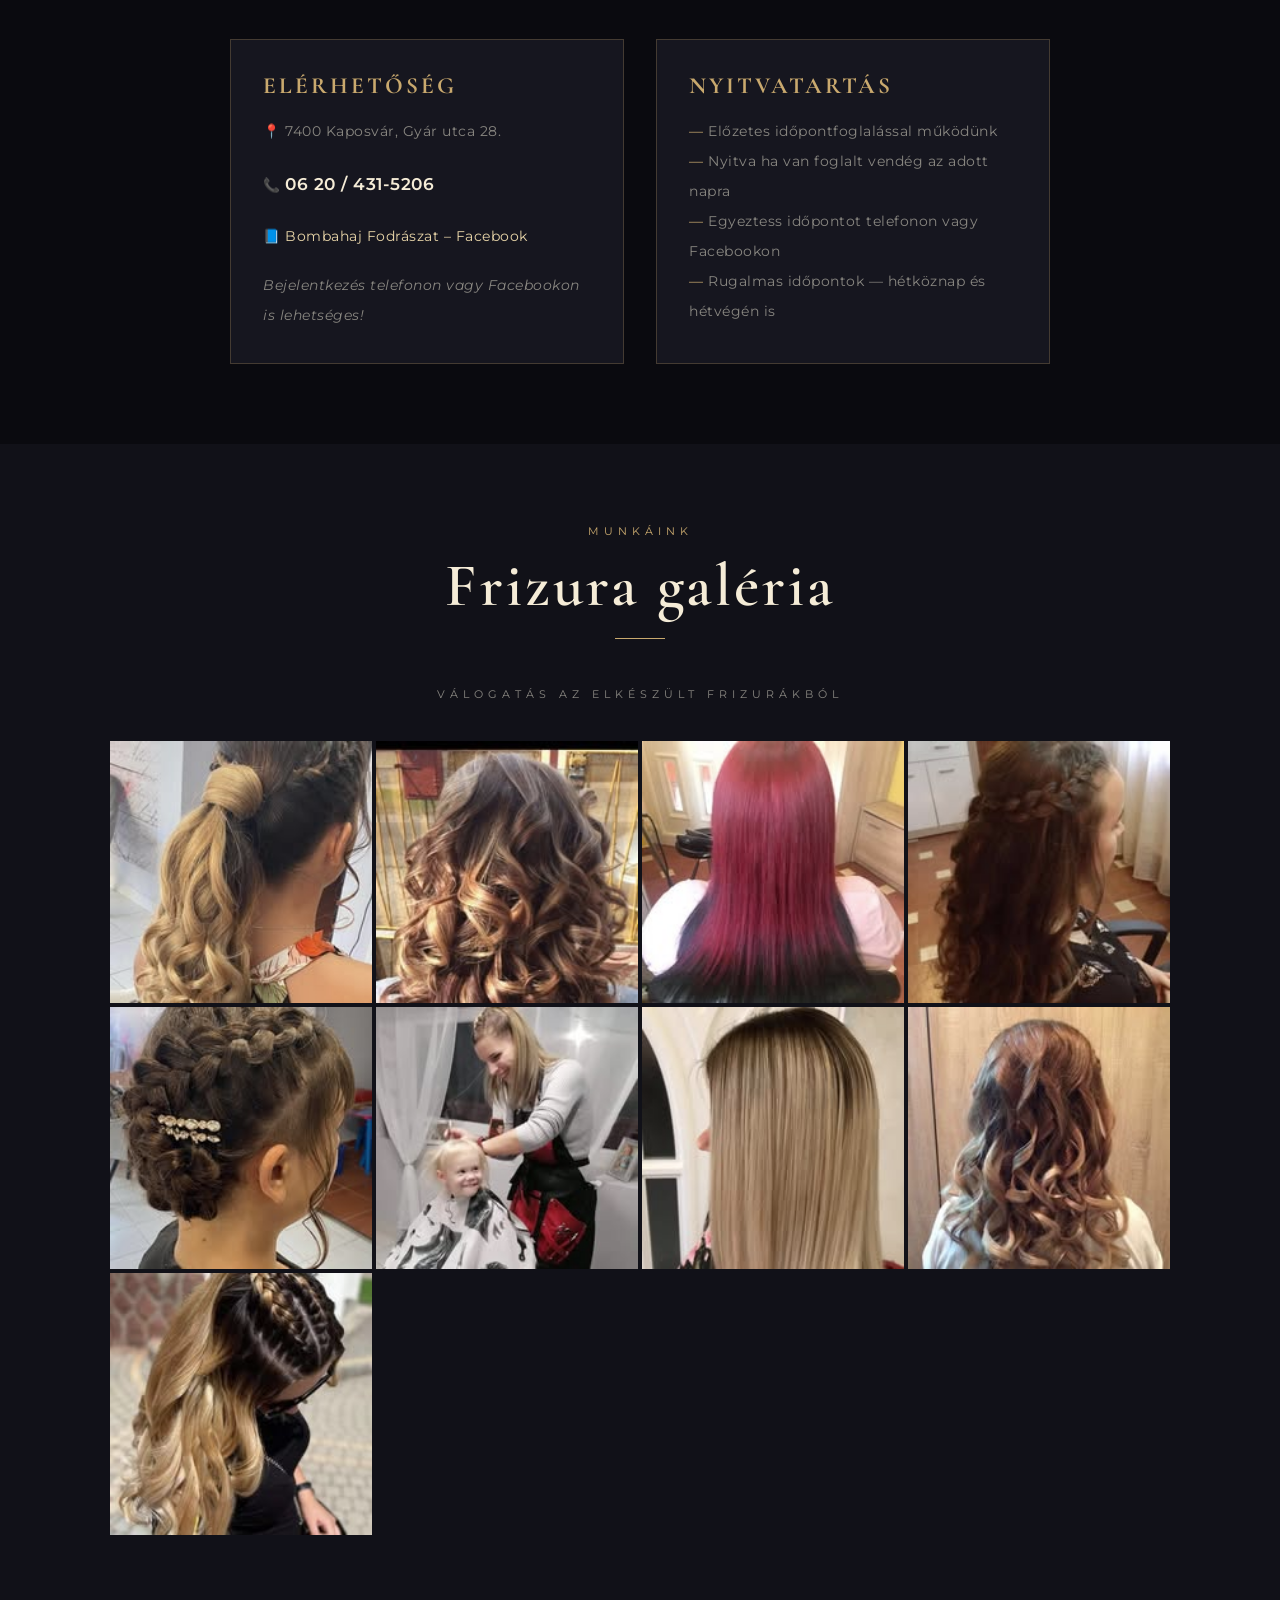
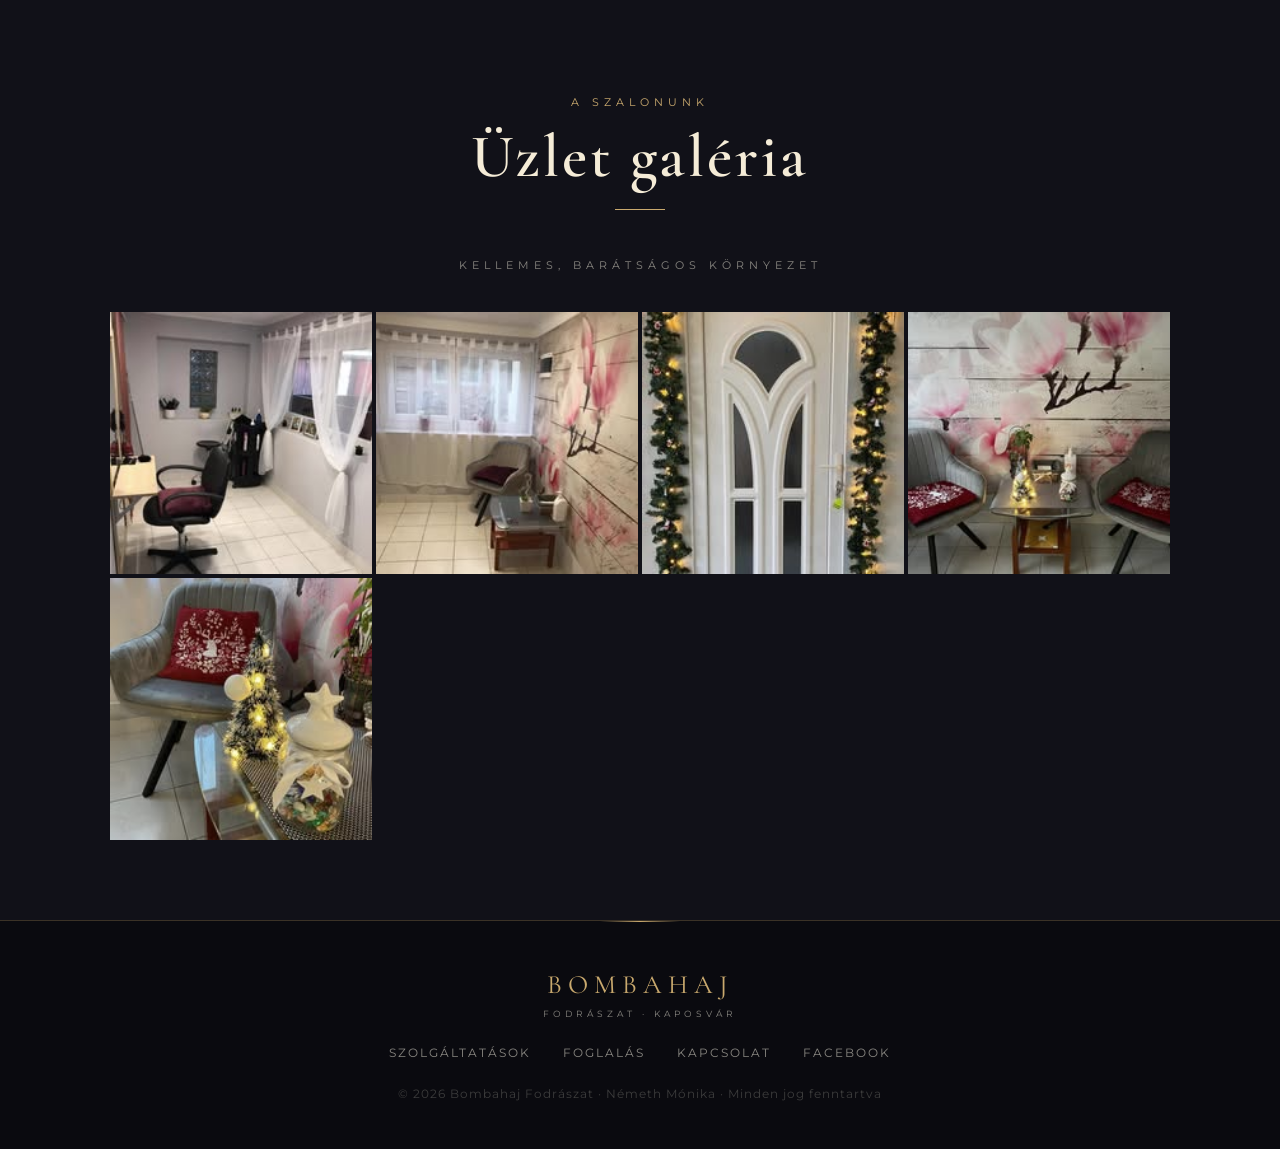
==== commit 2cb7f379: "Update index.html" ====
--- a/index.html
+++ b/index.html
@@ -629,7 +629,7 @@
     <a href="#info">Kapcsolat</a>
     <a href="https://www.facebook.com/profile.php?id=100068438092342" target="_blank">Facebook</a>
   </div>
-  <div class="footer-copy">© 2025 Bombahaj Fodrászat · Németh Mónika · Minden jog fenntartva</div>
+  <div class="footer-copy">© 2026 Bombahaj Fodrászat · Németh Mónika · Minden jog fenntartva</div>
 </footer>
 
 <script>
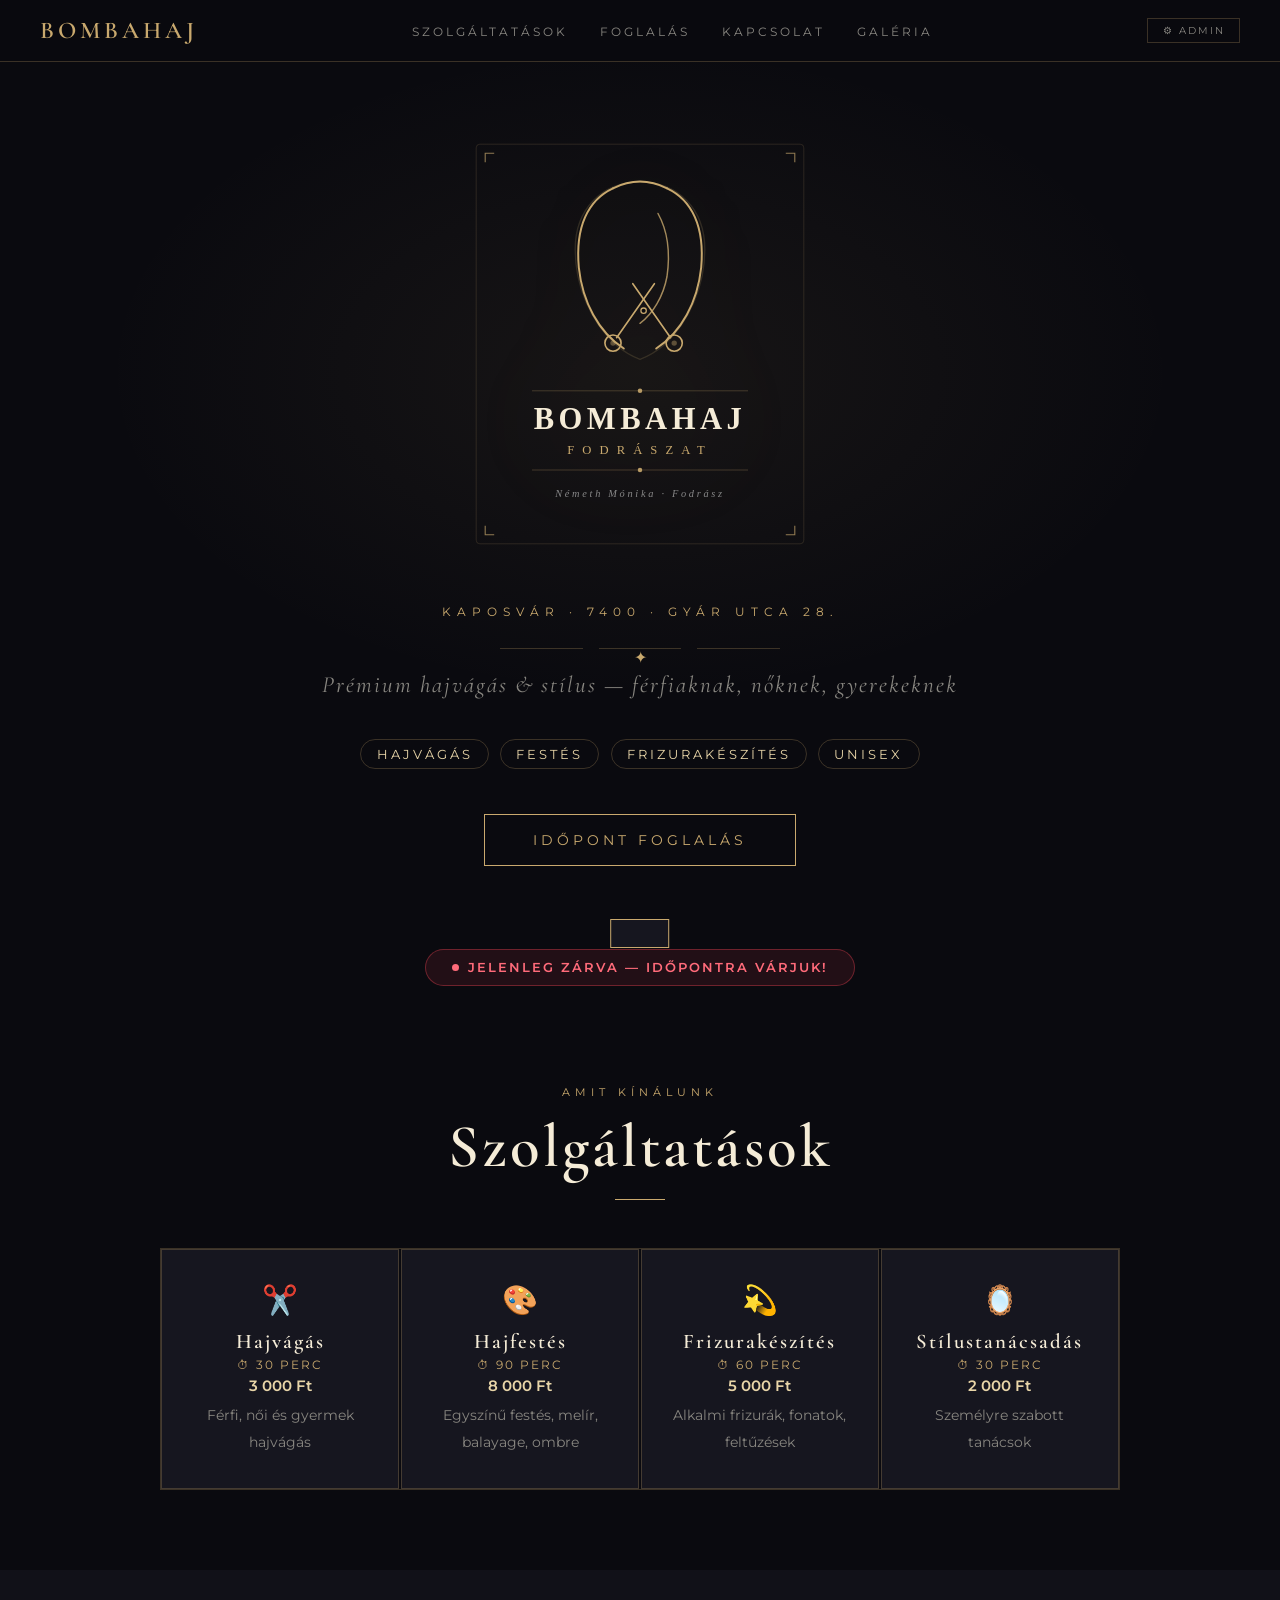
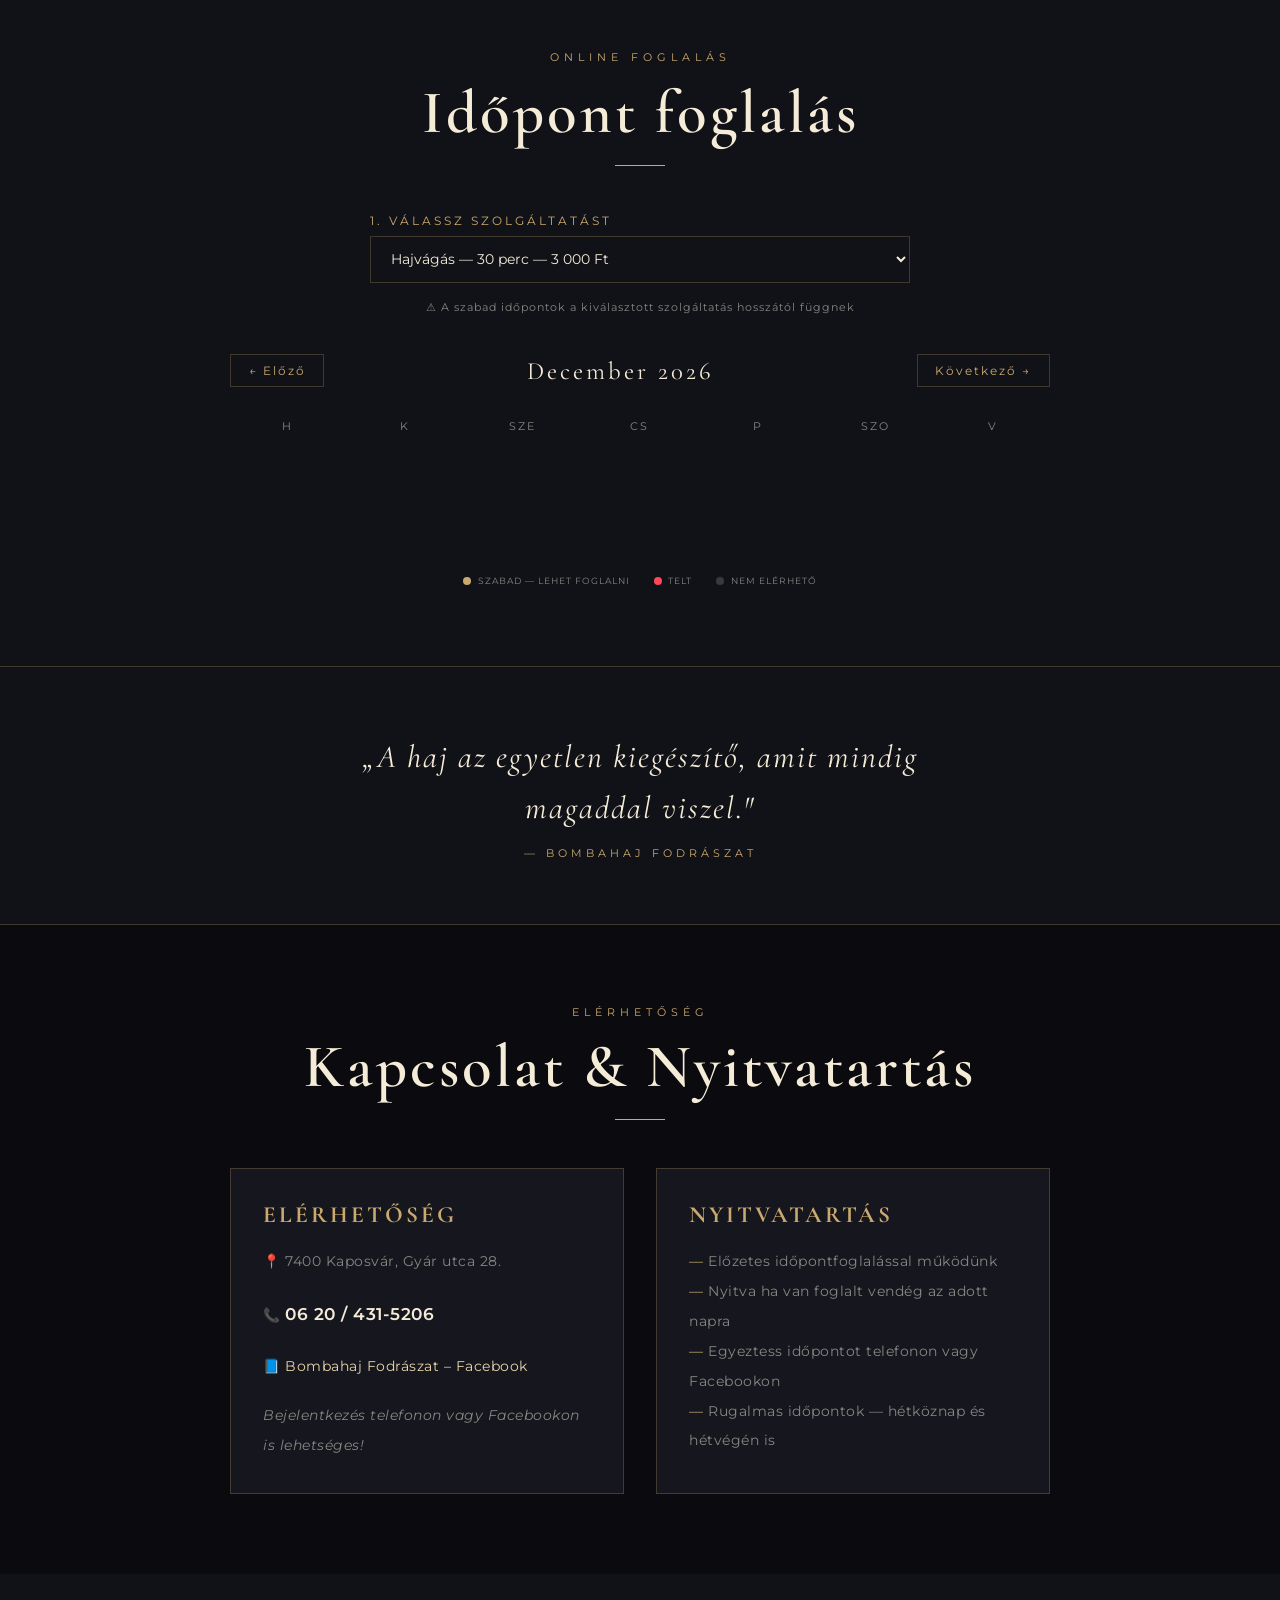
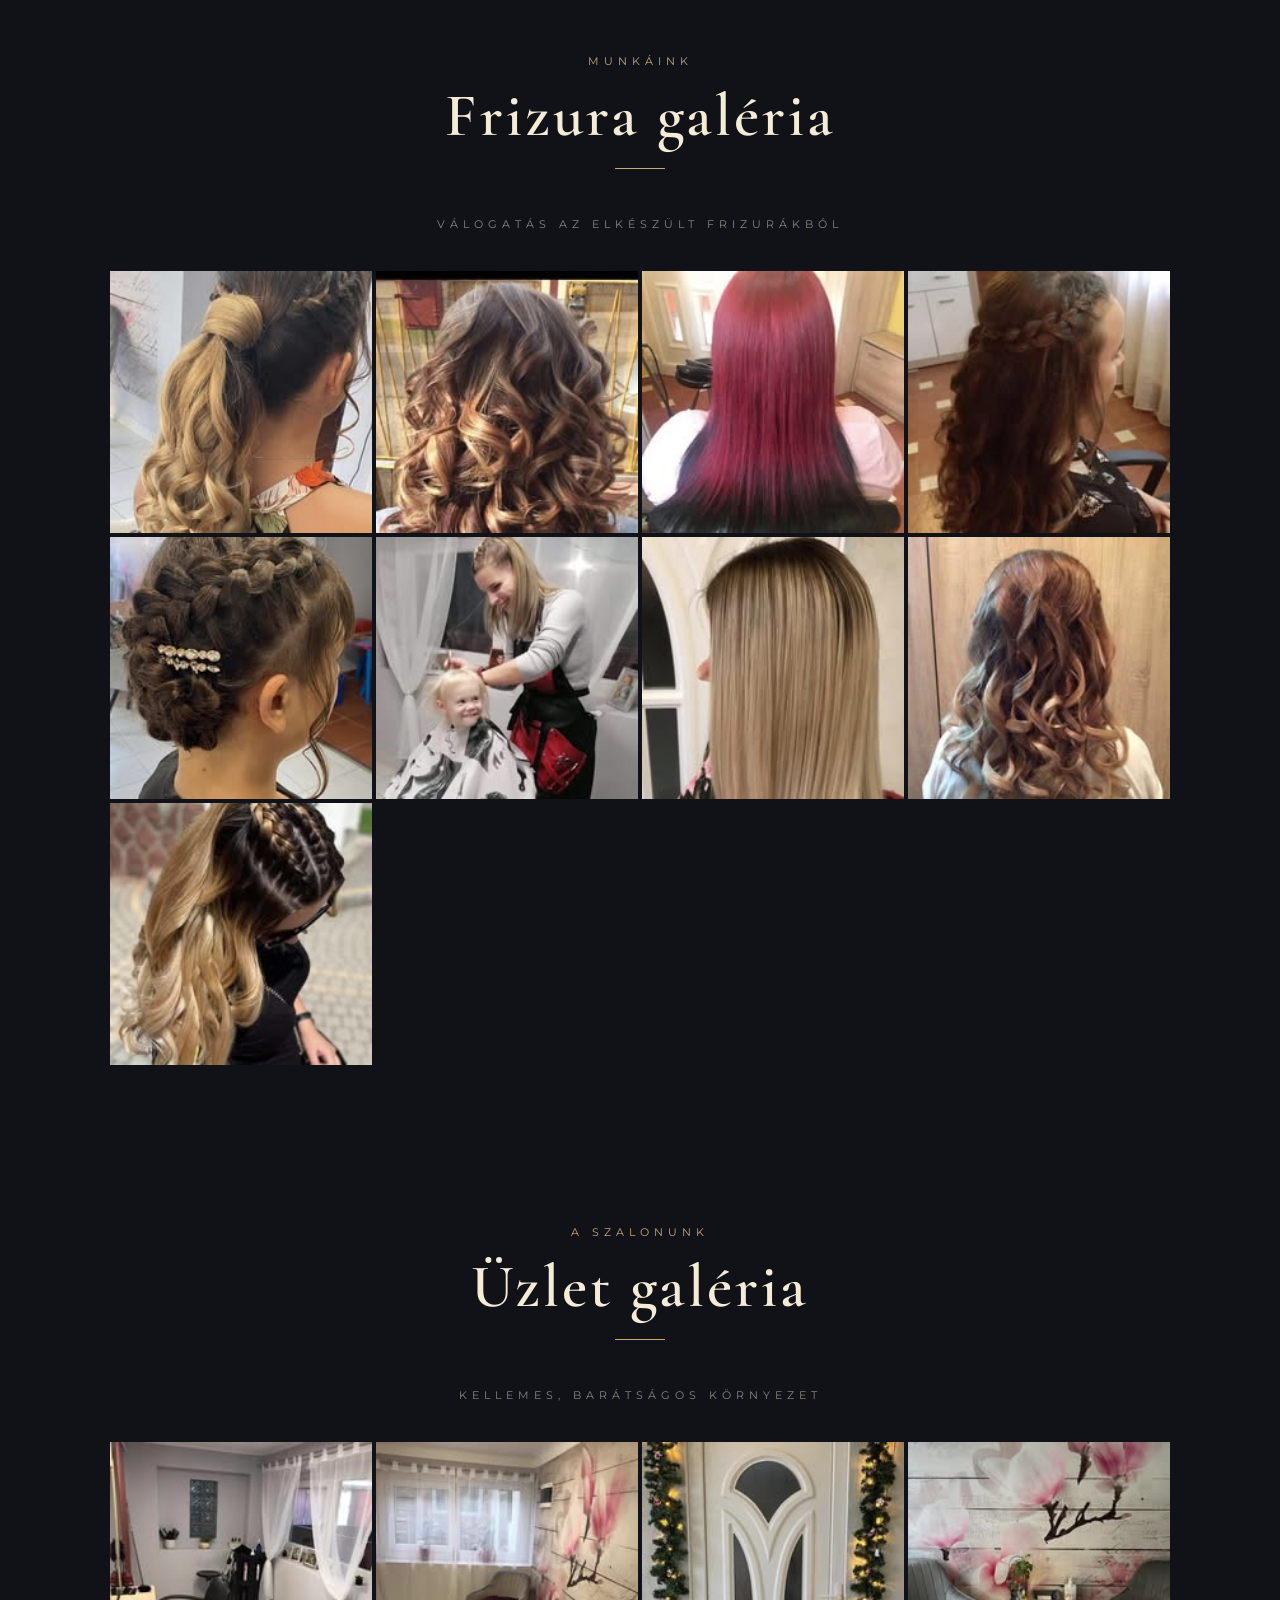
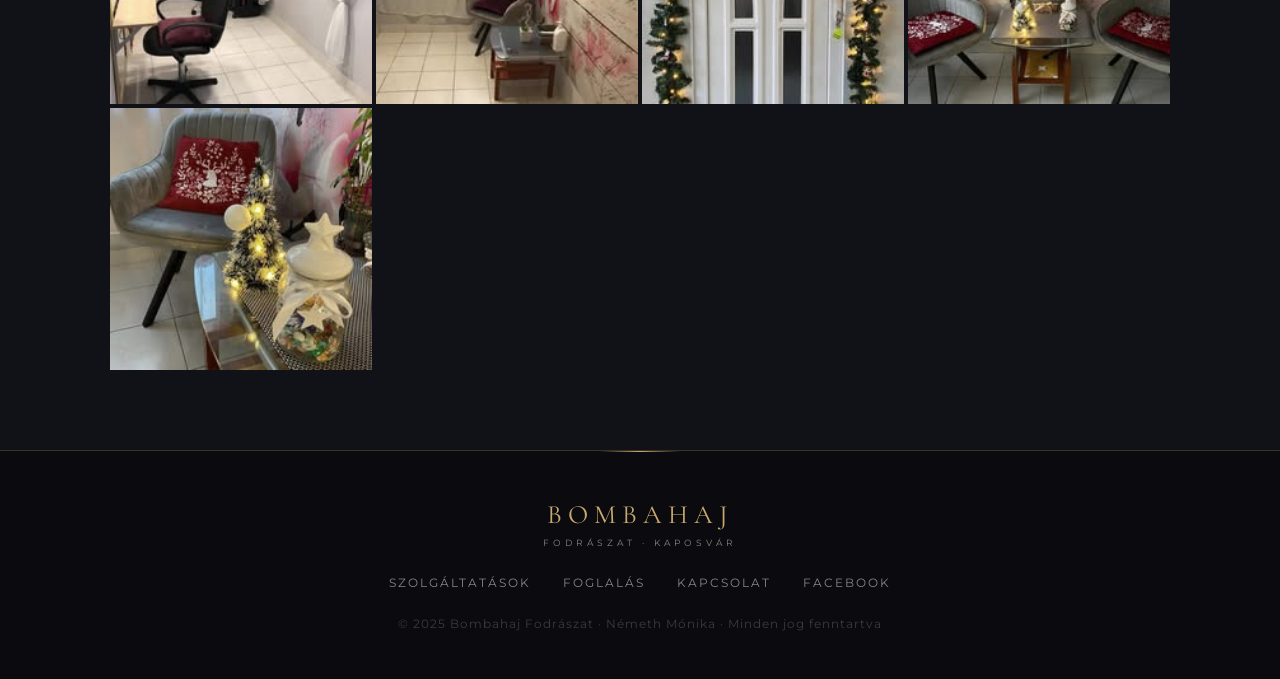
==== commit 6ed1ace0: "Add files via upload" ====
--- a/index.html
+++ b/index.html
@@ -165,11 +165,7 @@
     .service-admin-item input{background:var(--black);border:.5px solid var(--border);color:var(--cream);padding:.45rem .6rem;font-family:'Montserrat',sans-serif;font-size:.7rem;outline:none;width:100%}
     .service-admin-item input:focus{border-color:var(--gold)}
 
-    .day-admin-grid{display:grid;grid-template-columns:repeat(7,1fr);gap:5px;margin-bottom:1.3rem}
-    .day-toggle{background:var(--card);border:.5px solid var(--border);padding:.65rem .2rem;text-align:center;cursor:pointer;transition:all .3s}
-    .day-toggle.active{background:rgba(201,169,110,.14);border-color:var(--gold)}
-    .day-toggle-name{font-size:.58rem;letter-spacing:1px;color:var(--muted);text-transform:uppercase;display:block}
-    .day-toggle.active .day-toggle-name{color:var(--gold)}
+
 
     .booking-list{display:flex;flex-direction:column;gap:7px;max-height:400px;overflow-y:auto}
     .booking-item{background:var(--card);border:.5px solid var(--border);padding:.9rem 1.1rem;display:flex;justify-content:space-between;align-items:center;gap:.9rem;flex-wrap:wrap}
@@ -366,27 +362,20 @@
       </div>
 
       <div class="admin-content" id="tab-schedule">
-        <div class="admin-section-title">Heti alapbeosztás</div>
-        <p style="font-size:.66rem;color:var(--muted);margin-bottom:.9rem;letter-spacing:1px">Válaszd ki, mely napokon dolgozol alapból:</p>
-        <div class="day-admin-grid" id="weekdayToggles"></div>
-        <div class="admin-row">
-          <div class="admin-field"><label>Munkakezdés</label><input type="time" id="workStart" value="09:00"></div>
-          <div class="admin-field"><label>Munkavég</label><input type="time" id="workEnd" value="17:00"></div>
-        </div>
-
-        <button class="admin-btn" onclick="saveSchedule()">Beosztás mentése</button>
-        <div class="admin-save-msg" id="schedSaveMsg">✓ Mentve!</div>
-        <br><br>
-        <div class="admin-section-title">Egyedi napok</div>
-        <p style="font-size:.66rem;color:var(--muted);margin-bottom:.9rem;letter-spacing:1px">Csak az itt <strong style="color:var(--gold)">Nyitva</strong> jelölt napokra lehet foglalni. Alapból minden nap zárva!</p>
+        <div class="admin-section-title">Nyitott napok</div>
+        <p style="font-size:.66rem;color:var(--muted);margin-bottom:.9rem;letter-spacing:1px">Add hozzá a napokat amikor dolgozol. Csak ezekre a napokra lehet foglalni!</p>
         <div class="admin-row">
           <div class="admin-field"><label>Dátum</label><input type="date" id="specialDate"></div>
           <div class="admin-field"><label>Állapot</label>
-            <select id="specialStatus">
-              <option value="open">Nyitva (kivételesen)</option>
+            <select id="specialStatus" onchange="document.getElementById('specialTimeRow').style.display=this.value==='open'?'grid':'none'">
+              <option value="open">Nyitva</option>
               <option value="closed">Zárva (kivételesen)</option>
             </select>
           </div>
+        </div>
+        <div class="admin-row" id="specialTimeRow">
+          <div class="admin-field"><label>Munkakezdés</label><input type="time" id="specialStart" value="09:00"></div>
+          <div class="admin-field"><label>Munkavég</label><input type="time" id="specialEnd" value="17:00"></div>
         </div>
         <button class="admin-btn" onclick="addSpecialDay()">Nap hozzáadása</button>
         <br><br>
@@ -629,7 +618,7 @@
     <a href="#info">Kapcsolat</a>
     <a href="https://www.facebook.com/profile.php?id=100068438092342" target="_blank">Facebook</a>
   </div>
-  <div class="footer-copy">© 2026 Bombahaj Fodrászat · Németh Mónika · Minden jog fenntartva</div>
+  <div class="footer-copy">© 2025 Bombahaj Fodrászat · Németh Mónika · Minden jog fenntartva</div>
 </footer>
 
 <script>
@@ -665,7 +654,7 @@
   });
 }
 
-const defSchedule={workDays:[1,2,3,4,5],workStart:'09:00',workEnd:'17:00',specialDays:[]};
+const defSchedule={specialDays:[]};
 const defServices=[
   {name:'Hajvágás',duration:30,price:'3 000 Ft',desc:'Férfi, női és gyermek hajvágás',icon:'✂️'},
   {name:'Hajfestés',duration:90,price:'8 000 Ft',desc:'Egyszínű festés, melír, balayage, ombre',icon:'🎨'},
@@ -732,36 +721,25 @@
 function fmtDT(dt){const[d,t]=dt.split('T');return d.replace(/-/g,'. ')+'. '+t}
 
 function loadAdminSchedule(){
-  const s=getSched();
-  document.getElementById('workStart').value=s.workStart;
-  document.getElementById('workEnd').value=s.workEnd;
-
-  document.getElementById('weekdayToggles').innerHTML=WDAYS.map((d,i)=>`
-    <div class="day-toggle ${s.workDays.includes(i+1)?'active':''}" onclick="this.classList.toggle('active')">
-      <span class="day-toggle-name">${d}</span>
-    </div>`).join('');
   renderSpecialDays();
 }
 
-function saveSchedule(){
-  const wd=[];
-  document.querySelectorAll('#weekdayToggles .day-toggle').forEach((el,i)=>{if(el.classList.contains('active'))wd.push(i+1)});
-  const s={workDays:wd,workStart:document.getElementById('workStart').value,workEnd:document.getElementById('workEnd').value,
-
-    specialDays:getSched().specialDays||[]};
-  setData('bh_schedule',s);
-  showSaveMsg('schedSaveMsg');
-  renderCalendar();
-}
-
 function addSpecialDay(){
-  const date=document.getElementById('specialDate').value,status=document.getElementById('specialStatus').value;
+  const date=document.getElementById('specialDate').value;
+  const status=document.getElementById('specialStatus').value;
   if(!date)return;
+  const entry={date,status};
+  if(status==='open'){
+    entry.workStart=document.getElementById('specialStart').value||'09:00';
+    entry.workEnd=document.getElementById('specialEnd').value||'17:00';
+  }
   const s=getSched();
   s.specialDays=(s.specialDays||[]).filter(d=>d.date!==date);
-  s.specialDays.push({date,status});
+  s.specialDays.push(entry);
   setData('bh_schedule',s);
-  renderSpecialDays();renderCalendar();showToast('Egyedi nap hozzáadva');
+  renderSpecialDays();
+  renderCalendar();
+  showToast('Nap hozzáadva: '+date+(status==='open'?' '+entry.workStart+'-'+entry.workEnd:' Zárva'));
 }
 
 function removeSpecialDay(date){
@@ -775,7 +753,7 @@
   if(!days.length){el.innerHTML='<div style="font-size:.66rem;color:var(--muted);padding:.4rem">Nincs egyedi nap.</div>';return}
   el.innerHTML=days.sort((a,b)=>a.date.localeCompare(b.date)).map(d=>`
     <div class="special-day-item ${d.status==='open'?'open-day':'closed-day'}">
-      <span>${d.date.replace(/-/g,'. ')} — ${d.status==='open'?'✓ Nyitva':'✗ Zárva'}</span>
+      <span>${d.date.replace(/-/g,'. ')} — ${d.status==='open'?('✓ Nyitva: '+(d.workStart||'09:00')+' – '+(d.workEnd||'17:00')):'✗ Zárva'}</span>
       <button class="admin-btn" onclick="removeSpecialDay('${d.date}')" style="padding:.28rem .6rem;font-size:.56rem">Törlés</button>
     </div>`).join('');
 }
@@ -851,8 +829,11 @@
 function m2t(m){return String(Math.floor(m/60)).padStart(2,'0')+':'+String(m%60).padStart(2,'0')}
 function bookingsForDate(ds){return getBookings().filter(b=>b.datetime.startsWith(ds))}
 function maxSlots(ds){
-  // Telt-e a nap? Ha egyetlen 5 perces slot sem szabad, telt.
-  const s=getSched(),st=t2m(s.workStart),en=t2m(s.workEnd);
+  const s=getSched();
+  const sp=(s.specialDays||[]).find(d=>d.date===ds);
+  const dayStart=sp&&sp.workStart?sp.workStart:s.workStart;
+  const dayEnd=sp&&sp.workEnd?sp.workEnd:s.workEnd;
+  const st=t2m(dayStart),en=t2m(dayEnd);
   const bookings=bookingsForDate(ds);
   const svcs=getSvcs();
   for(let t=st;t+5<=en;t+=5){
@@ -902,7 +883,12 @@
 }
 
 function renderTimeSlots(ds){
-  const s=getSched(),st=t2m(s.workStart),en=t2m(s.workEnd);
+  const s=getSched();
+  // Naponkénti munkaidő: ha az adott napnak van saját workStart/workEnd, azt használjuk
+  const sp=(s.specialDays||[]).find(d=>d.date===ds);
+  const dayStart=sp&&sp.workStart?sp.workStart:s.workStart;
+  const dayEnd=sp&&sp.workEnd?sp.workEnd:s.workEnd;
+  const st=t2m(dayStart),en=t2m(dayEnd);
   const bookings=bookingsForDate(ds);
   const svcs=getSvcs();
   const[y,mo,d]=ds.split('-');
